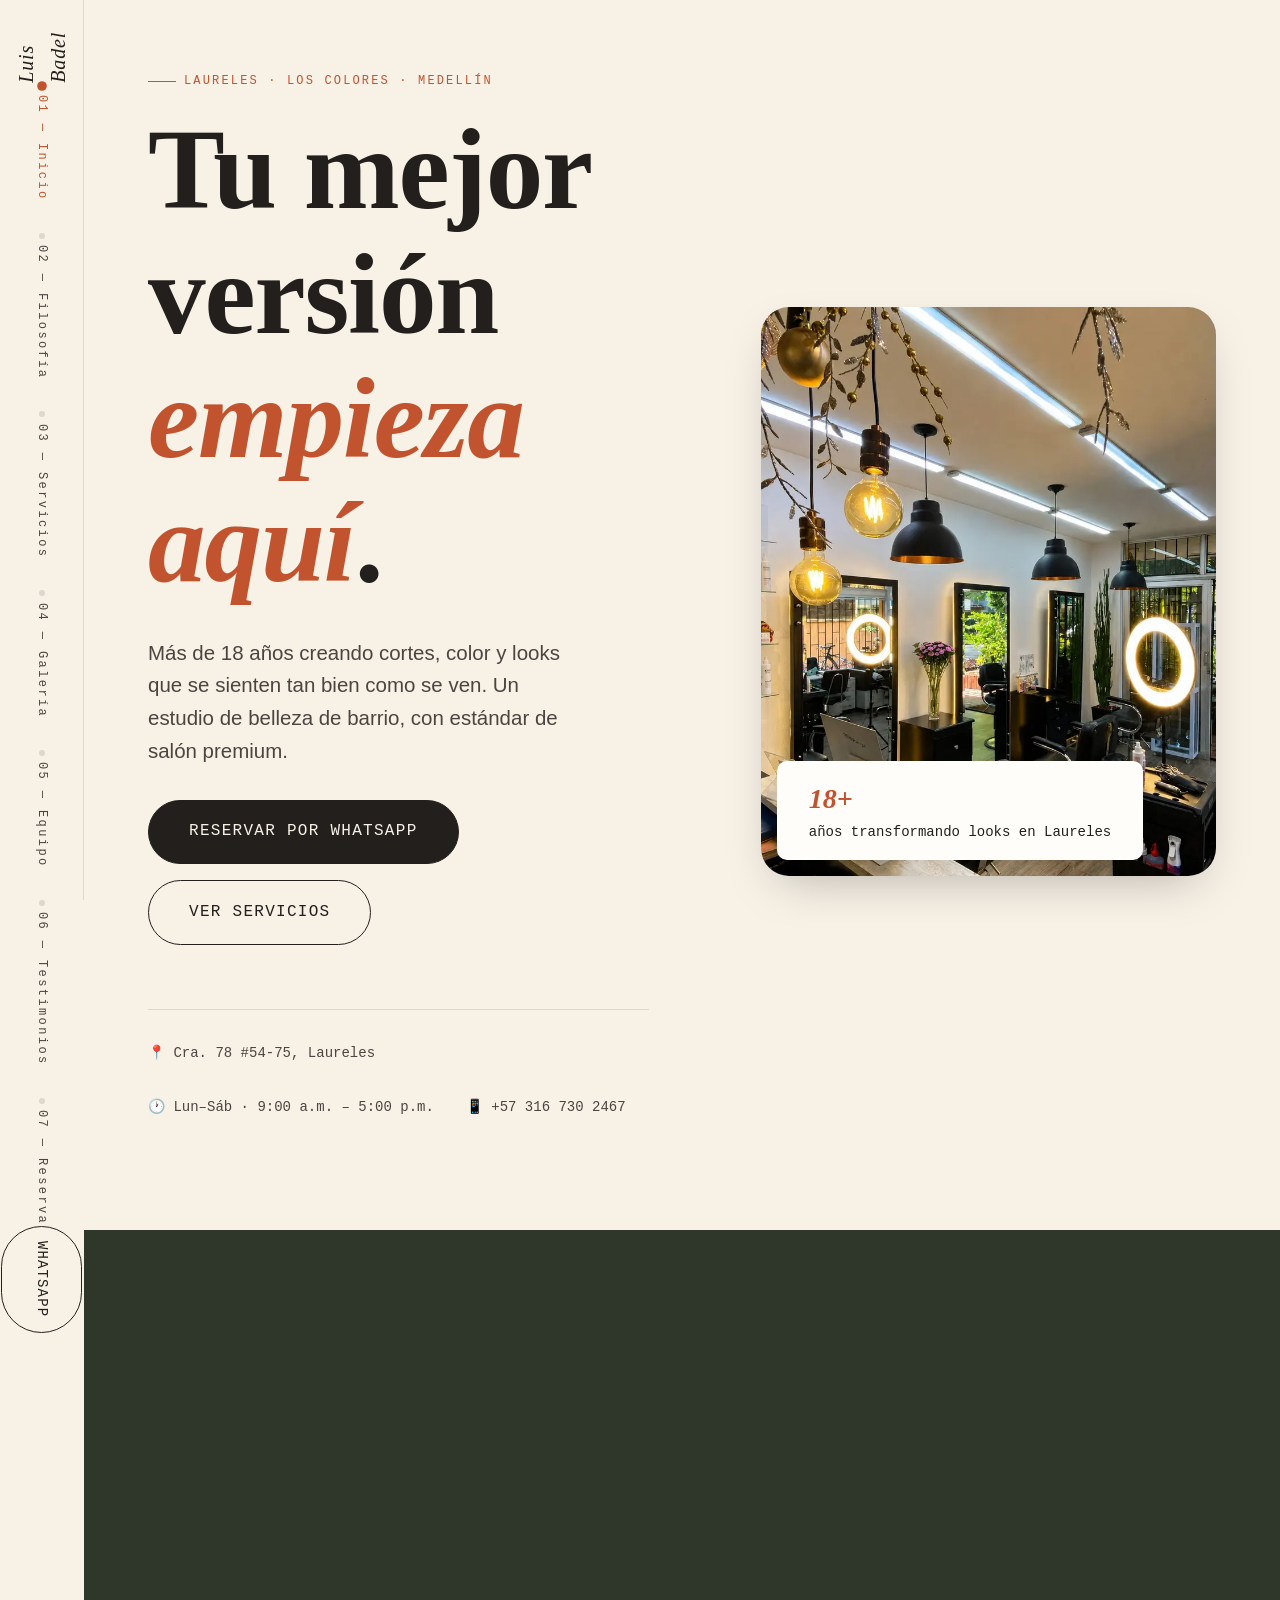
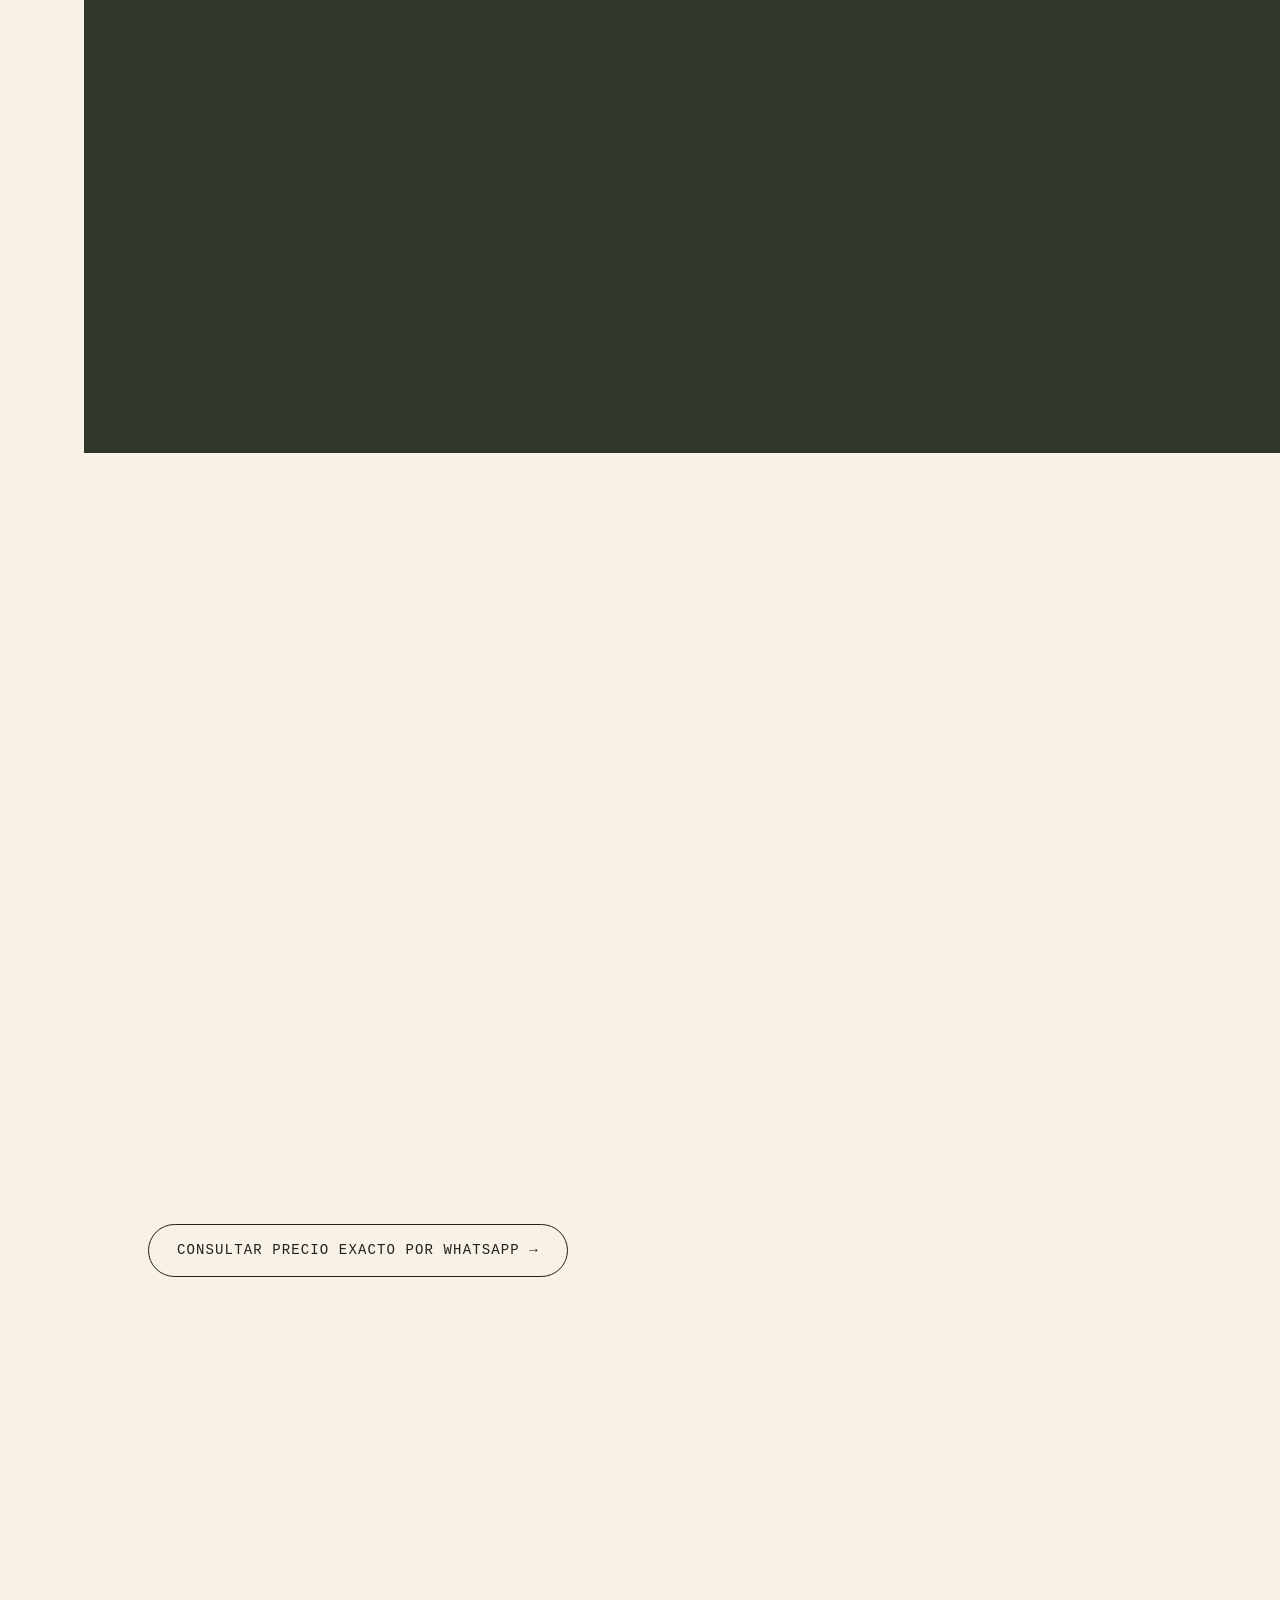
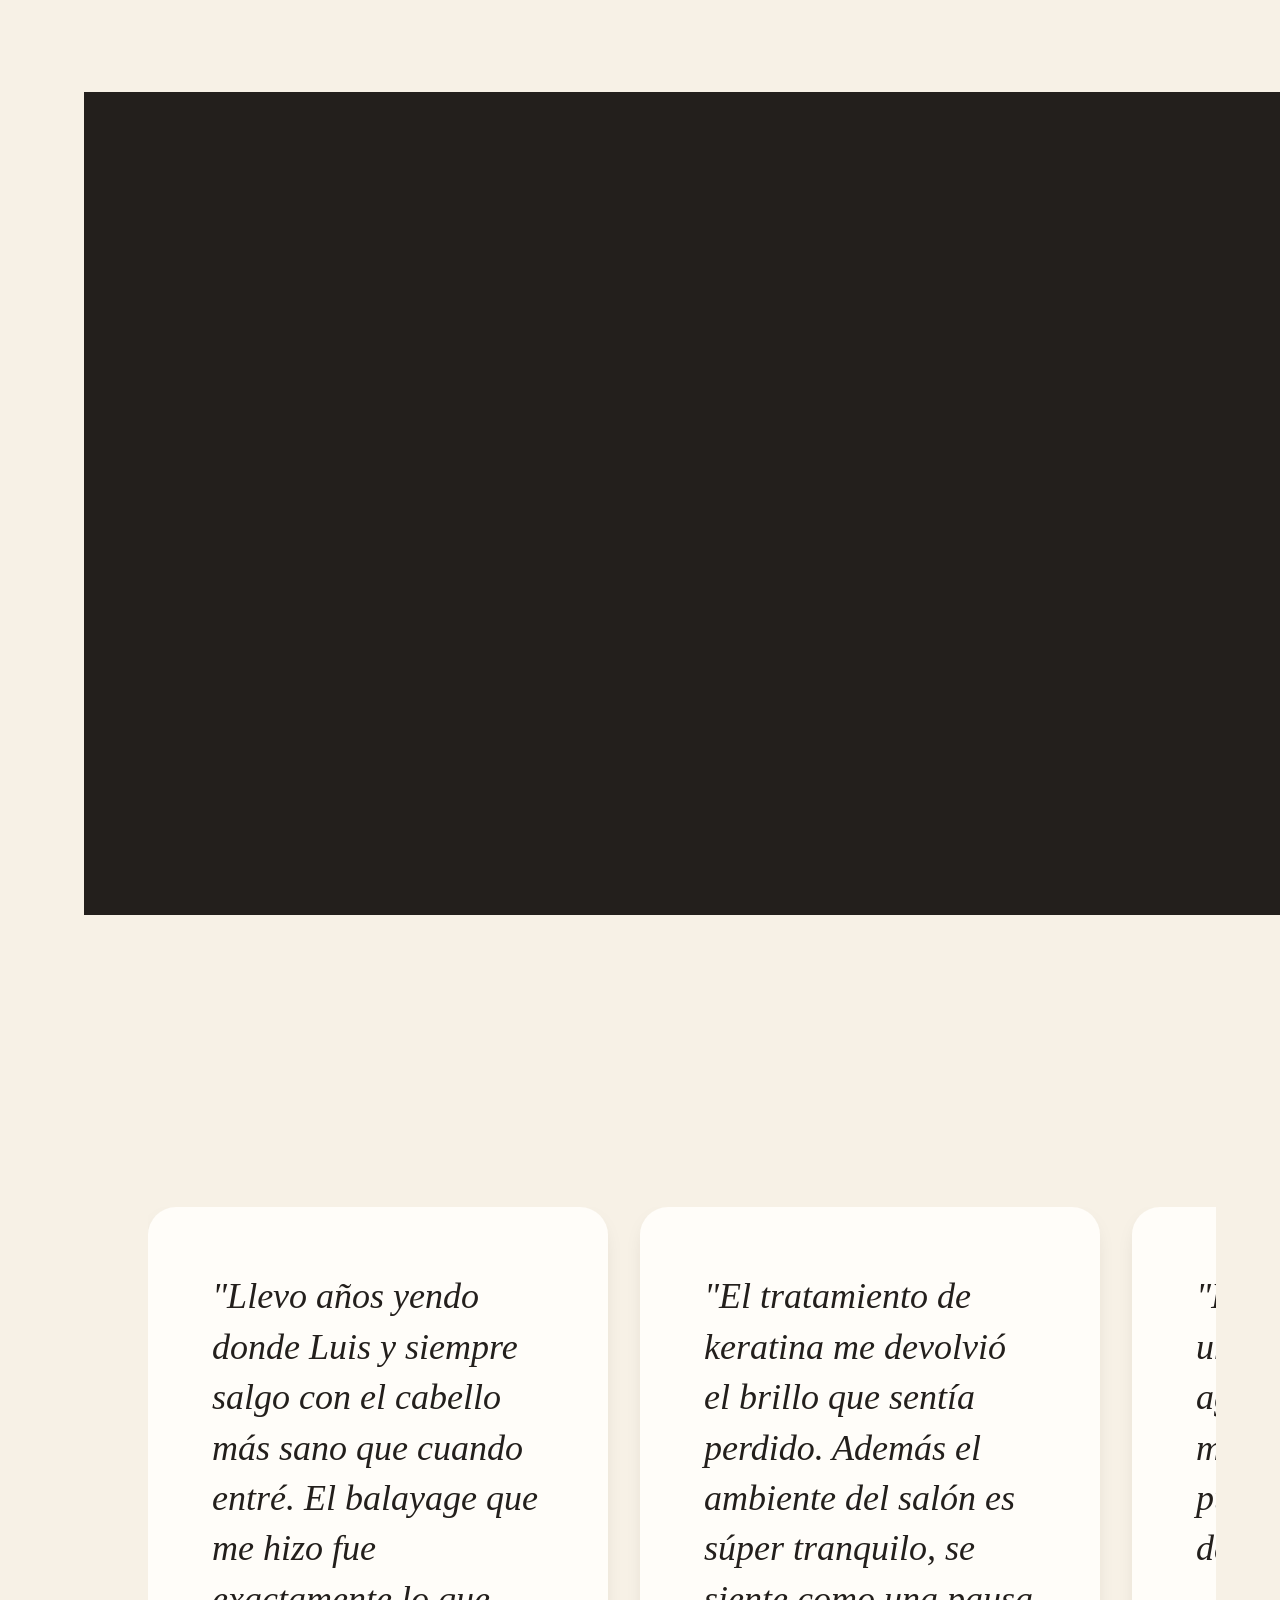
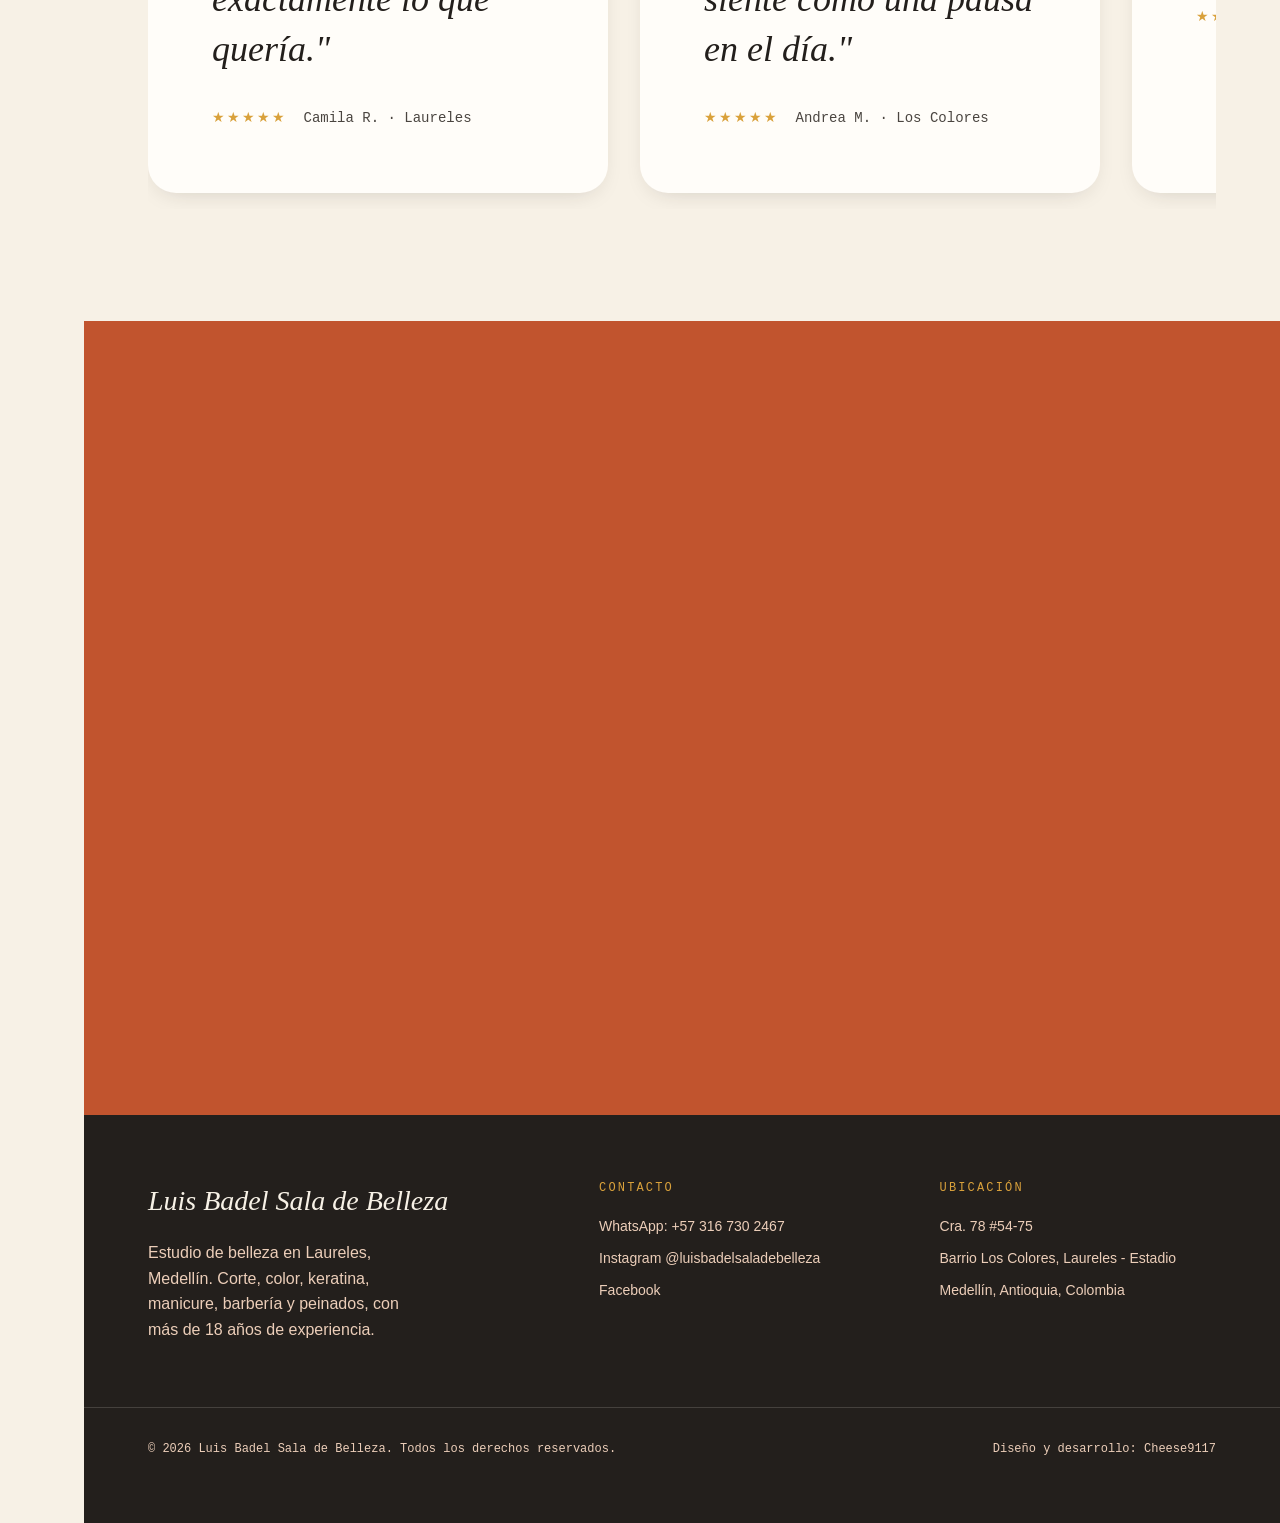
==== index.html @ 3a8e6bbf "feat: launch Luis Badel Edicion Atelier site Editorial-concept landing page for Luis Badel Sala de B" ====
<!DOCTYPE html>
<html lang="es">
<head>
  <meta charset="UTF-8" />
  <meta name="viewport" content="width=device-width, initial-scale=1.0" />

  <!-- ═══ SEO ═══ -->
  <title>Luis Badel Sala de Belleza | Estudio de Belleza en Laureles, Medellín</title>
  <meta name="description" content="Sala de belleza en Laureles - Los Colores, Medellín. +18 años de experiencia en corte, color, balayage, keratina, manicure y barbería. Agenda tu cita por WhatsApp." />
  <meta name="robots" content="index, follow" />
  <meta name="author" content="Luis Badel Sala de Belleza" />
  <link rel="canonical" href="https://cheese9117.github.io/luis-badel-studio/" />

  <!-- ═══ SEGURIDAD ═══ -->
  <meta http-equiv="Content-Security-Policy" content="default-src 'none'; img-src 'self'; style-src 'self' https://fonts.googleapis.com; font-src https://fonts.gstatic.com; script-src 'self'; connect-src 'none'; frame-src 'none'; object-src 'none'; base-uri 'self'; form-action 'none'; frame-ancestors 'none';" />
  <meta http-equiv="X-Content-Type-Options" content="nosniff" />
  <meta name="referrer" content="strict-origin-when-cross-origin" />

  <!-- ═══ OPEN GRAPH ═══ -->
  <meta property="og:type" content="business.business" />
  <meta property="og:title" content="Luis Badel Sala de Belleza | Laureles, Medellín" />
  <meta property="og:description" content="Estudio de belleza con +18 años de experiencia: corte, color, balayage, keratina, manicure y barbería en Laureles, Medellín." />
  <meta property="og:url" content="https://cheese9117.github.io/luis-badel-studio/" />
  <meta property="og:image" content="https://cheese9117.github.io/luis-badel-studio/assets/images/foto-hero.jpg" />
  <meta property="og:image:width" content="1122" />
  <meta property="og:image:height" content="1402" />
  <meta property="og:locale" content="es_CO" />
  <meta property="og:site_name" content="Luis Badel Sala de Belleza" />
  <meta property="business:contact_data:street_address" content="Cra. 78 #54-75" />
  <meta property="business:contact_data:locality" content="Medellín" />
  <meta property="business:contact_data:region" content="Antioquia" />
  <meta property="business:contact_data:country_name" content="Colombia" />

  <meta name="twitter:card" content="summary_large_image" />
  <meta name="twitter:title" content="Luis Badel Sala de Belleza | Laureles, Medellín" />
  <meta name="twitter:description" content="Estudio de belleza con +18 años de experiencia en Laureles, Medellín. Corte, color, balayage, keratina, manicure y barbería." />
  <meta name="twitter:image" content="https://cheese9117.github.io/luis-badel-studio/assets/images/foto-hero.jpg" />

  <!-- ═══ DATOS ESTRUCTURADOS ═══ -->
  <script type="application/ld+json">
  {
    "@context": "https://schema.org",
    "@type": "HairSalon",
    "name": "Luis Badel Sala de Belleza",
    "image": "https://cheese9117.github.io/luis-badel-studio/assets/images/foto-hero.jpg",
    "description": "Sala de belleza en Laureles, Medellín con más de 18 años de experiencia en corte, color, balayage, keratina, manicure y barbería.",
    "url": "https://cheese9117.github.io/luis-badel-studio/",
    "telephone": "+573167302467",
    "priceRange": "$$",
    "address": {
      "@type": "PostalAddress",
      "streetAddress": "Cra. 78 #54-75",
      "addressLocality": "Laureles - Los Colores",
      "addressRegion": "Antioquia",
      "postalCode": "050034",
      "addressCountry": "CO"
    },
    "geo": {
      "@type": "GeoCoordinates",
      "latitude": 6.2453,
      "longitude": -75.5942
    },
    "openingHoursSpecification": [
      {
        "@type": "OpeningHoursSpecification",
        "dayOfWeek": ["Monday", "Tuesday", "Wednesday", "Thursday", "Friday", "Saturday"],
        "opens": "09:00",
        "closes": "17:00"
      }
    ],
    "sameAs": [
      "https://www.instagram.com/luisbadelsaladebelleza/",
      "https://web.facebook.com/people/Luis-badel-sala-de-belleza/100063726393266/"
    ]
  }
  </script>

  <!-- ═══ RENDIMIENTO ═══ -->
  <link rel="preconnect" href="https://fonts.googleapis.com" />
  <link rel="preconnect" href="https://fonts.gstatic.com" crossorigin />
  <link rel="preload" as="image" href="assets/images/foto-hero-800.webp" fetchpriority="high" />
  <link rel="stylesheet" href="https://fonts.googleapis.com/css2?family=Fraunces:ital,opsz,wght@0,9..144,300..700;1,9..144,400..600&family=Sora:wght@400;500;600;700&family=Space+Mono:wght@400;700&display=swap" />

  <link rel="icon" type="image/png" href="assets/images/favicon-logo.png" />

  <!-- ═══ ESTILOS ═══ -->
  <link rel="stylesheet" href="css/variables.css" />
  <link rel="stylesheet" href="css/reset.css" />
  <link rel="stylesheet" href="css/base.css" />
  <link rel="stylesheet" href="css/layout.css" />
  <link rel="stylesheet" href="css/components.css" />
  <link rel="stylesheet" href="css/animations.css" />
  <link rel="stylesheet" href="css/utilities.css" />
  <link rel="stylesheet" href="css/responsive.css" />
</head>
<body>
  <a class="skip-link" href="#contenido">Saltar al contenido</a>

  <!-- ═══ NAV DE ÍNDICE (desktop) ═══ -->
  <nav class="index-nav" aria-label="Índice de secciones">
    <a class="index-nav__brand" href="#inicio">Luis Badel</a>
    <ul class="index-nav__list">
      <li><a class="index-nav__link" href="#inicio" data-section="inicio"><span class="index-nav__dot"></span><span class="index-nav__num">01 — Inicio</span></a></li>
      <li><a class="index-nav__link" href="#filosofia" data-section="filosofia"><span class="index-nav__dot"></span><span class="index-nav__num">02 — Filosofía</span></a></li>
      <li><a class="index-nav__link" href="#servicios" data-section="servicios"><span class="index-nav__dot"></span><span class="index-nav__num">03 — Servicios</span></a></li>
      <li><a class="index-nav__link" href="#galeria" data-section="galeria"><span class="index-nav__dot"></span><span class="index-nav__num">04 — Galería</span></a></li>
      <li><a class="index-nav__link" href="#estilista" data-section="estilista"><span class="index-nav__dot"></span><span class="index-nav__num">05 — Equipo</span></a></li>
      <li><a class="index-nav__link" href="#testimonios" data-section="testimonios"><span class="index-nav__dot"></span><span class="index-nav__num">06 — Testimonios</span></a></li>
      <li><a class="index-nav__link" href="#reserva" data-section="reserva"><span class="index-nav__dot"></span><span class="index-nav__num">07 — Reserva</span></a></li>
    </ul>
    <a class="btn btn--outline index-nav__cta" href="https://wa.me/573167302467?text=Hola%2C%20quiero%20agendar%20una%20cita" target="_blank" rel="noopener noreferrer" aria-label="Reservar por WhatsApp">WhatsApp</a>
  </nav>

  <!-- ═══ HEADER (mobile/tablet) ═══ -->
  <header class="site-header">
    <a class="site-header__brand" href="#inicio">Luis Badel</a>
    <button class="hamburger" id="hamburger" aria-label="Abrir menú" aria-expanded="false" aria-controls="mobile-menu">
      <span></span><span></span><span></span>
    </button>
  </header>

  <!-- ═══ MENÚ MÓVIL ═══ -->
  <div class="mobile-menu" id="mobile-menu">
    <a class="mobile-menu__link" href="#inicio"><span>01</span> Inicio</a>
    <a class="mobile-menu__link" href="#filosofia"><span>02</span> Filosofía</a>
    <a class="mobile-menu__link" href="#servicios"><span>03</span> Servicios</a>
    <a class="mobile-menu__link" href="#galeria"><span>04</span> Galería</a>
    <a class="mobile-menu__link" href="#estilista"><span>05</span> Equipo</a>
    <a class="mobile-menu__link" href="#testimonios"><span>06</span> Testimonios</a>
    <a class="mobile-menu__link" href="#reserva"><span>07</span> Reserva</a>
    <div class="mobile-menu__footer">
      <a href="https://wa.me/573167302467" target="_blank" rel="noopener noreferrer">WhatsApp</a>
      <a href="https://www.instagram.com/luisbadelsaladebelleza/" target="_blank" rel="noopener noreferrer">Instagram</a>
      <a href="https://web.facebook.com/people/Luis-badel-sala-de-belleza/100063726393266/" target="_blank" rel="noopener noreferrer">Facebook</a>
    </div>
  </div>

  <main id="contenido">
    <!-- ═══ HERO ═══ -->
    <section class="hero" id="inicio">
      <div class="container split-grid">
        <div data-reveal>
          <span class="eyebrow">Laureles · Los Colores · Medellín</span>
          <h1 class="hero__title">Tu mejor versión <em>empieza aquí</em>.</h1>
          <p class="lead">Más de 18 años creando cortes, color y looks que se sienten tan bien como se ven. Un estudio de belleza de barrio, con estándar de salón premium.</p>
          <div class="hero__cta-group">
            <a class="btn btn--primary btn--lg" href="https://wa.me/573167302467?text=Hola%2C%20quiero%20agendar%20una%20cita" target="_blank" rel="noopener noreferrer">Reservar por WhatsApp</a>
            <a class="btn btn--outline btn--lg" href="#servicios">Ver servicios</a>
          </div>
          <div class="hero__meta">
            <span>📍 Cra. 78 #54-75, Laureles</span>
            <span>🕐 Lun–Sáb · 9:00 a.m. – 5:00 p.m.</span>
            <span>📱 +57 316 730 2467</span>
          </div>
        </div>
        <div data-reveal>
          <div class="hero__media">
            <picture>
              <source srcset="assets/images/foto-hero-800.webp" type="image/webp" />
              <img src="assets/images/foto-hero-800.jpg" alt="Interior del estudio Luis Badel Sala de Belleza en Laureles, Medellín" width="1122" height="1402" loading="eager" fetchpriority="high" />
            </picture>
            <div class="hero__badge">
              <strong>18+</strong>
              años transformando looks en Laureles
            </div>
          </div>
        </div>
      </div>
    </section>

    <!-- ═══ FILOSOFÍA ═══ -->
    <section class="section section--olive" id="filosofia">
      <div class="container split-grid split-grid--reverse">
        <div data-reveal>
          <div class="stat-grid" data-reveal="stagger">
            <div class="stat-card">
              <p class="stat-card__num">18+</p>
              <p class="stat-card__label">Años de trayectoria</p>
            </div>
            <div class="stat-card">
              <p class="stat-card__num">06</p>
              <p class="stat-card__label">Especialidades</p>
            </div>
            <div class="stat-card">
              <p class="stat-card__num">100%</p>
              <p class="stat-card__label">Productos profesionales</p>
            </div>
            <div class="stat-card">
              <p class="stat-card__num">1:1</p>
              <p class="stat-card__label">Atención personalizada</p>
            </div>
          </div>
        </div>
        <div data-reveal>
          <span class="eyebrow">Nuestra filosofía</span>
          <h2 class="section-title">Belleza con identidad, <em>no con fórmulas</em>.</h2>
          <p class="lead lead--on-dark">En Luis Badel Sala de Belleza no replicamos tendencias: las adaptamos a tu rostro, tu cabello y tu forma de vivir. Cada cita empieza con una conversación, no con un molde — porque el mejor corte es el que se ve bien incluso el día que no te peinas.</p>
        </div>
      </div>
    </section>

    <!-- ═══ SERVICIOS ═══ -->
    <section class="section" id="servicios">
      <div class="container">
        <div data-reveal>
          <span class="eyebrow">Catálogo de servicios</span>
          <h2 class="section-title">Lo que hacemos <em>mejor</em>.</h2>
          <p class="lead">Seis especialidades, un mismo nivel de detalle. Deslizá para ver el catálogo completo.</p>
        </div>

        <div class="service-rail u-mt-lg" data-reveal="stagger">
          <article class="service-card">
            <span class="service-card__num">01 / Cabello</span>
            <h3 class="service-card__title">Corte y Estilizado</h3>
            <p class="service-card__desc">Cortes a la medida de tu rostro, tipo de cabello y rutina diaria, con acabado profesional y secado incluido.</p>
            <div class="service-card__price"><span>Desde</span><span>$45.000 COP</span></div>
          </article>
          <article class="service-card">
            <span class="service-card__num">02 / Color</span>
            <h3 class="service-card__title">Color &amp; Balayage</h3>
            <p class="service-card__desc">Tinturas, mechas, balayage y técnicas de iluminación natural, con asesoría de tono según tu piel.</p>
            <div class="service-card__price"><span>Desde</span><span>$90.000 COP</span></div>
          </article>
          <article class="service-card">
            <span class="service-card__num">03 / Tratamiento</span>
            <h3 class="service-card__title">Keratina y Tratamientos</h3>
            <p class="service-card__desc">Alisados, hidratación profunda y reconstrucción capilar para devolverle brillo y salud a tu cabello.</p>
            <div class="service-card__price"><span>Desde</span><span>$120.000 COP</span></div>
          </article>
          <article class="service-card">
            <span class="service-card__num">04 / Manos y pies</span>
            <h3 class="service-card__title">Manicure y Pedicure</h3>
            <p class="service-card__desc">Cuidado completo de manos y pies, esmaltado tradicional o semipermanente y spa de manos.</p>
            <div class="service-card__price"><span>Desde</span><span>$35.000 COP</span></div>
          </article>
          <article class="service-card">
            <span class="service-card__num">05 / Barbería</span>
            <h3 class="service-card__title">Barbería</h3>
            <p class="service-card__desc">Cortes clásicos y modernos, diseño de barba, afeitado y perfilado con navaja.</p>
            <div class="service-card__price"><span>Desde</span><span>$30.000 COP</span></div>
          </article>
          <article class="service-card">
            <span class="service-card__num">06 / Eventos</span>
            <h3 class="service-card__title">Peinados para Eventos</h3>
            <p class="service-card__desc">Recogidos, ondas y peinados de fiesta para esa ocasión que merece un look impecable.</p>
            <div class="service-card__price"><span>Desde</span><span>$60.000 COP</span></div>
          </article>
        </div>

        <p class="u-mt-md">
          <a class="btn btn--outline" href="https://wa.me/573167302467?text=Hola%2C%20quiero%20conocer%20todos%20los%20servicios%20disponibles" target="_blank" rel="noopener noreferrer">Consultar precio exacto por WhatsApp →</a>
        </p>
      </div>
    </section>

    <!-- ═══ GALERÍA ═══ -->
    <section class="section section--tight" id="galeria">
      <div class="container">
        <div data-reveal>
          <span class="eyebrow">Galería</span>
          <h2 class="section-title">Trabajos <em>recientes</em>.</h2>
        </div>

        <div class="gallery-grid u-mt-lg" data-reveal="stagger">
          <figure class="gallery-item gallery-item--wide gallery-item--tall">
            <picture>
              <source srcset="assets/images/foto-1.webp" type="image/webp" />
              <img src="assets/images/foto-1.jpg" alt="Interior del estudio Luis Badel Sala de Belleza, área de cortes y peinados" width="686" height="829" loading="lazy" />
            </picture>
            <span class="gallery-item__tag">Estudio</span>
          </figure>
          <figure class="gallery-item">
            <picture>
              <source srcset="assets/images/foto-2.webp" type="image/webp" />
              <img src="assets/images/foto-2.jpg" alt="Área de manicure y pedicure de Luis Badel Sala de Belleza" width="680" height="824" loading="lazy" />
            </picture>
            <span class="gallery-item__tag">Manicure</span>
          </figure>
          <figure class="gallery-item">
            <picture>
              <source srcset="assets/images/foto-3.webp" type="image/webp" />
              <img src="assets/images/foto-3.jpg" alt="Balayage y mechas realizadas en el salón" width="608" height="723" loading="lazy" />
            </picture>
            <span class="gallery-item__tag">Balayage</span>
          </figure>
          <figure class="gallery-item">
            <picture>
              <source srcset="assets/images/foto-4.webp" type="image/webp" />
              <img src="assets/images/foto-4.jpg" alt="Estilista de Luis Badel aplicando color a una clienta" width="578" height="766" loading="lazy" />
            </picture>
            <span class="gallery-item__tag">Color</span>
          </figure>
          <figure class="gallery-item gallery-item--wide">
            <picture>
              <source srcset="assets/images/foto-5.webp" type="image/webp" />
              <img src="assets/images/foto-5.jpg" alt="Estación de color y productos profesionales del salón" width="584" height="878" loading="lazy" />
            </picture>
            <span class="gallery-item__tag">Productos</span>
          </figure>
          <figure class="gallery-item">
            <picture>
              <source srcset="assets/images/foto-6.webp" type="image/webp" />
              <img src="assets/images/foto-6.jpg" alt="Aviso del local de Luis Badel Sala de Belleza en Laureles" width="584" height="841" loading="lazy" />
            </picture>
            <span class="gallery-item__tag">Identidad</span>
          </figure>
        </div>
      </div>
    </section>

    <!-- ═══ ESTILISTA ═══ -->
    <section class="section section--dark" id="estilista">
      <div class="container split-grid">
        <div data-reveal>
          <div class="hero__media hero__media--square">
            <picture>
              <source srcset="assets/images/foto-4.webp" type="image/webp" />
              <img src="assets/images/foto-4.jpg" alt="Estilista de Luis Badel Sala de Belleza trabajando en un servicio de color" width="578" height="766" loading="lazy" />
            </picture>
          </div>
        </div>
        <div data-reveal>
          <span class="eyebrow">El equipo</span>
          <h2 class="section-title">Luis Badel <em>y su equipo</em></h2>
          <p class="lead lead--on-dark">Detrás de cada cita hay un equipo de estilistas integrales con más de 18 años de trayectoria en Medellín, especializado en corte, color y técnicas de balayage. Formados en el día a día del salón, creen que la mejor herramienta no es la tijera ni el tinte: es escuchar a quien tiene enfrente.</p>
          <p class="lead lead--on-dark u-mt-sm">Nuestro sello: looks que se mantienen, colores que envejecen bien y un trato cercano que convierte cada visita en una pausa, no en un trámite.</p>
        </div>
      </div>
    </section>

    <!-- ═══ TESTIMONIOS ═══ -->
    <section class="section" id="testimonios">
      <div class="container">
        <div data-reveal>
          <span class="eyebrow">Lo que dicen</span>
          <h2 class="section-title">Clientas y <em>clientes</em>.</h2>
        </div>

        <div class="quote-track u-mt-lg">
          <blockquote class="quote-card">
            <p class="quote-card__text">"Llevo años yendo donde Luis y siempre salgo con el cabello más sano que cuando entré. El balayage que me hizo fue exactamente lo que quería."</p>
            <footer class="quote-card__author">
              <span class="quote-card__stars">★★★★★</span>
              <span>Camila R. · Laureles</span>
            </footer>
          </blockquote>
          <blockquote class="quote-card">
            <p class="quote-card__text">"El tratamiento de keratina me devolvió el brillo que sentía perdido. Además el ambiente del salón es súper tranquilo, se siente como una pausa en el día."</p>
            <footer class="quote-card__author">
              <span class="quote-card__stars">★★★★★</span>
              <span>Andrea M. · Los Colores</span>
            </footer>
          </blockquote>
          <blockquote class="quote-card">
            <p class="quote-card__text">"Fui por un corte para un evento y terminé agendando mi peinado mensual. Atención puntual, profesional y de muy buen trato."</p>
            <footer class="quote-card__author">
              <span class="quote-card__stars">★★★★★</span>
              <span>Daniela P. · Estadio</span>
            </footer>
          </blockquote>
        </div>
      </div>
    </section>

    <!-- ═══ RESERVA ═══ -->
    <section class="section section--clay" id="reserva">
      <div class="container split-grid">
        <div data-reveal>
          <span class="eyebrow eyebrow--on-clay">Reserva tu cita</span>
          <h2 class="section-title section-title--on-clay">Agenda en <em class="section-title__accent--ink">segundos</em> por WhatsApp.</h2>
          <p class="lead lead--on-clay lead--wide">Escribinos contándonos qué servicio buscás y te confirmamos disponibilidad. Sin formularios largos, sin esperas.</p>
          <div class="hero__cta-group">
            <a class="btn btn--primary btn--lg" href="https://wa.me/573167302467?text=Hola%2C%20quiero%20agendar%20una%20cita" target="_blank" rel="noopener noreferrer">Escribir por WhatsApp</a>
            <a class="btn btn--on-dark btn--lg" href="https://www.google.com/maps/search/?api=1&query=Cra.+78+%2354-75+Laureles+Medell%C3%ADn" target="_blank" rel="noopener noreferrer">Cómo llegar</a>
          </div>
        </div>
        <div data-reveal>
          <div class="booking-panel">
            <h3 class="service-card__title u-mb-sm">Horario de atención</h3>
            <table class="hours-table">
              <tbody>
                <tr><td>Lunes – Viernes</td><td>9:00 a.m. – 5:00 p.m.</td></tr>
                <tr><td>Sábado</td><td>9:00 a.m. – 5:00 p.m.</td></tr>
                <tr><td>Domingo</td><td>Cerrado</td></tr>
              </tbody>
            </table>
            <h3 class="service-card__title u-mt-md u-mb-sm">Ubicación</h3>
            <p class="service-card__desc">Cra. 78 #54-75, barrio Los Colores, Laureles - Estadio, Medellín, Antioquia.</p>
          </div>
        </div>
      </div>
    </section>
  </main>

  <!-- ═══ FOOTER ═══ -->
  <footer class="site-footer">
    <div class="container footer-grid">
      <div>
        <p class="footer-brand">Luis Badel <em>Sala de Belleza</em></p>
        <p class="lead--on-dark u-mt-sm footer-lead">Estudio de belleza en Laureles, Medellín. Corte, color, keratina, manicure, barbería y peinados, con más de 18 años de experiencia.</p>
      </div>
      <div>
        <p class="footer-heading">Contacto</p>
        <ul class="footer-list">
          <li><a href="https://wa.me/573167302467" target="_blank" rel="noopener noreferrer">WhatsApp: +57 316 730 2467</a></li>
          <li><a href="https://www.instagram.com/luisbadelsaladebelleza/" target="_blank" rel="noopener noreferrer">Instagram @luisbadelsaladebelleza</a></li>
          <li><a href="https://web.facebook.com/people/Luis-badel-sala-de-belleza/100063726393266/" target="_blank" rel="noopener noreferrer">Facebook</a></li>
        </ul>
      </div>
      <div>
        <p class="footer-heading">Ubicación</p>
        <ul class="footer-list">
          <li>Cra. 78 #54-75</li>
          <li>Barrio Los Colores, Laureles - Estadio</li>
          <li>Medellín, Antioquia, Colombia</li>
        </ul>
      </div>
    </div>
    <div class="container footer-bottom">
      <span>© <span id="year"></span> Luis Badel Sala de Belleza. Todos los derechos reservados.</span>
      <span>Diseño y desarrollo: <a href="https://github.com/Cheese9117" target="_blank" rel="noopener noreferrer">Cheese9117</a></span>
    </div>
  </footer>

  <button class="back-to-top" id="back-to-top" aria-label="Volver arriba">↑</button>

  <script src="js/nav.js" defer></script>
  <script src="js/reveal.js" defer></script>
  <script src="js/app.js" defer></script>
</body>
</html>
---- css/variables.css ----
/* =============================================================
   DESIGN TOKENS — Luis Badel · Edición Atelier
   Sistema editorial: tipografía Fraunces + Sora, paleta terracota
   sobre crema, acentos en oliva y mostaza.
   ============================================================= */

:root {
  /* --- Color --- */
  --clay: #c1542e;
  --clay-deep: #9a3f20;
  --cream: #f7f1e6;
  --paper: #fffdf9;
  --ink: #231f1c;
  --ink-soft: #4a4540;
  --olive: #454f3c;
  --olive-deep: #2f362a;
  --mustard: #d9a13b;
  --blush: #ecceb9;
  --line: rgba(35, 31, 28, 0.12);
  --line-on-dark: rgba(247, 241, 230, 0.16);

  /* --- Tipografía --- */
  --font-display: 'Fraunces', serif;
  --font-body: 'Sora', sans-serif;
  --font-mono: 'Space Mono', monospace;

  /* --- Tamaños fluidos --- */
  --size-hero: clamp(2.75rem, 9vw, 7.5rem);
  --size-h2: clamp(2.25rem, 5.5vw, 4.25rem);
  --size-h3: clamp(1.5rem, 3vw, 2.25rem);
  --size-lead: clamp(1.125rem, 1.6vw, 1.375rem);
  --size-body: 1rem;
  --size-small: 0.875rem;
  --size-label: 0.75rem;

  /* --- Layout --- */
  --container-width: 1320px;
  --container-pad: clamp(1.25rem, 5vw, 4rem);
  --index-nav-width: 84px;
  --radius-sm: 4px;
  --radius-md: 10px;
  --radius-lg: 28px;

  /* --- Espaciado --- */
  --space-xs: 0.5rem;
  --space-sm: 1rem;
  --space-md: 2rem;
  --space-lg: 4rem;
  --space-xl: 7rem;

  /* --- Movimiento --- */
  --duration-fast: 200ms;
  --duration-base: 450ms;
  --duration-slow: 900ms;
  --ease-editorial: cubic-bezier(0.22, 1, 0.36, 1);

  /* --- Sombras --- */
  --shadow-card: 0 18px 50px -20px rgba(35, 31, 28, 0.35);
  --shadow-soft: 0 8px 24px -12px rgba(35, 31, 28, 0.22);

  /* --- Capas --- */
  --z-index-nav: 100;
  --z-header: 90;
  --z-menu: 110;
  --z-cursor: 120;
}
---- css/base.css ----
/* =============================================================
   BASE — Luis Badel · Edición Atelier
   Tipografía y utilidades de texto.
   ============================================================= */

body {
  font-family: var(--font-body);
  font-size: var(--size-body);
  line-height: 1.6;
  color: var(--ink);
  background: var(--cream);
}

h1, h2, h3, h4 {
  font-family: var(--font-display);
  font-weight: 600;
  line-height: 1.08;
  letter-spacing: -0.01em;
  color: var(--ink);
}

.eyebrow {
  display: inline-flex;
  align-items: center;
  gap: var(--space-xs);
  font-family: var(--font-mono);
  font-size: var(--size-label);
  letter-spacing: 0.18em;
  text-transform: uppercase;
  color: var(--clay);
}

.eyebrow::before {
  content: '';
  display: block;
  width: 28px;
  height: 1px;
  background: currentColor;
}

.lead {
  font-size: var(--size-lead);
  color: var(--ink-soft);
  max-width: 38ch;
}

.section-title {
  font-size: var(--size-h2);
  margin-block: var(--space-sm) var(--space-md);
}

.section-title em {
  font-style: italic;
  color: var(--clay);
}

.visually-hidden {
  position: absolute;
  width: 1px;
  height: 1px;
  overflow: hidden;
  clip: rect(0 0 0 0);
  white-space: nowrap;
}

.skip-link {
  position: absolute;
  left: -9999px;
  top: 0;
  z-index: 200;
  padding: var(--space-xs) var(--space-sm);
  background: var(--ink);
  color: var(--cream);
}

.skip-link:focus {
  left: var(--space-sm);
  top: var(--space-sm);
}

a:focus-visible,
button:focus-visible,
input:focus-visible,
textarea:focus-visible,
select:focus-visible {
  outline: 2px solid var(--clay);
  outline-offset: 3px;
}
---- css/layout.css ----
/* =============================================================
   LAYOUT — Luis Badel · Edición Atelier
   Contenedores, grid editorial y nav lateral de índice.
   ============================================================= */

.container {
  width: 100%;
  max-width: var(--container-width);
  margin-inline: auto;
  padding-inline: var(--container-pad);
}

main {
  display: block;
}

@media (min-width: 1024px) {
  body {
    padding-left: var(--index-nav-width);
  }
}

/* ── Nav de índice lateral (desktop) ── */
.index-nav {
  display: none;
}

@media (min-width: 1024px) {
  .index-nav {
    display: flex;
    flex-direction: column;
    justify-content: space-between;
    align-items: center;
    position: fixed;
    inset-block: 0;
    left: 0;
    width: var(--index-nav-width);
    padding-block: var(--space-md);
    border-right: 1px solid var(--line);
    background: var(--cream);
    z-index: var(--z-index-nav);
  }

  .index-nav__list {
    display: flex;
    flex-direction: column;
    gap: var(--space-md);
    align-items: center;
  }

  .index-nav__link {
    display: flex;
    flex-direction: column;
    align-items: center;
    gap: 0.4rem;
    font-family: var(--font-mono);
    font-size: var(--size-label);
    color: var(--ink-soft);
    transition: color var(--duration-fast) var(--ease-editorial);
  }

  .index-nav__num {
    writing-mode: vertical-rl;
    letter-spacing: 0.2em;
  }

  .index-nav__dot {
    width: 6px;
    height: 6px;
    border-radius: 50%;
    background: var(--line);
    transition: background var(--duration-fast) var(--ease-editorial), transform var(--duration-fast) var(--ease-editorial);
  }

  .index-nav__link:hover,
  .index-nav__link.is-active {
    color: var(--clay);
  }

  .index-nav__link.is-active .index-nav__dot {
    background: var(--clay);
    transform: scale(1.6);
  }

  .index-nav__brand {
    writing-mode: vertical-rl;
    transform: rotate(180deg);
    font-family: var(--font-display);
    font-size: 1.25rem;
    font-style: italic;
    letter-spacing: 0.04em;
  }
}

/* ── Header ── */
.site-header {
  position: sticky;
  top: 0;
  z-index: var(--z-header);
  display: flex;
  align-items: center;
  justify-content: space-between;
  padding: var(--space-sm) var(--container-pad);
  background: rgba(247, 241, 230, 0.86);
  backdrop-filter: blur(10px);
  border-bottom: 1px solid var(--line);
}

@media (min-width: 1024px) {
  .site-header {
    display: none;
  }
}

.site-header__brand {
  font-family: var(--font-display);
  font-size: 1.35rem;
  font-style: italic;
}

/* ── Secciones generales ── */
.section {
  padding-block: var(--space-xl);
}

.section--tight {
  padding-block: var(--space-lg);
}

.section--dark {
  background: var(--ink);
  color: var(--cream);
}

.section--olive {
  background: var(--olive-deep);
  color: var(--cream);
}

.section--clay {
  background: var(--clay);
  color: var(--paper);
}

.section--dark h1, .section--dark h2, .section--dark h3, .section--dark h4,
.section--olive h1, .section--olive h2, .section--olive h3, .section--olive h4 {
  color: var(--cream);
}

/* ── Grids ── */
.split-grid {
  display: grid;
  gap: var(--space-lg);
  align-items: center;
}

@media (min-width: 900px) {
  .split-grid {
    grid-template-columns: 1.1fr 1fr;
    gap: var(--space-xl);
  }

  .split-grid--reverse {
    grid-template-columns: 1fr 1.1fr;
  }

  .split-grid--reverse > :first-child {
    order: 2;
  }
}

.stat-grid {
  display: grid;
  grid-template-columns: repeat(2, 1fr);
  gap: var(--space-md);
}

@media (min-width: 700px) {
  .stat-grid {
    grid-template-columns: repeat(4, 1fr);
  }
}
---- css/components.css ----
/* =============================================================
   COMPONENTES — Luis Badel · Edición Atelier
   ============================================================= */

/* ── Botones ── */
.btn {
  display: inline-flex;
  align-items: center;
  gap: var(--space-xs);
  font-family: var(--font-mono);
  font-size: var(--size-small);
  letter-spacing: 0.08em;
  text-transform: uppercase;
  padding: 0.9rem 1.75rem;
  border-radius: 999px;
  border: 1px solid currentColor;
  transition: background var(--duration-fast) var(--ease-editorial),
              color var(--duration-fast) var(--ease-editorial),
              transform var(--duration-fast) var(--ease-editorial);
}

.btn:active {
  transform: scale(0.97);
}

.btn--primary {
  background: var(--ink);
  color: var(--cream);
  border-color: var(--ink);
}

.btn--primary:hover {
  background: var(--clay);
  border-color: var(--clay);
  color: var(--paper);
}

.btn--outline {
  background: transparent;
  color: inherit;
}

.btn--outline:hover {
  background: var(--ink);
  color: var(--cream);
  border-color: var(--ink);
}

.btn--on-dark {
  border-color: var(--line-on-dark);
}

.btn--on-dark:hover {
  background: var(--cream);
  color: var(--ink);
  border-color: var(--cream);
}

.btn--lg {
  padding: 1.15rem 2.5rem;
  font-size: var(--size-body);
}

/* ── Mobile menu / hamburger ── */
.hamburger {
  position: relative;
  width: 32px;
  height: 22px;
}

.hamburger span {
  position: absolute;
  left: 0;
  right: 0;
  height: 2px;
  background: var(--ink);
  transition: transform var(--duration-fast) var(--ease-editorial),
              opacity var(--duration-fast) var(--ease-editorial);
}

.hamburger span:nth-child(1) { top: 0; }
.hamburger span:nth-child(2) { top: 50%; transform: translateY(-50%); }
.hamburger span:nth-child(3) { bottom: 0; }

.hamburger.is-open span:nth-child(1) {
  top: 50%;
  transform: translateY(-50%) rotate(45deg);
}

.hamburger.is-open span:nth-child(2) {
  opacity: 0;
}

.hamburger.is-open span:nth-child(3) {
  bottom: 50%;
  transform: translateY(50%) rotate(-45deg);
}

.mobile-menu {
  position: fixed;
  inset: 0;
  z-index: var(--z-menu);
  display: flex;
  flex-direction: column;
  justify-content: center;
  gap: var(--space-md);
  padding: var(--space-xl) var(--container-pad);
  background: var(--ink);
  color: var(--cream);
  transform: translateY(-100%);
  opacity: 0;
  transition: transform var(--duration-base) var(--ease-editorial),
              opacity var(--duration-base) var(--ease-editorial);
}

.mobile-menu.is-open {
  transform: translateY(0);
  opacity: 1;
}

.mobile-menu__link {
  font-family: var(--font-display);
  font-size: clamp(2rem, 9vw, 3rem);
  font-style: italic;
  display: flex;
  align-items: baseline;
  gap: var(--space-sm);
}

.mobile-menu__link span {
  font-family: var(--font-mono);
  font-size: var(--size-label);
  font-style: normal;
  color: var(--clay);
}

.mobile-menu__footer {
  margin-top: var(--space-lg);
  display: flex;
  flex-wrap: wrap;
  gap: var(--space-sm) var(--space-md);
  font-family: var(--font-mono);
  font-size: var(--size-small);
}

@media (min-width: 1024px) {
  .mobile-menu,
  .site-header {
    display: none;
  }
}

/* ── Hero ── */
.hero {
  padding-top: var(--space-md);
  padding-bottom: var(--space-xl);
}

.hero__media {
  position: relative;
  border-radius: var(--radius-lg);
  overflow: hidden;
  aspect-ratio: 4 / 5;
  box-shadow: var(--shadow-card);
}

.hero__media img {
  width: 100%;
  height: 100%;
  object-fit: cover;
}

.hero__badge {
  position: absolute;
  bottom: var(--space-sm);
  left: var(--space-sm);
  background: var(--paper);
  color: var(--ink);
  border-radius: var(--radius-md);
  padding: var(--space-sm) var(--space-md);
  font-family: var(--font-mono);
  font-size: var(--size-small);
  box-shadow: var(--shadow-soft);
}

.hero__badge strong {
  display: block;
  font-family: var(--font-display);
  font-size: 1.75rem;
  font-style: italic;
  color: var(--clay);
}

.hero__title {
  font-size: var(--size-hero);
  margin-block: var(--space-sm) var(--space-md);
}

.hero__title em {
  font-style: italic;
  color: var(--clay);
}

.hero__cta-group {
  display: flex;
  flex-wrap: wrap;
  gap: var(--space-sm);
  margin-top: var(--space-md);
}

.hero__meta {
  display: flex;
  flex-wrap: wrap;
  gap: var(--space-md);
  margin-top: var(--space-lg);
  padding-top: var(--space-md);
  border-top: 1px solid var(--line);
  font-family: var(--font-mono);
  font-size: var(--size-small);
  color: var(--ink-soft);
}

/* ── Estadísticas ── */
.stat-card {
  padding: var(--space-md) 0;
  border-top: 1px solid var(--line-on-dark);
}

.stat-card__num {
  font-family: var(--font-display);
  font-size: clamp(2.5rem, 5vw, 4rem);
  font-style: italic;
  color: var(--mustard);
}

.stat-card__label {
  margin-top: var(--space-xs);
  font-family: var(--font-mono);
  font-size: var(--size-small);
  letter-spacing: 0.06em;
  opacity: 0.8;
}

/* ── Servicios (riel horizontal) ── */
.service-rail {
  display: flex;
  gap: var(--space-md);
  overflow-x: auto;
  padding-bottom: var(--space-md);
  scroll-snap-type: x mandatory;
  scrollbar-width: none;
}

.service-rail::-webkit-scrollbar {
  display: none;
}

.service-card {
  flex: 0 0 clamp(260px, 75vw, 340px);
  scroll-snap-align: start;
  background: var(--paper);
  border: 1px solid var(--line);
  border-radius: var(--radius-lg);
  padding: var(--space-md);
  display: flex;
  flex-direction: column;
  gap: var(--space-sm);
  transition: transform var(--duration-base) var(--ease-editorial),
              box-shadow var(--duration-base) var(--ease-editorial);
}

.service-card:hover {
  transform: translateY(-6px);
  box-shadow: var(--shadow-card);
}

.service-card__num {
  font-family: var(--font-mono);
  font-size: var(--size-label);
  color: var(--clay);
  letter-spacing: 0.18em;
}

.service-card__title {
  font-family: var(--font-display);
  font-size: var(--size-h3);
  font-style: italic;
}

.service-card__desc {
  color: var(--ink-soft);
  font-size: var(--size-small);
  flex-grow: 1;
}

.service-card__price {
  font-family: var(--font-mono);
  font-size: var(--size-small);
  display: flex;
  align-items: center;
  justify-content: space-between;
  padding-top: var(--space-sm);
  border-top: 1px solid var(--line);
}

/* ── Galería (mosaico) ── */
.gallery-grid {
  display: grid;
  grid-template-columns: repeat(2, 1fr);
  gap: var(--space-sm);
}

@media (min-width: 700px) {
  .gallery-grid {
    grid-template-columns: repeat(4, 1fr);
    grid-template-rows: repeat(2, minmax(180px, 1fr));
  }

  .gallery-item--wide {
    grid-column: span 2;
  }

  .gallery-item--tall {
    grid-row: span 2;
  }
}

.gallery-item {
  position: relative;
  border-radius: var(--radius-md);
  overflow: hidden;
  aspect-ratio: 1;
}

@media (min-width: 700px) {
  .gallery-item {
    aspect-ratio: auto;
    height: 100%;
  }
}

.gallery-item img {
  width: 100%;
  height: 100%;
  object-fit: cover;
  transition: transform var(--duration-slow) var(--ease-editorial);
}

.gallery-item:hover img {
  transform: scale(1.06);
}

.gallery-item__tag {
  position: absolute;
  top: var(--space-xs);
  left: var(--space-xs);
  background: rgba(35, 31, 28, 0.55);
  color: var(--cream);
  backdrop-filter: blur(4px);
  font-family: var(--font-mono);
  font-size: var(--size-label);
  letter-spacing: 0.12em;
  padding: 0.3rem 0.6rem;
  border-radius: var(--radius-sm);
  text-transform: uppercase;
}

/* ── Cita destacada / testimonios ── */
.quote-card {
  background: var(--paper);
  border-radius: var(--radius-lg);
  padding: var(--space-lg);
  box-shadow: var(--shadow-soft);
}

.quote-card__text {
  font-family: var(--font-display);
  font-style: italic;
  font-size: var(--size-h3);
  line-height: 1.4;
}

.quote-card__author {
  margin-top: var(--space-md);
  font-family: var(--font-mono);
  font-size: var(--size-small);
  color: var(--ink-soft);
  display: flex;
  align-items: center;
  gap: var(--space-sm);
}

.quote-card__stars {
  color: var(--mustard);
  letter-spacing: 0.15em;
}

.quote-track {
  display: flex;
  gap: var(--space-md);
  overflow-x: auto;
  scroll-snap-type: x mandatory;
  scrollbar-width: none;
  padding-bottom: var(--space-sm);
}

.quote-track::-webkit-scrollbar {
  display: none;
}

.quote-track .quote-card {
  flex: 0 0 clamp(280px, 80vw, 460px);
  scroll-snap-align: start;
}

/* ── Reserva ── */
.booking-panel {
  background: var(--paper);
  border-radius: var(--radius-lg);
  padding: var(--space-lg);
  box-shadow: var(--shadow-card);
}

.hours-table {
  width: 100%;
  font-family: var(--font-mono);
  font-size: var(--size-small);
  border-collapse: collapse;
}

.hours-table td {
  padding: 0.6rem 0;
  border-bottom: 1px solid var(--line);
}

.hours-table td:last-child {
  text-align: right;
}

.hours-table tr:last-child td {
  border-bottom: none;
}

/* ── Footer ── */
.site-footer {
  background: var(--ink);
  color: var(--cream);
  padding-block: var(--space-lg);
}

.footer-grid {
  display: grid;
  gap: var(--space-lg);
}

@media (min-width: 700px) {
  .footer-grid {
    grid-template-columns: 1.4fr 1fr 1fr;
  }
}

.footer-brand {
  font-family: var(--font-display);
  font-size: 1.75rem;
  font-style: italic;
}

.footer-heading {
  font-family: var(--font-mono);
  font-size: var(--size-label);
  letter-spacing: 0.18em;
  text-transform: uppercase;
  color: var(--mustard);
  margin-bottom: var(--space-sm);
}

.footer-list {
  display: flex;
  flex-direction: column;
  gap: 0.6rem;
  font-size: var(--size-small);
  color: var(--blush);
}

.footer-bottom {
  margin-top: var(--space-lg);
  padding-top: var(--space-md);
  border-top: 1px solid var(--line-on-dark);
  display: flex;
  flex-wrap: wrap;
  justify-content: space-between;
  gap: var(--space-sm);
  font-family: var(--font-mono);
  font-size: var(--size-label);
  color: var(--blush);
}

/* ── Back to top ── */
.back-to-top {
  position: fixed;
  right: var(--space-md);
  bottom: var(--space-md);
  z-index: var(--z-index-nav);
  width: 48px;
  height: 48px;
  border-radius: 50%;
  background: var(--ink);
  color: var(--cream);
  display: flex;
  align-items: center;
  justify-content: center;
  font-size: 1.25rem;
  box-shadow: var(--shadow-soft);
  opacity: 0;
  pointer-events: none;
  transform: translateY(12px);
  transition: opacity var(--duration-base) var(--ease-editorial),
              transform var(--duration-base) var(--ease-editorial);
}

.back-to-top.is-visible {
  opacity: 1;
  pointer-events: auto;
  transform: translateY(0);
}
---- css/animations.css ----
/* =============================================================
   ANIMACIONES — Luis Badel · Edición Atelier
   ============================================================= */

[data-reveal] {
  opacity: 0;
  transform: translateY(28px);
  transition: opacity var(--duration-slow) var(--ease-editorial),
              transform var(--duration-slow) var(--ease-editorial);
}

[data-reveal].is-visible {
  opacity: 1;
  transform: translateY(0);
}

[data-reveal="stagger"] > * {
  opacity: 0;
  transform: translateY(20px);
  transition: opacity var(--duration-base) var(--ease-editorial),
              transform var(--duration-base) var(--ease-editorial);
}

[data-reveal="stagger"].is-visible > * {
  opacity: 1;
  transform: translateY(0);
}

[data-reveal="stagger"].is-visible > *:nth-child(1) { transition-delay: 0ms; }
[data-reveal="stagger"].is-visible > *:nth-child(2) { transition-delay: 80ms; }
[data-reveal="stagger"].is-visible > *:nth-child(3) { transition-delay: 160ms; }
[data-reveal="stagger"].is-visible > *:nth-child(4) { transition-delay: 240ms; }
[data-reveal="stagger"].is-visible > *:nth-child(5) { transition-delay: 320ms; }
[data-reveal="stagger"].is-visible > *:nth-child(6) { transition-delay: 400ms; }

@keyframes floatSlow {
  0%, 100% { transform: translateY(0) rotate(-2deg); }
  50% { transform: translateY(-10px) rotate(1deg); }
}

.hero__badge {
  animation: floatSlow 6s ease-in-out infinite;
}

@media (prefers-reduced-motion: reduce) {
  [data-reveal],
  [data-reveal="stagger"] > * {
    opacity: 1;
    transform: none;
    transition: none;
  }

  .hero__badge {
    animation: none;
  }
}
---- css/utilities.css ----
/* =============================================================
   UTILIDADES — Luis Badel · Edición Atelier
   Helpers puntuales para evitar estilos inline.
   ============================================================= */

.u-mt-sm { margin-top: var(--space-sm); }
.u-mt-md { margin-top: var(--space-md); }
.u-mt-lg { margin-top: var(--space-lg); }
.u-mb-sm { margin-bottom: var(--space-sm); }

.lead--on-dark {
  color: var(--blush);
}

.lead--on-clay {
  color: var(--paper);
}

.lead--wide {
  max-width: 42ch;
}

.eyebrow--on-clay {
  color: var(--ink);
}

.section-title--on-clay {
  color: var(--paper);
}

.section-title__accent--ink {
  color: var(--ink);
}

.hero__media--square {
  aspect-ratio: 1;
}

.index-nav__cta {
  writing-mode: vertical-rl;
}

.footer-lead {
  max-width: 32ch;
}

.no-scroll {
  overflow: hidden;
}
---- css/responsive.css ----
/* =============================================================
   RESPONSIVE — Luis Badel · Edición Atelier
   Ajustes puntuales por punto de quiebre.
   ============================================================= */

/* ── Móvil pequeño ── */
@media (max-width: 480px) {
  .hero__meta {
    flex-direction: column;
    gap: var(--space-xs);
  }

  .quote-card,
  .booking-panel {
    padding: var(--space-md);
  }
}

/* ── Tablet ── */
@media (min-width: 700px) and (max-width: 1023px) {
  .gallery-grid {
    grid-template-columns: repeat(3, 1fr);
  }
}

/* ── Escritorio ── */
@media (min-width: 1024px) {
  .hero {
    padding-top: var(--space-lg);
  }

  .section {
    padding-block: clamp(var(--space-xl), 12vh, 9rem);
  }
}

/* ── Nav lateral en pantallas bajas ── */
@media (min-width: 1024px) and (max-height: 720px) {
  .index-nav {
    padding-block: var(--space-sm);
  }

  .index-nav__list {
    gap: var(--space-sm);
  }

  .index-nav__brand {
    font-size: 1rem;
  }
}
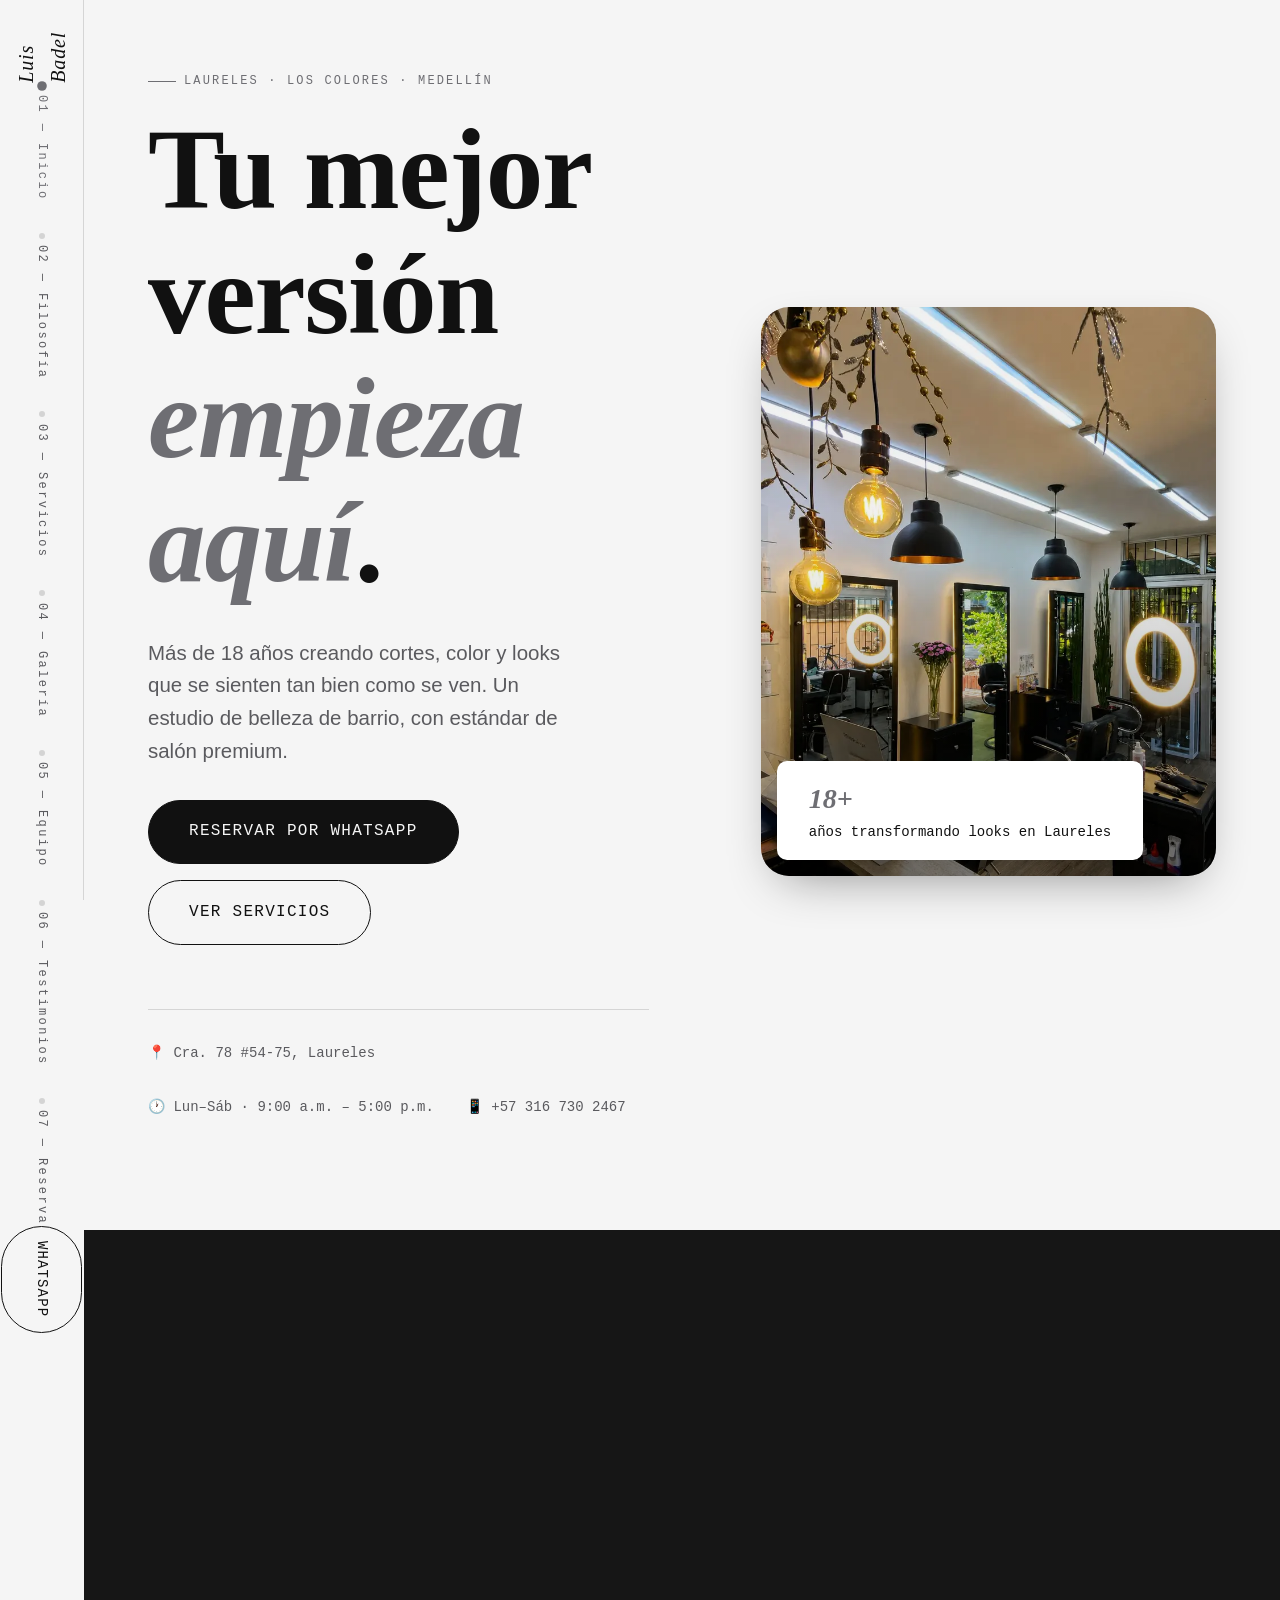
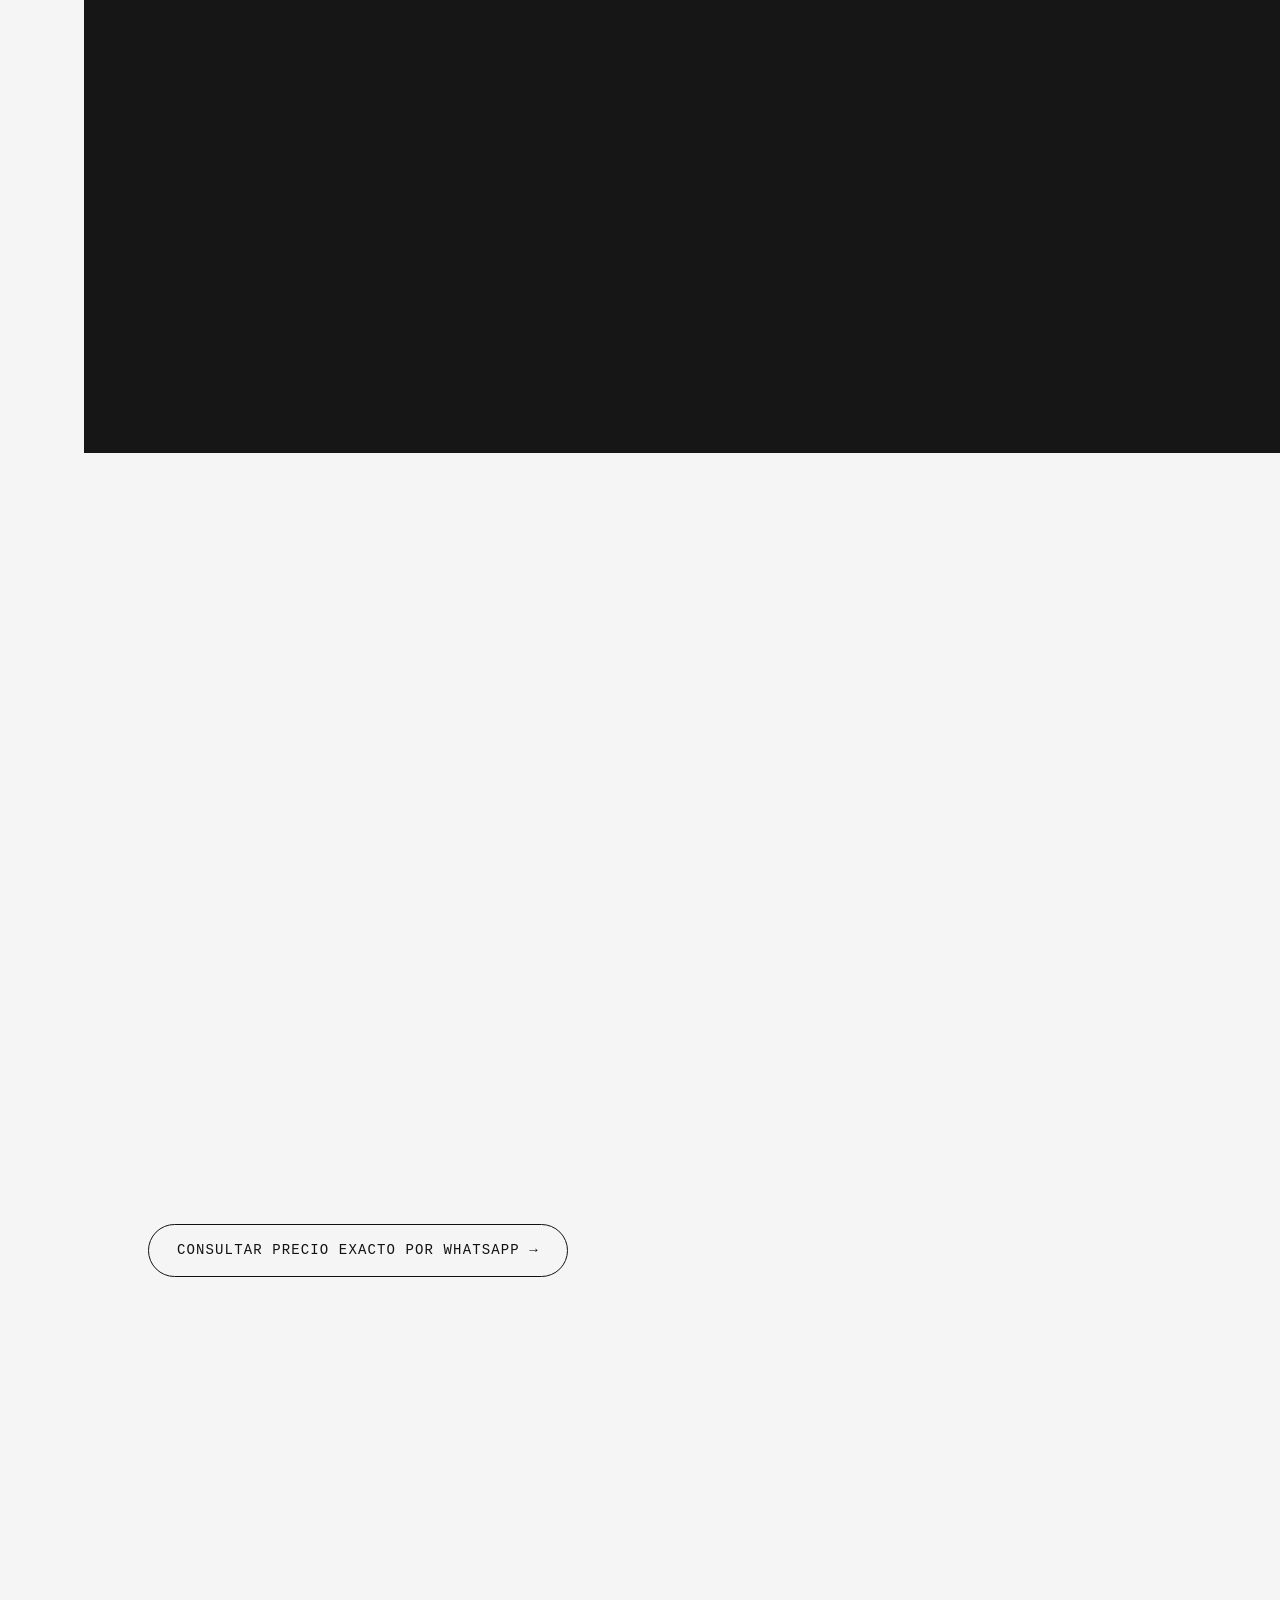
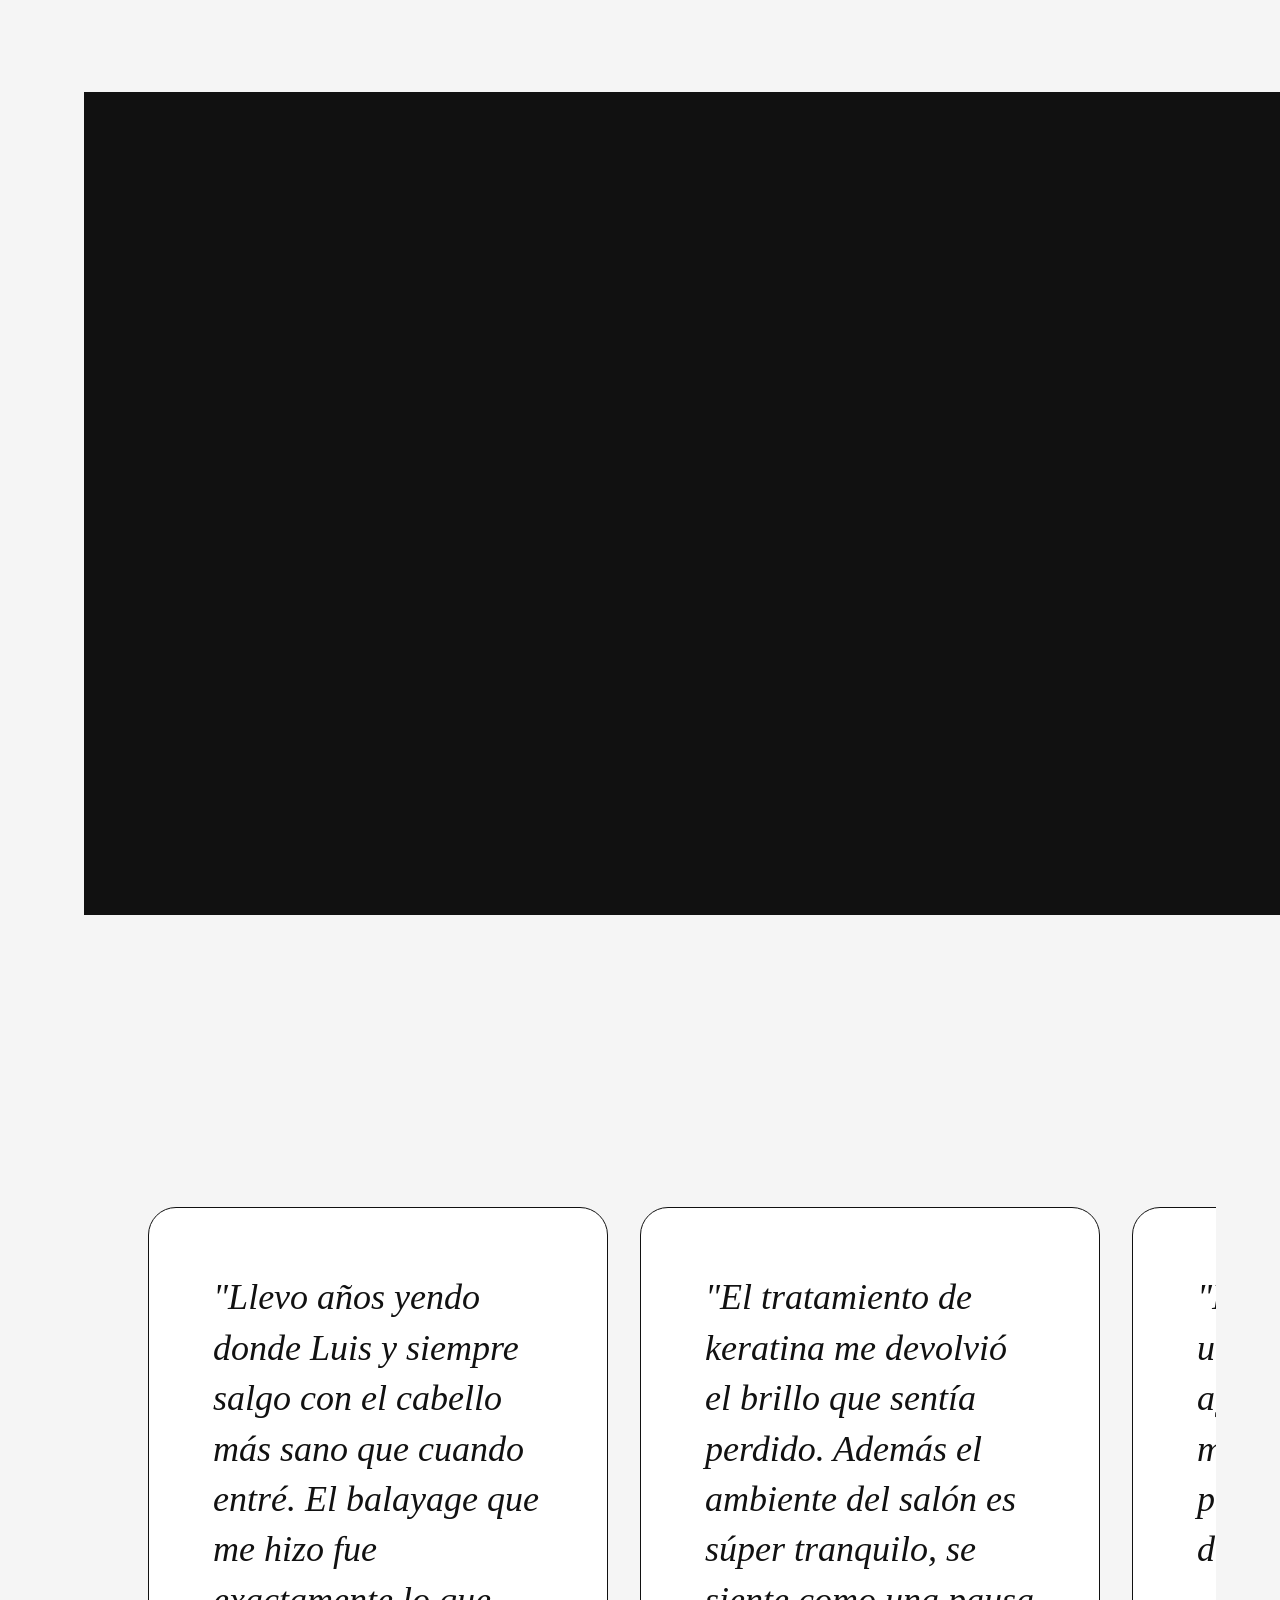
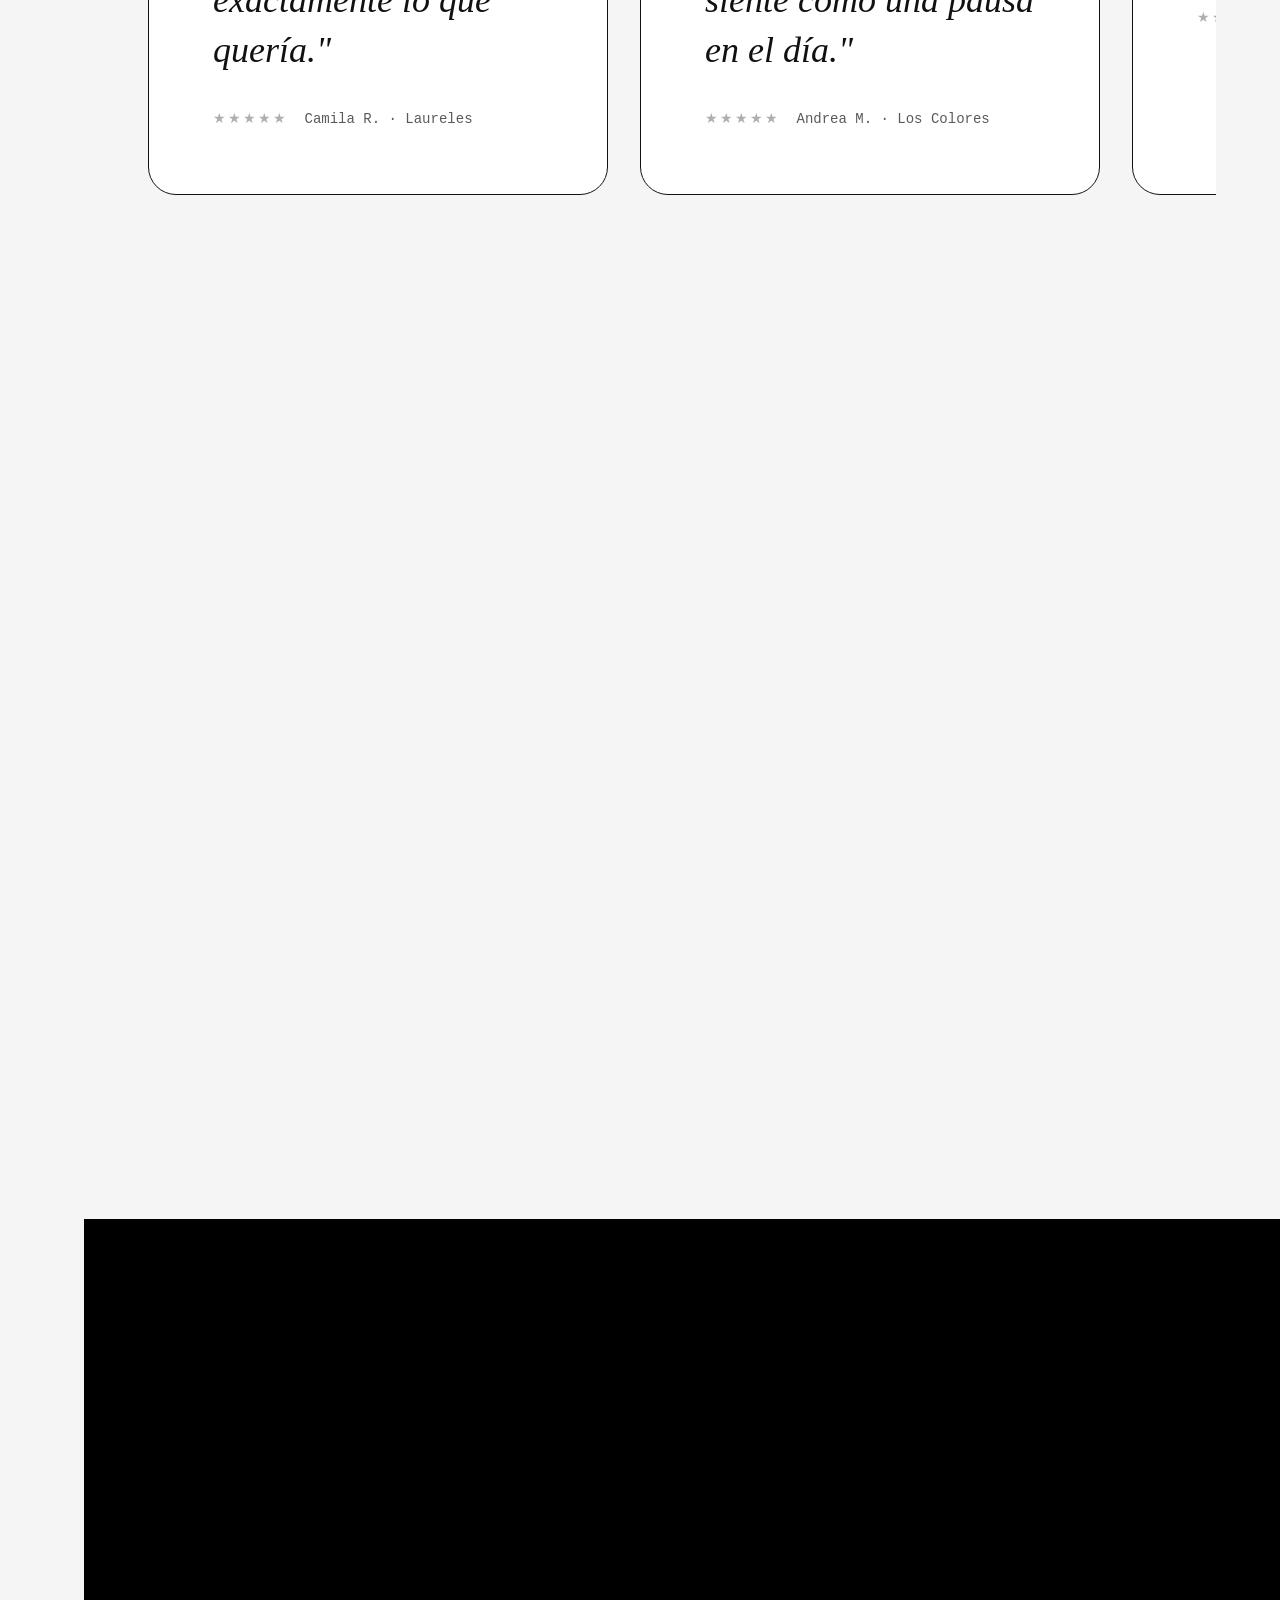
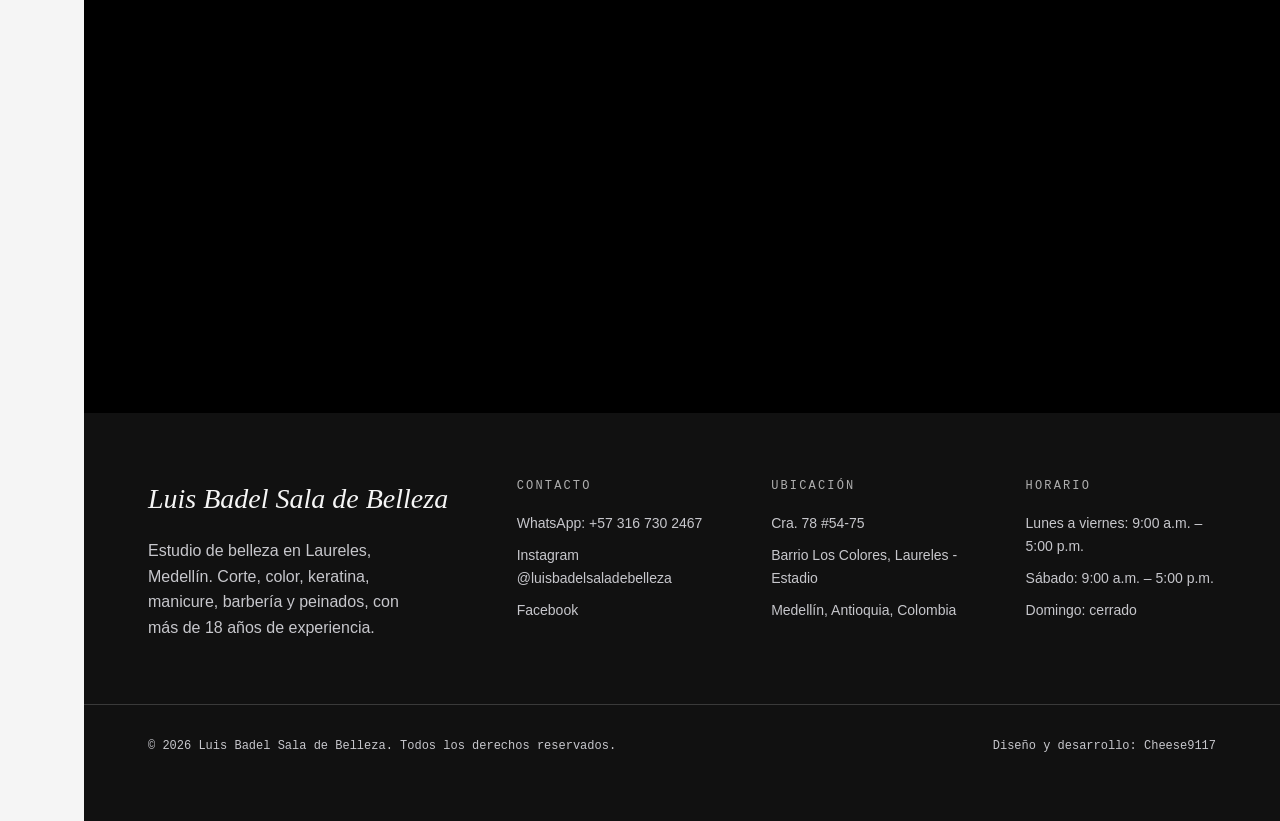
==== commit 140d4150: "feat: rework site into Urbano Premium monochrome system - Reskin design tokens to a black/charcoal +" ====
--- a/index.html
+++ b/index.html
@@ -75,6 +75,47 @@
   }
   </script>
 
+  <script type="application/ld+json">
+  {
+    "@context": "https://schema.org",
+    "@type": "FAQPage",
+    "mainEntity": [
+      {
+        "@type": "Question",
+        "name": "¿Atienden por orden de llegada o necesito cita previa?",
+        "acceptedAnswer": {
+          "@type": "Answer",
+          "text": "Trabajamos preferiblemente con cita previa para garantizarte el horario y el estilista que prefieras. Si tenés disponibilidad de último momento, escribinos por WhatsApp y te confirmamos si podemos atenderte por orden de llegada ese día."
+        }
+      },
+      {
+        "@type": "Question",
+        "name": "¿Tienen parqueo disponible?",
+        "acceptedAnswer": {
+          "@type": "Answer",
+          "text": "Estamos en el barrio Los Colores, Laureles, sobre la Cra. 78, una zona residencial con parqueo en vía y parqueaderos públicos a pocos metros."
+        }
+      },
+      {
+        "@type": "Question",
+        "name": "¿Qué marcas de productos usan en los tratamientos?",
+        "acceptedAnswer": {
+          "@type": "Answer",
+          "text": "Trabajamos exclusivamente con líneas profesionales de colorimetría y tratamiento capilar, seleccionadas según el tipo de cabello y el resultado que buscás."
+        }
+      },
+      {
+        "@type": "Question",
+        "name": "¿Cuánto dura un servicio de color o balayage?",
+        "acceptedAnswer": {
+          "@type": "Answer",
+          "text": "Depende del largo y el estado de tu cabello, pero un color completo o un balayage suele tomar entre 2 y 4 horas. Al agendar te damos un estimado de tiempo."
+        }
+      }
+    ]
+  }
+  </script>
+
   <!-- ═══ RENDIMIENTO ═══ -->
   <link rel="preconnect" href="https://fonts.googleapis.com" />
   <link rel="preconnect" href="https://fonts.gstatic.com" crossorigin />
@@ -362,6 +403,35 @@
       </div>
     </section>
 
+    <!-- ═══ FAQ ═══ -->
+    <section class="section section--tight" id="faq">
+      <div class="container">
+        <div data-reveal>
+          <span class="eyebrow">Preguntas frecuentes</span>
+          <h2 class="section-title">Antes de <em>agendar</em>.</h2>
+        </div>
+
+        <div class="faq-list" data-reveal>
+          <details class="faq-item">
+            <summary class="faq-item__q">¿Atienden por orden de llegada o necesito cita previa?</summary>
+            <p class="faq-item__a">Trabajamos preferiblemente con cita previa para garantizarte el horario y el estilista que prefieras. Si tenés disponibilidad de último momento, escribinos por WhatsApp y te confirmamos si podemos atenderte por orden de llegada ese día.</p>
+          </details>
+          <details class="faq-item">
+            <summary class="faq-item__q">¿Tienen parqueo disponible?</summary>
+            <p class="faq-item__a">Estamos en el barrio Los Colores, Laureles, sobre la Cra. 78, una zona residencial con parqueo en vía y parqueaderos públicos a pocos metros. Si venís en moto o carro, escribinos y te orientamos sobre la mejor opción cercana.</p>
+          </details>
+          <details class="faq-item">
+            <summary class="faq-item__q">¿Qué marcas de productos usan en los tratamientos?</summary>
+            <p class="faq-item__a">Trabajamos exclusivamente con líneas profesionales de colorimetría y tratamiento capilar, seleccionadas según el tipo de cabello y el resultado que buscás. En tu valoración te explicamos qué producto usaremos y por qué, sin sorpresas.</p>
+          </details>
+          <details class="faq-item">
+            <summary class="faq-item__q">¿Cuánto dura un servicio de color o balayage?</summary>
+            <p class="faq-item__a">Depende del largo y el estado de tu cabello, pero un color completo o un balayage suele tomar entre 2 y 4 horas. Al agendar te damos un estimado de tiempo para que organices tu día con tranquilidad.</p>
+          </details>
+        </div>
+      </div>
+    </section>
+
     <!-- ═══ RESERVA ═══ -->
     <section class="section section--clay" id="reserva">
       <div class="container split-grid">
@@ -370,7 +440,7 @@
           <h2 class="section-title section-title--on-clay">Agenda en <em class="section-title__accent--ink">segundos</em> por WhatsApp.</h2>
           <p class="lead lead--on-clay lead--wide">Escribinos contándonos qué servicio buscás y te confirmamos disponibilidad. Sin formularios largos, sin esperas.</p>
           <div class="hero__cta-group">
-            <a class="btn btn--primary btn--lg" href="https://wa.me/573167302467?text=Hola%2C%20quiero%20agendar%20una%20cita" target="_blank" rel="noopener noreferrer">Escribir por WhatsApp</a>
+            <a class="btn btn--light btn--lg" href="https://wa.me/573167302467?text=Hola%2C%20quiero%20agendar%20una%20cita" target="_blank" rel="noopener noreferrer">Escribir por WhatsApp</a>
             <a class="btn btn--on-dark btn--lg" href="https://www.google.com/maps/search/?api=1&query=Cra.+78+%2354-75+Laureles+Medell%C3%ADn" target="_blank" rel="noopener noreferrer">Cómo llegar</a>
           </div>
         </div>
@@ -409,10 +479,18 @@
       </div>
       <div>
         <p class="footer-heading">Ubicación</p>
+        <address class="footer-list footer-address">
+          <span>Cra. 78 #54-75</span>
+          <span>Barrio Los Colores, Laureles - Estadio</span>
+          <span>Medellín, Antioquia, Colombia</span>
+        </address>
+      </div>
+      <div>
+        <p class="footer-heading">Horario</p>
         <ul class="footer-list">
-          <li>Cra. 78 #54-75</li>
-          <li>Barrio Los Colores, Laureles - Estadio</li>
-          <li>Medellín, Antioquia, Colombia</li>
+          <li>Lunes a viernes: 9:00 a.m. – 5:00 p.m.</li>
+          <li>Sábado: 9:00 a.m. – 5:00 p.m.</li>
+          <li>Domingo: cerrado</li>
         </ul>
       </div>
     </div>
--- a/css/variables.css
+++ b/css/variables.css
@@ -1,23 +1,30 @@
 /* =============================================================
-   DESIGN TOKENS — Luis Badel · Edición Atelier
-   Sistema editorial: tipografía Fraunces + Sora, paleta terracota
-   sobre crema, acentos en oliva y mostaza.
+   DESIGN TOKENS — Luis Badel · Urbano Premium
+   Sistema editorial monocromo: tipografía Fraunces + Sora,
+   negro absoluto / carbón dominante, blanco tiza de contraste
+   y acento plata cepillada / gris cemento.
    ============================================================= */
 
 :root {
-  /* --- Color --- */
-  --clay: #c1542e;
-  --clay-deep: #9a3f20;
-  --cream: #f7f1e6;
-  --paper: #fffdf9;
-  --ink: #231f1c;
-  --ink-soft: #4a4540;
-  --olive: #454f3c;
-  --olive-deep: #2f362a;
-  --mustard: #d9a13b;
-  --blush: #ecceb9;
-  --line: rgba(35, 31, 28, 0.12);
-  --line-on-dark: rgba(247, 241, 230, 0.16);
+  /* --- Neutrales base --- */
+  --black: #000000;
+  --charcoal: #111111;
+  --ink: #111111;
+  --ink-soft: #5a5a5e;
+  --silver: #8e8e93;
+  --silver-light: #afafaf;
+  --cream: #f5f5f5;
+  --paper: #ffffff;
+
+  /* --- Roles de color (compatibilidad con el sistema modular) --- */
+  --clay: #6e6e73;          /* acento metálico legible sobre claro (estados, eyebrow, em) */
+  --clay-deep: #000000;
+  --olive: #1c1c1c;
+  --olive-deep: #161616;    /* fondo de sección oscura alterna (carbón) */
+  --mustard: #afafaf;       /* numerales y acentos sobre fondos oscuros */
+  --blush: #c7c7cc;         /* texto tenue sobre oscuro */
+  --line: rgba(17, 17, 17, 0.14);
+  --line-on-dark: rgba(245, 245, 245, 0.18);
 
   /* --- Tipografía --- */
   --font-display: 'Fraunces', serif;
@@ -55,8 +62,8 @@
   --ease-editorial: cubic-bezier(0.22, 1, 0.36, 1);
 
   /* --- Sombras --- */
-  --shadow-card: 0 18px 50px -20px rgba(35, 31, 28, 0.35);
-  --shadow-soft: 0 8px 24px -12px rgba(35, 31, 28, 0.22);
+  --shadow-card: 0 18px 50px -20px rgba(0, 0, 0, 0.45);
+  --shadow-soft: 0 8px 24px -12px rgba(0, 0, 0, 0.28);
 
   /* --- Capas --- */
   --z-index-nav: 100;
--- a/css/layout.css
+++ b/css/layout.css
@@ -138,13 +138,20 @@
 }
 
 .section--clay {
-  background: var(--clay);
-  color: var(--paper);
+  background: var(--black);
+  color: var(--cream);
 }
 
 .section--dark h1, .section--dark h2, .section--dark h3, .section--dark h4,
-.section--olive h1, .section--olive h2, .section--olive h3, .section--olive h4 {
+.section--olive h1, .section--olive h2, .section--olive h3, .section--olive h4,
+.section--clay h1, .section--clay h2, .section--clay h3, .section--clay h4 {
   color: var(--cream);
+}
+
+/* Acentos legibles sobre fondos oscuros */
+.section--dark .eyebrow, .section--olive .eyebrow, .section--clay .eyebrow,
+.section--dark .section-title em, .section--olive .section-title em, .section--clay .section-title em {
+  color: var(--silver-light);
 }
 
 /* ── Grids ── */
--- a/css/components.css
+++ b/css/components.css
@@ -30,9 +30,21 @@
 }
 
 .btn--primary:hover {
-  background: var(--clay);
-  border-color: var(--clay);
+  background: var(--black);
+  border-color: var(--black);
   color: var(--paper);
+}
+
+.btn--light {
+  background: var(--paper);
+  color: var(--ink);
+  border-color: var(--paper);
+}
+
+.btn--light:hover {
+  background: transparent;
+  color: var(--cream);
+  border-color: var(--cream);
 }
 
 .btn--outline {
@@ -131,7 +143,7 @@
   font-family: var(--font-mono);
   font-size: var(--size-label);
   font-style: normal;
-  color: var(--clay);
+  color: var(--silver-light);
 }
 
 .mobile-menu__footer {
@@ -164,6 +176,14 @@
   box-shadow: var(--shadow-card);
 }
 
+.hero__media::after {
+  content: '';
+  position: absolute;
+  inset: 0;
+  background: linear-gradient(to top, rgba(0, 0, 0, 0.5), rgba(0, 0, 0, 0.05) 55%);
+  pointer-events: none;
+}
+
 .hero__media img {
   width: 100%;
   height: 100%;
@@ -172,6 +192,7 @@
 
 .hero__badge {
   position: absolute;
+  z-index: 2;
   bottom: var(--space-sm);
   left: var(--space-sm);
   background: var(--paper);
@@ -354,7 +375,7 @@
   position: absolute;
   top: var(--space-xs);
   left: var(--space-xs);
-  background: rgba(35, 31, 28, 0.55);
+  background: rgba(0, 0, 0, 0.6);
   color: var(--cream);
   backdrop-filter: blur(4px);
   font-family: var(--font-mono);
@@ -368,9 +389,9 @@
 /* ── Cita destacada / testimonios ── */
 .quote-card {
   background: var(--paper);
+  border: 1px solid var(--ink);
   border-radius: var(--radius-lg);
   padding: var(--space-lg);
-  box-shadow: var(--shadow-soft);
 }
 
 .quote-card__text {
@@ -455,8 +476,12 @@
 
 @media (min-width: 700px) {
   .footer-grid {
-    grid-template-columns: 1.4fr 1fr 1fr;
+    grid-template-columns: 1.6fr 1fr 1fr 1fr;
   }
+}
+
+.footer-address {
+  font-style: normal;
 }
 
 .footer-brand {
@@ -493,6 +518,53 @@
   font-family: var(--font-mono);
   font-size: var(--size-label);
   color: var(--blush);
+}
+
+/* ── FAQ (acordeón) ── */
+.faq-list {
+  margin-top: var(--space-lg);
+  border-top: 1px solid var(--line);
+}
+
+.faq-item {
+  border-bottom: 1px solid var(--line);
+}
+
+.faq-item__q {
+  display: flex;
+  align-items: center;
+  justify-content: space-between;
+  gap: var(--space-md);
+  padding: var(--space-md) 0;
+  font-family: var(--font-display);
+  font-size: var(--size-h3);
+  font-style: italic;
+  cursor: pointer;
+  list-style: none;
+}
+
+.faq-item__q::-webkit-details-marker {
+  display: none;
+}
+
+.faq-item__q::after {
+  content: '+';
+  flex-shrink: 0;
+  font-family: var(--font-mono);
+  font-style: normal;
+  font-size: 1.5rem;
+  color: var(--clay);
+  transition: transform var(--duration-fast) var(--ease-editorial);
+}
+
+.faq-item[open] .faq-item__q::after {
+  content: '–';
+}
+
+.faq-item__a {
+  padding-bottom: var(--space-md);
+  max-width: 60ch;
+  color: var(--ink-soft);
 }
 
 /* ── Back to top ── */
--- a/css/utilities.css
+++ b/css/utilities.css
@@ -13,7 +13,7 @@
 }
 
 .lead--on-clay {
-  color: var(--paper);
+  color: var(--cream);
 }
 
 .lead--wide {
@@ -21,15 +21,15 @@
 }
 
 .eyebrow--on-clay {
-  color: var(--ink);
+  color: var(--silver-light);
 }
 
 .section-title--on-clay {
-  color: var(--paper);
+  color: var(--cream);
 }
 
 .section-title__accent--ink {
-  color: var(--ink);
+  color: var(--silver-light);
 }
 
 .hero__media--square {
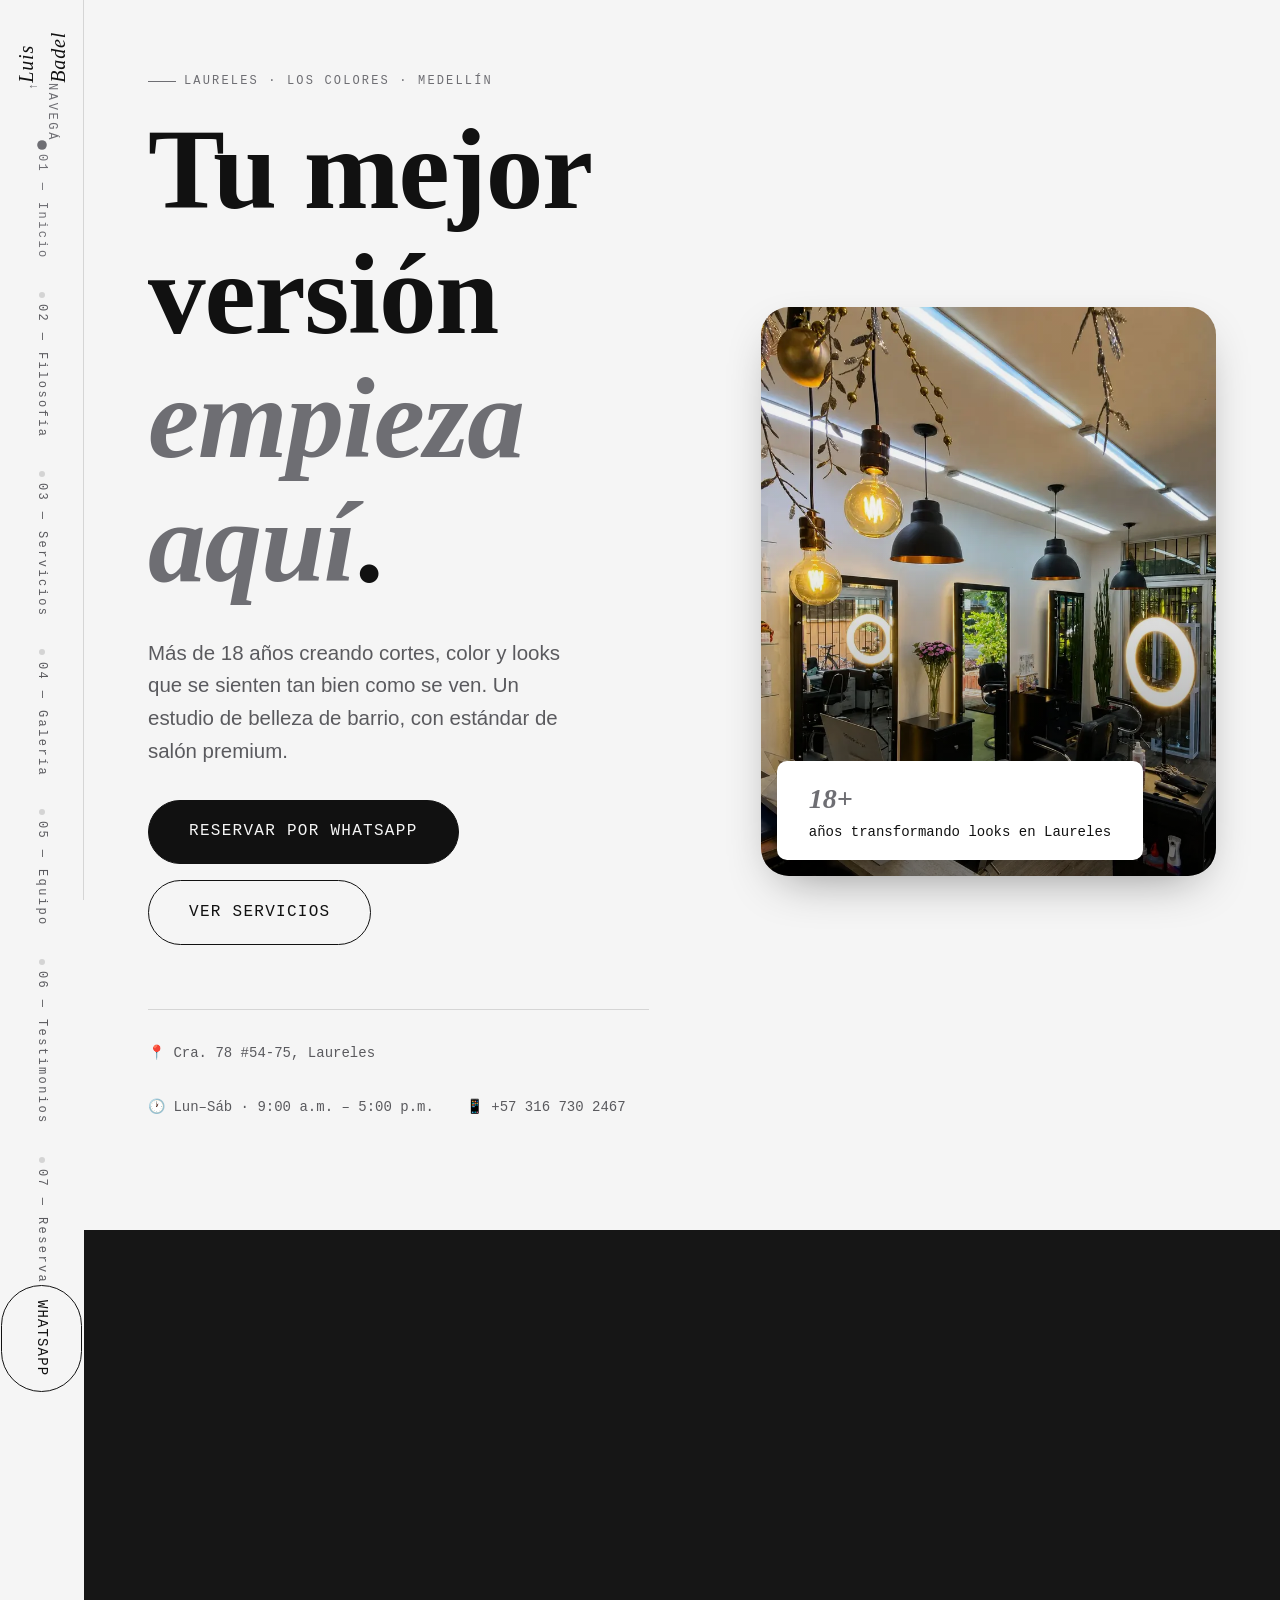
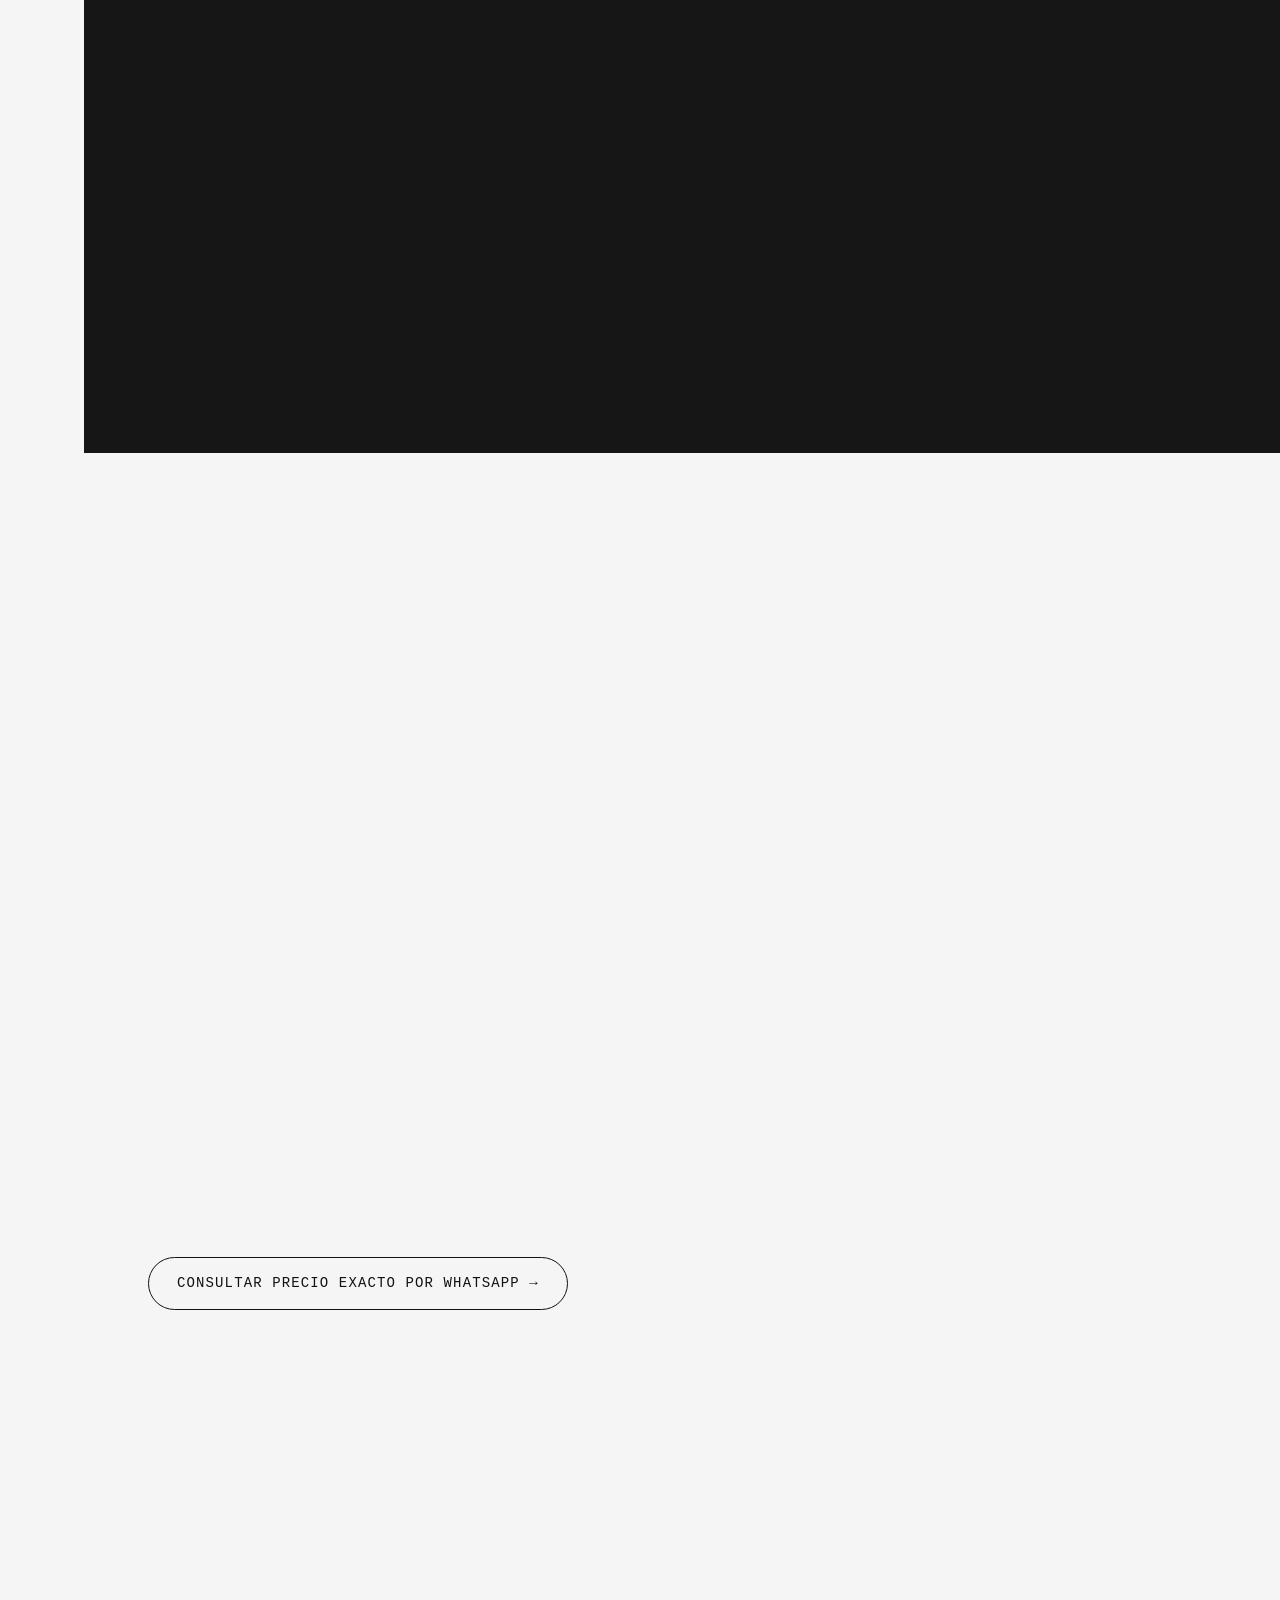
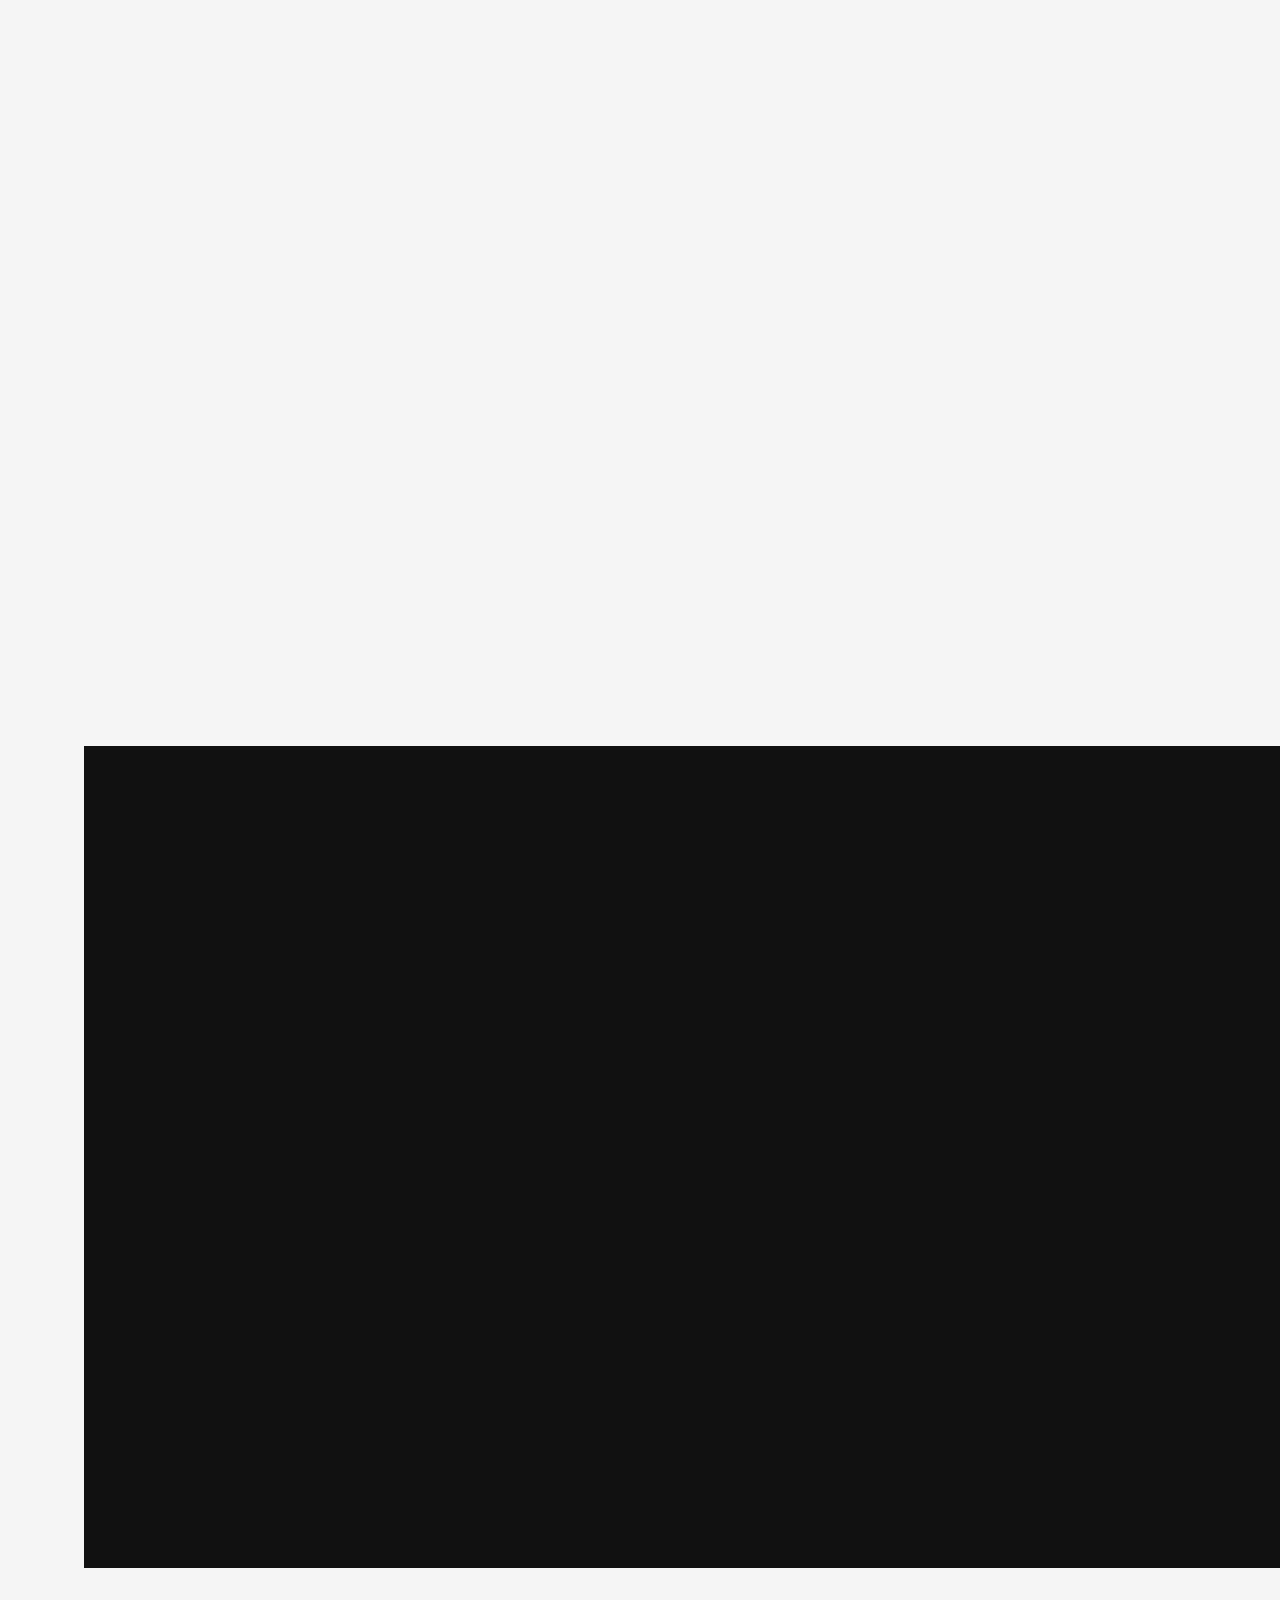
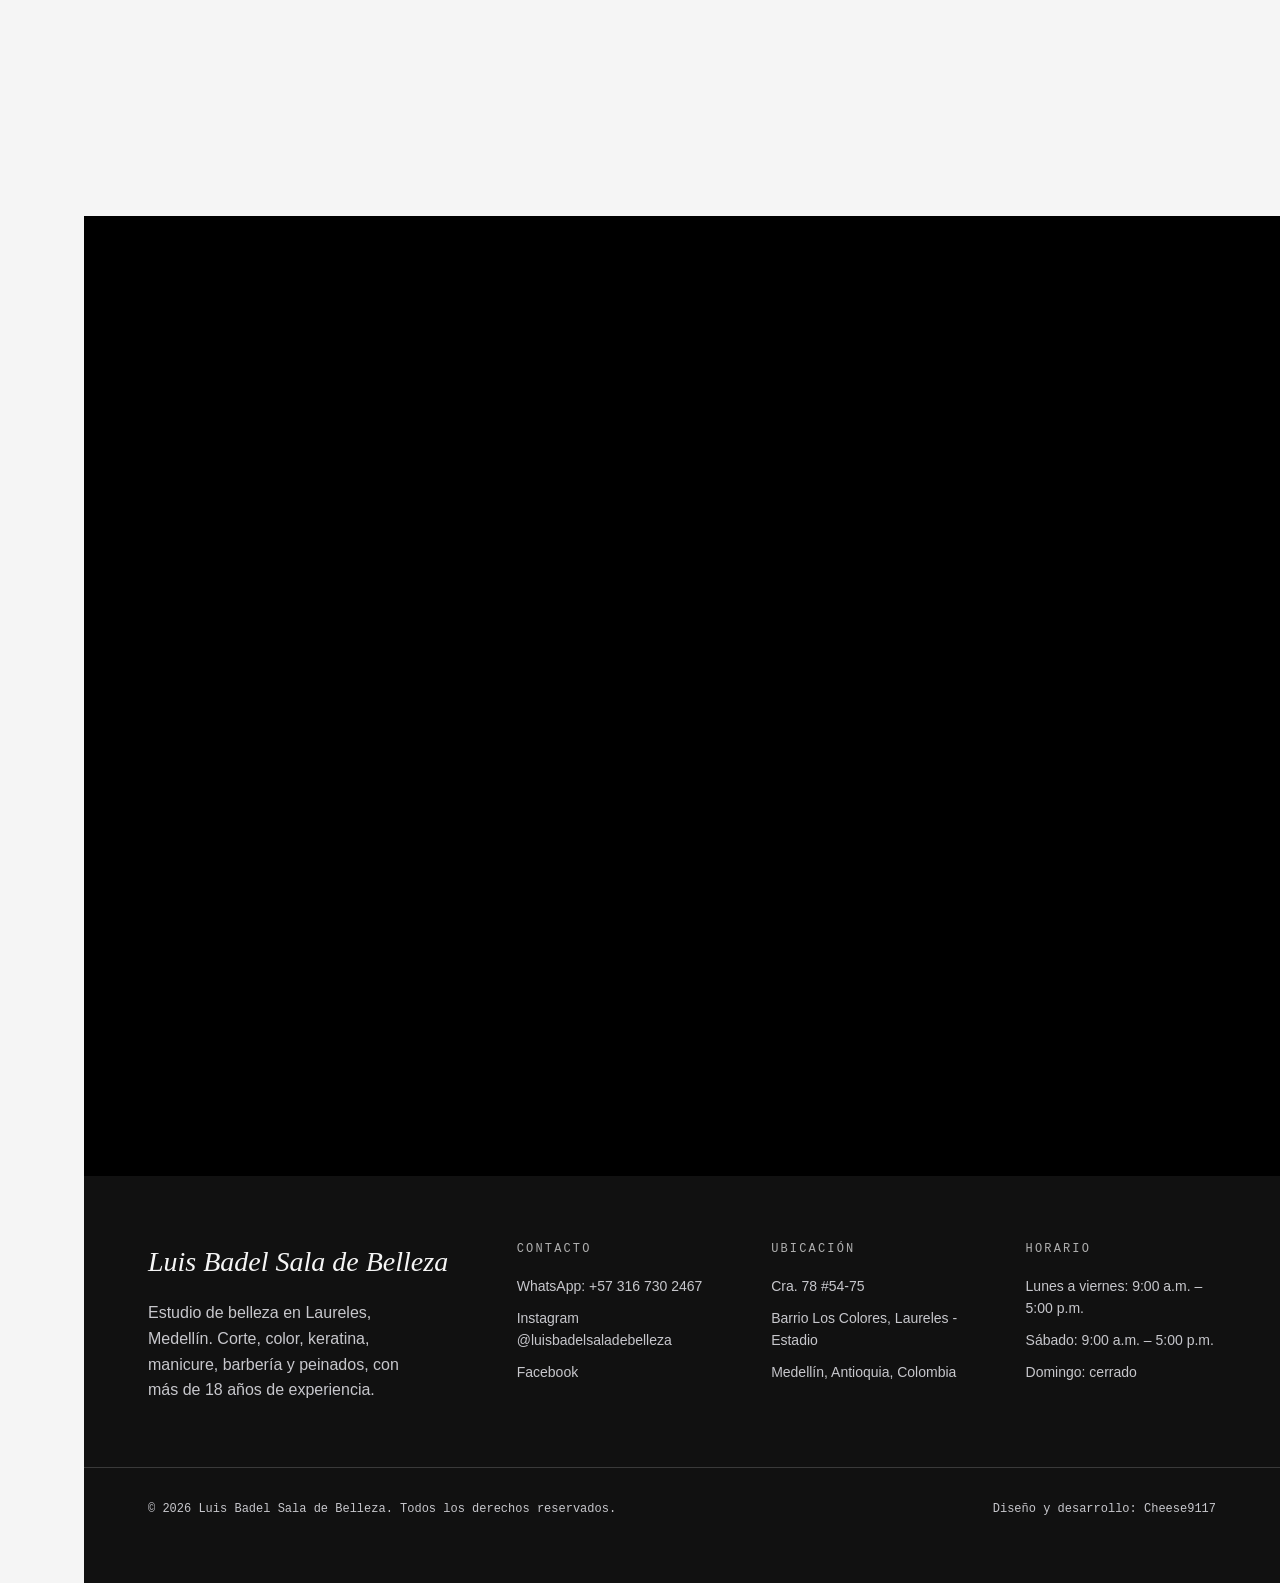
==== commit 5618b4e2: "feat: add rail controls, embedded map and perf/SEO refinements - Add prev/next arrow controls to the" ====
--- a/index.html
+++ b/index.html
@@ -12,7 +12,7 @@
   <link rel="canonical" href="https://cheese9117.github.io/luis-badel-studio/" />
 
   <!-- ═══ SEGURIDAD ═══ -->
-  <meta http-equiv="Content-Security-Policy" content="default-src 'none'; img-src 'self'; style-src 'self' https://fonts.googleapis.com; font-src https://fonts.gstatic.com; script-src 'self'; connect-src 'none'; frame-src 'none'; object-src 'none'; base-uri 'self'; form-action 'none'; frame-ancestors 'none';" />
+  <meta http-equiv="Content-Security-Policy" content="default-src 'none'; img-src 'self'; style-src 'self' https://fonts.googleapis.com; font-src https://fonts.gstatic.com; script-src 'self'; connect-src 'none'; frame-src https://www.google.com https://maps.google.com; object-src 'none'; base-uri 'self'; form-action 'none'; frame-ancestors 'none';" />
   <meta http-equiv="X-Content-Type-Options" content="nosniff" />
   <meta name="referrer" content="strict-origin-when-cross-origin" />
 
@@ -140,6 +140,7 @@
   <!-- ═══ NAV DE ÍNDICE (desktop) ═══ -->
   <nav class="index-nav" aria-label="Índice de secciones">
     <a class="index-nav__brand" href="#inicio">Luis Badel</a>
+    <p class="index-nav__caption">Navegá ↓</p>
     <ul class="index-nav__list">
       <li><a class="index-nav__link" href="#inicio" data-section="inicio"><span class="index-nav__dot"></span><span class="index-nav__num">01 — Inicio</span></a></li>
       <li><a class="index-nav__link" href="#filosofia" data-section="filosofia"><span class="index-nav__dot"></span><span class="index-nav__num">02 — Filosofía</span></a></li>
@@ -243,13 +244,20 @@
     <!-- ═══ SERVICIOS ═══ -->
     <section class="section" id="servicios">
       <div class="container">
-        <div data-reveal>
-          <span class="eyebrow">Catálogo de servicios</span>
-          <h2 class="section-title">Lo que hacemos <em>mejor</em>.</h2>
-          <p class="lead">Seis especialidades, un mismo nivel de detalle. Deslizá para ver el catálogo completo.</p>
-        </div>
-
-        <div class="service-rail u-mt-lg" data-reveal="stagger">
+        <div class="rail" data-rail>
+          <div class="rail-head" data-reveal>
+            <div class="rail-head__intro">
+              <span class="eyebrow">Catálogo de servicios</span>
+              <h2 class="section-title">Lo que hacemos <em>mejor</em>.</h2>
+              <p class="lead">Seis especialidades, un mismo nivel de detalle. Deslizá o usá las flechas para ver el catálogo completo.</p>
+            </div>
+            <div class="rail-controls">
+              <button class="rail-arrow" type="button" data-rail-prev aria-label="Ver servicios anteriores">&#8592;</button>
+              <button class="rail-arrow" type="button" data-rail-next aria-label="Ver más servicios">&#8594;</button>
+            </div>
+          </div>
+
+        <div class="service-rail u-mt-lg" data-rail-track data-reveal="stagger">
           <article class="service-card">
             <span class="service-card__num">01 / Cabello</span>
             <h3 class="service-card__title">Corte y Estilizado</h3>
@@ -287,6 +295,7 @@
             <div class="service-card__price"><span>Desde</span><span>$60.000 COP</span></div>
           </article>
         </div>
+        </div>
 
         <p class="u-mt-md">
           <a class="btn btn--outline" href="https://wa.me/573167302467?text=Hola%2C%20quiero%20conocer%20todos%20los%20servicios%20disponibles" target="_blank" rel="noopener noreferrer">Consultar precio exacto por WhatsApp →</a>
@@ -295,7 +304,7 @@
     </section>
 
     <!-- ═══ GALERÍA ═══ -->
-    <section class="section section--tight" id="galeria">
+    <section class="section section--tight section--lazy" id="galeria">
       <div class="container">
         <div data-reveal>
           <span class="eyebrow">Galería</span>
@@ -370,14 +379,21 @@
     </section>
 
     <!-- ═══ TESTIMONIOS ═══ -->
-    <section class="section" id="testimonios">
+    <section class="section section--lazy" id="testimonios">
       <div class="container">
-        <div data-reveal>
-          <span class="eyebrow">Lo que dicen</span>
-          <h2 class="section-title">Clientas y <em>clientes</em>.</h2>
-        </div>
-
-        <div class="quote-track u-mt-lg">
+        <div class="rail" data-rail>
+          <div class="rail-head" data-reveal>
+            <div class="rail-head__intro">
+              <span class="eyebrow">Lo que dicen</span>
+              <h2 class="section-title">Clientas y <em>clientes</em>.</h2>
+            </div>
+            <div class="rail-controls">
+              <button class="rail-arrow" type="button" data-rail-prev aria-label="Ver testimonios anteriores">&#8592;</button>
+              <button class="rail-arrow" type="button" data-rail-next aria-label="Ver más testimonios">&#8594;</button>
+            </div>
+          </div>
+
+        <div class="quote-track u-mt-lg" data-rail-track>
           <blockquote class="quote-card">
             <p class="quote-card__text">"Llevo años yendo donde Luis y siempre salgo con el cabello más sano que cuando entré. El balayage que me hizo fue exactamente lo que quería."</p>
             <footer class="quote-card__author">
@@ -400,11 +416,12 @@
             </footer>
           </blockquote>
         </div>
+        </div>
       </div>
     </section>
 
     <!-- ═══ FAQ ═══ -->
-    <section class="section section--tight" id="faq">
+    <section class="section section--tight section--lazy" id="faq">
       <div class="container">
         <div data-reveal>
           <span class="eyebrow">Preguntas frecuentes</span>
@@ -441,7 +458,7 @@
           <p class="lead lead--on-clay lead--wide">Escribinos contándonos qué servicio buscás y te confirmamos disponibilidad. Sin formularios largos, sin esperas.</p>
           <div class="hero__cta-group">
             <a class="btn btn--light btn--lg" href="https://wa.me/573167302467?text=Hola%2C%20quiero%20agendar%20una%20cita" target="_blank" rel="noopener noreferrer">Escribir por WhatsApp</a>
-            <a class="btn btn--on-dark btn--lg" href="https://www.google.com/maps/search/?api=1&query=Cra.+78+%2354-75+Laureles+Medell%C3%ADn" target="_blank" rel="noopener noreferrer">Cómo llegar</a>
+            <a class="btn btn--on-dark btn--lg" href="https://www.google.com/maps/search/?api=1&query=Luis+badel+sala+de+belleza+Carrera+78+54-75+Los+Colores+Medell%C3%ADn" target="_blank" rel="noopener noreferrer">Ver en el mapa</a>
           </div>
         </div>
         <div data-reveal>
@@ -456,6 +473,9 @@
             </table>
             <h3 class="service-card__title u-mt-md u-mb-sm">Ubicación</h3>
             <p class="service-card__desc">Cra. 78 #54-75, barrio Los Colores, Laureles - Estadio, Medellín, Antioquia.</p>
+            <div class="booking-map">
+              <iframe class="booking-map__frame" title="Ubicación de Luis Badel Sala de Belleza en Google Maps" src="https://maps.google.com/maps?q=Luis%20badel%20sala%20de%20belleza%20Carrera%2078%2054-75%20Los%20Colores%20Medellin&output=embed" width="600" height="320" loading="lazy" referrerpolicy="no-referrer-when-downgrade"></iframe>
+            </div>
           </div>
         </div>
       </div>
--- a/css/layout.css
+++ b/css/layout.css
@@ -41,11 +41,24 @@
     z-index: var(--z-index-nav);
   }
 
+  .index-nav__caption {
+    writing-mode: vertical-rl;
+    font-family: var(--font-mono);
+    font-size: var(--size-label);
+    letter-spacing: 0.22em;
+    text-transform: uppercase;
+    color: var(--clay);
+  }
+
   .index-nav__list {
     display: flex;
     flex-direction: column;
     gap: var(--space-md);
     align-items: center;
+  }
+
+  .index-nav__link {
+    cursor: pointer;
   }
 
   .index-nav__link {
@@ -127,6 +140,12 @@
   padding-block: var(--space-lg);
 }
 
+/* Difiere el render de secciones por debajo del pliegue */
+.section--lazy {
+  content-visibility: auto;
+  contain-intrinsic-size: auto 700px;
+}
+
 .section--dark {
   background: var(--ink);
   color: var(--cream);
--- a/css/components.css
+++ b/css/components.css
@@ -262,6 +262,54 @@
   opacity: 0.8;
 }
 
+/* ── Riel horizontal (servicios / testimonios) ── */
+.rail-head {
+  display: flex;
+  align-items: flex-end;
+  justify-content: space-between;
+  gap: var(--space-md);
+  flex-wrap: wrap;
+}
+
+.rail-head__intro {
+  flex: 1 1 280px;
+}
+
+.rail-controls {
+  display: flex;
+  gap: var(--space-sm);
+  flex-shrink: 0;
+}
+
+.rail-arrow {
+  width: 48px;
+  height: 48px;
+  border-radius: 50%;
+  border: 1px solid var(--ink);
+  color: var(--ink);
+  font-size: 1.25rem;
+  display: flex;
+  align-items: center;
+  justify-content: center;
+  transition: background var(--duration-fast) var(--ease-editorial),
+              color var(--duration-fast) var(--ease-editorial),
+              opacity var(--duration-fast) var(--ease-editorial);
+}
+
+.rail-arrow:hover:not(:disabled) {
+  background: var(--ink);
+  color: var(--cream);
+}
+
+.rail-arrow:disabled {
+  opacity: 0.3;
+  cursor: not-allowed;
+}
+
+.rail--static .rail-controls {
+  display: none;
+}
+
 /* ── Servicios (riel horizontal) ── */
 .service-rail {
   display: flex;
@@ -460,6 +508,21 @@
 
 .hours-table tr:last-child td {
   border-bottom: none;
+}
+
+.booking-map {
+  margin-top: var(--space-md);
+  border-radius: var(--radius-md);
+  overflow: hidden;
+  border: 1px solid var(--line);
+}
+
+.booking-map__frame {
+  display: block;
+  width: 100%;
+  height: 260px;
+  border: 0;
+  filter: grayscale(1) contrast(1.05);
 }
 
 /* ── Footer ── */
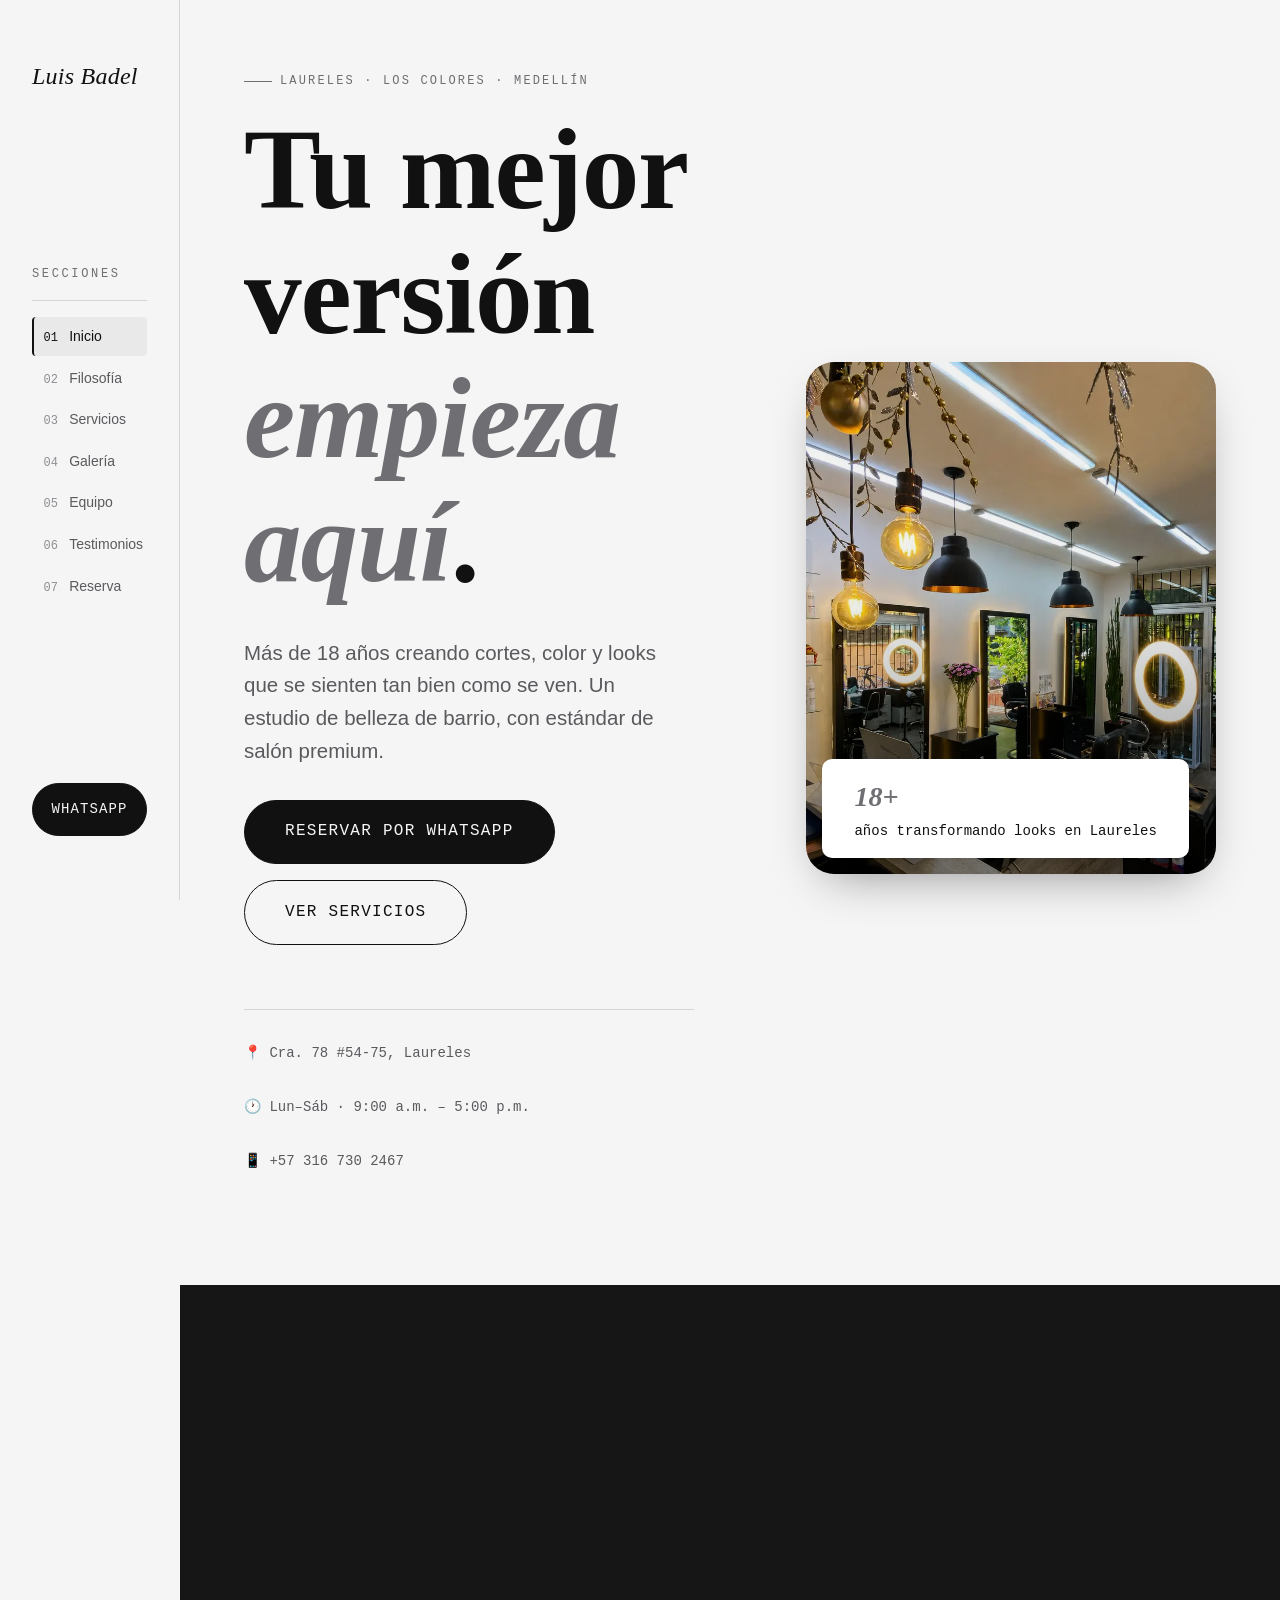
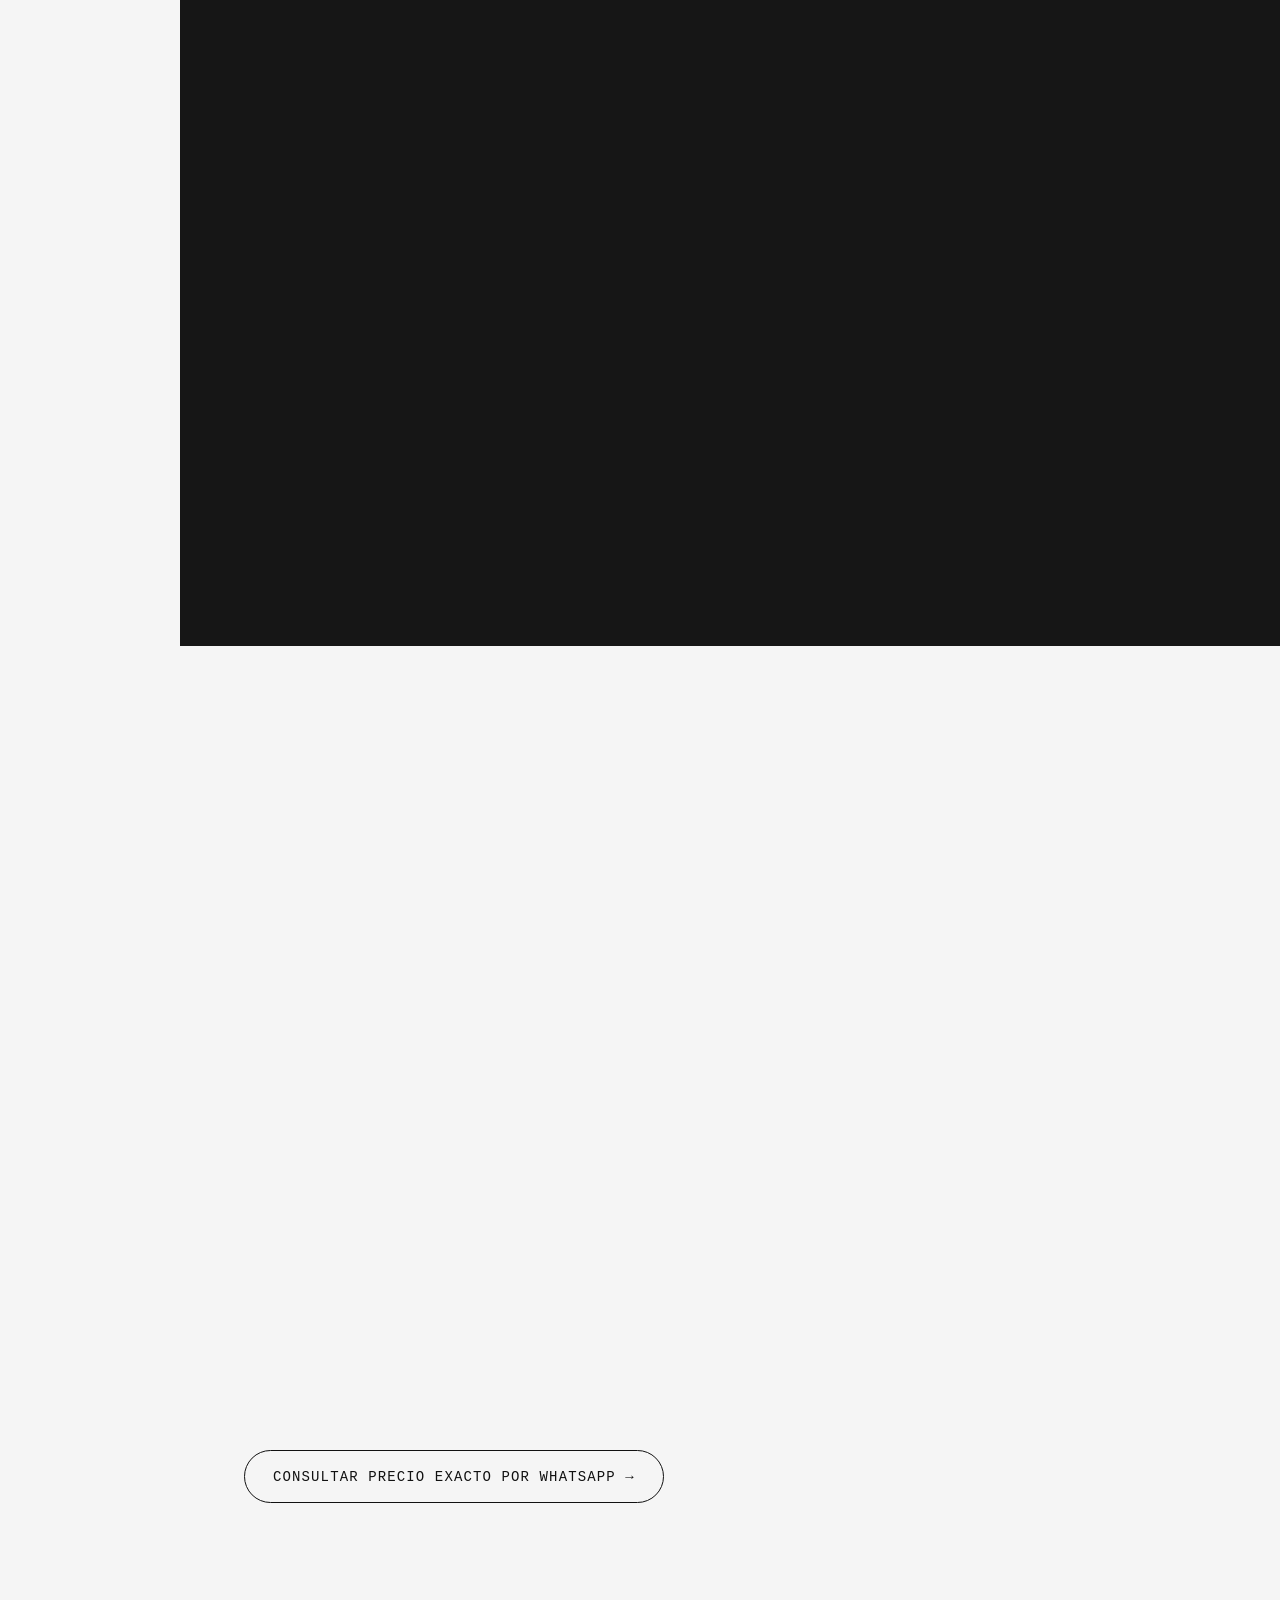
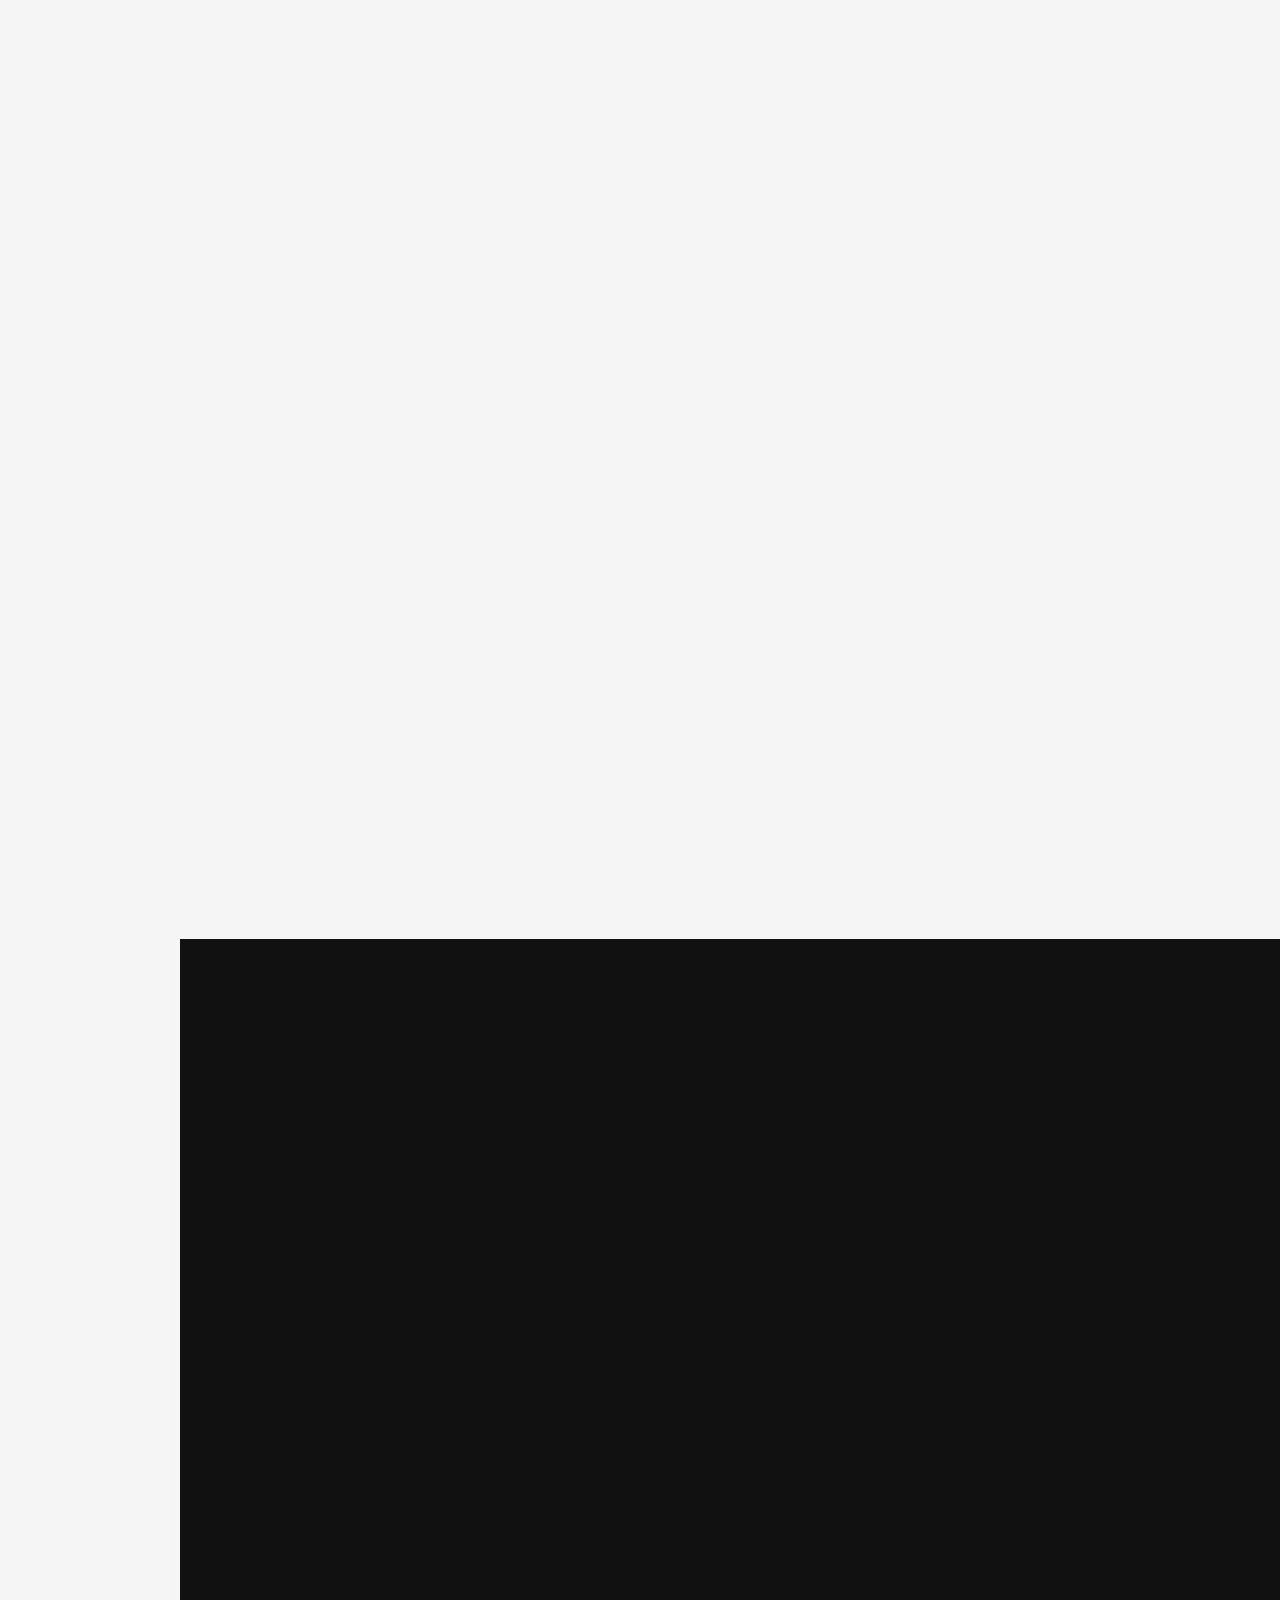
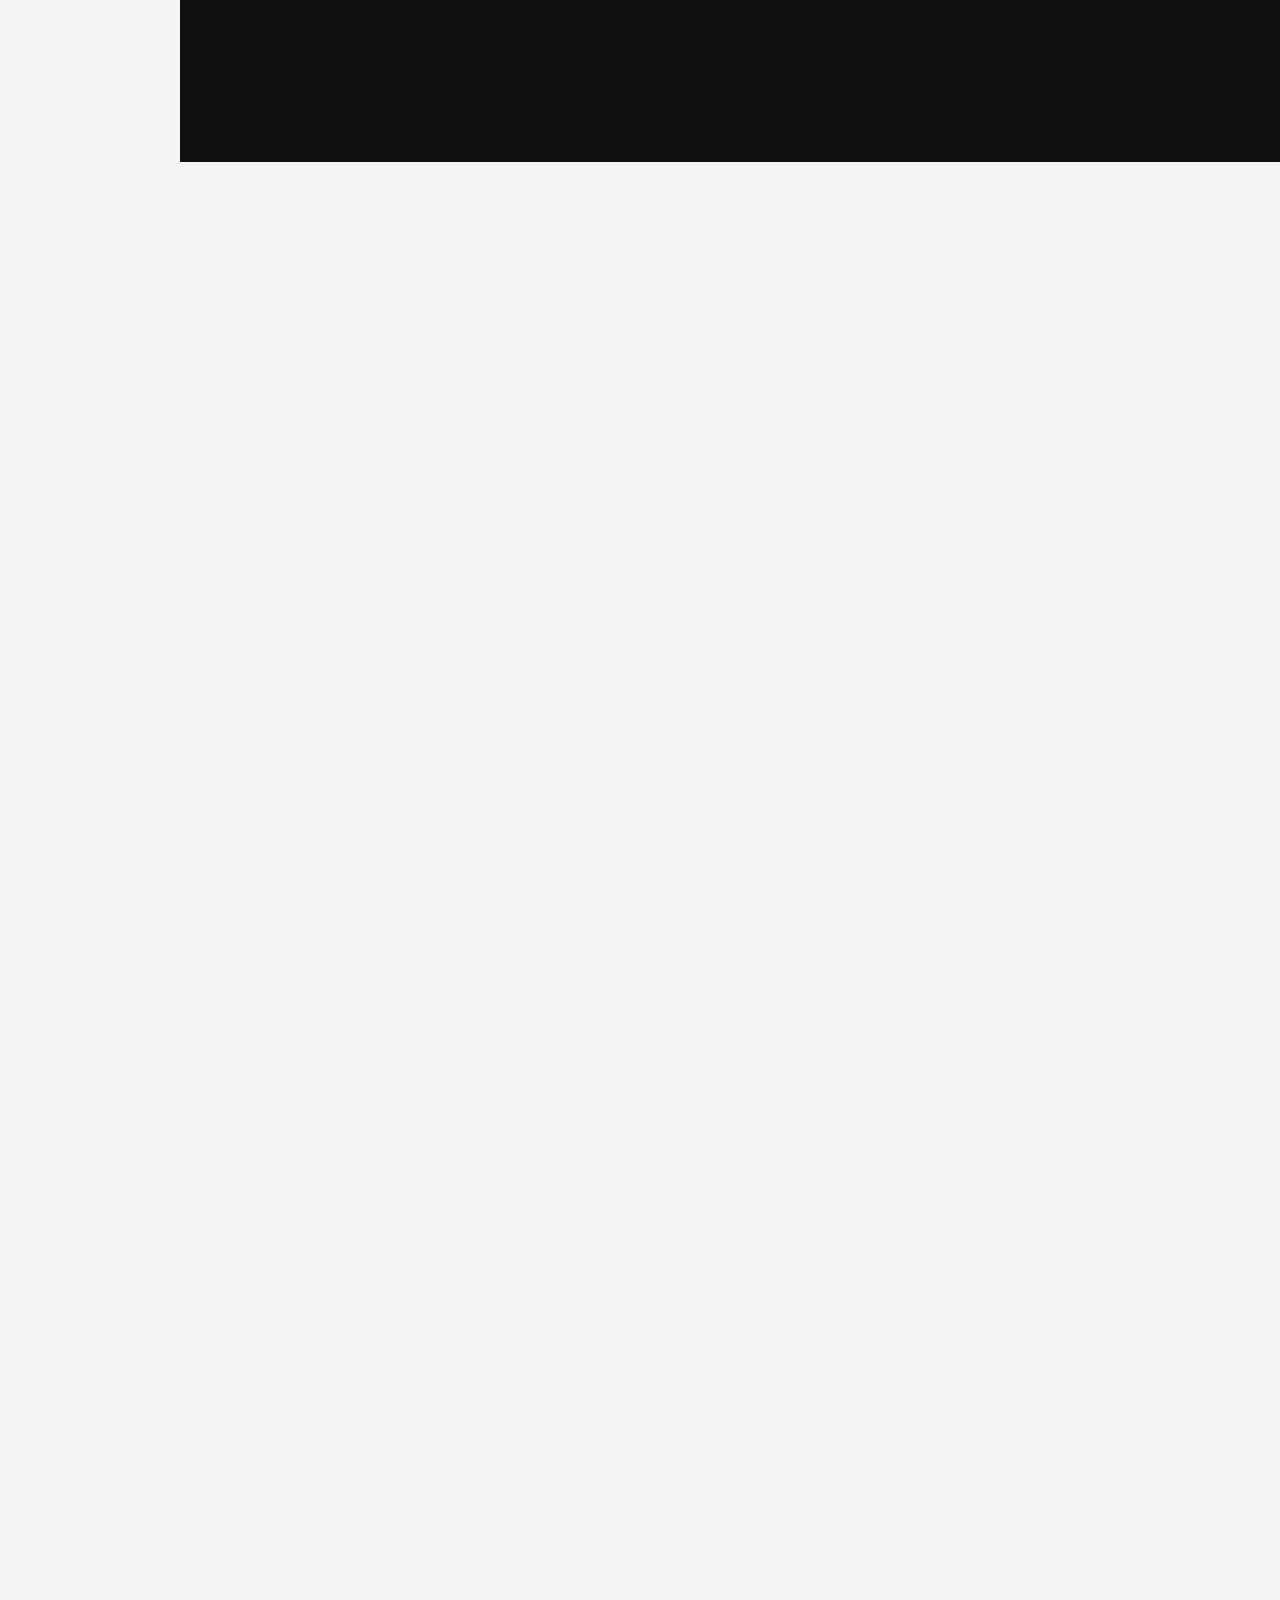
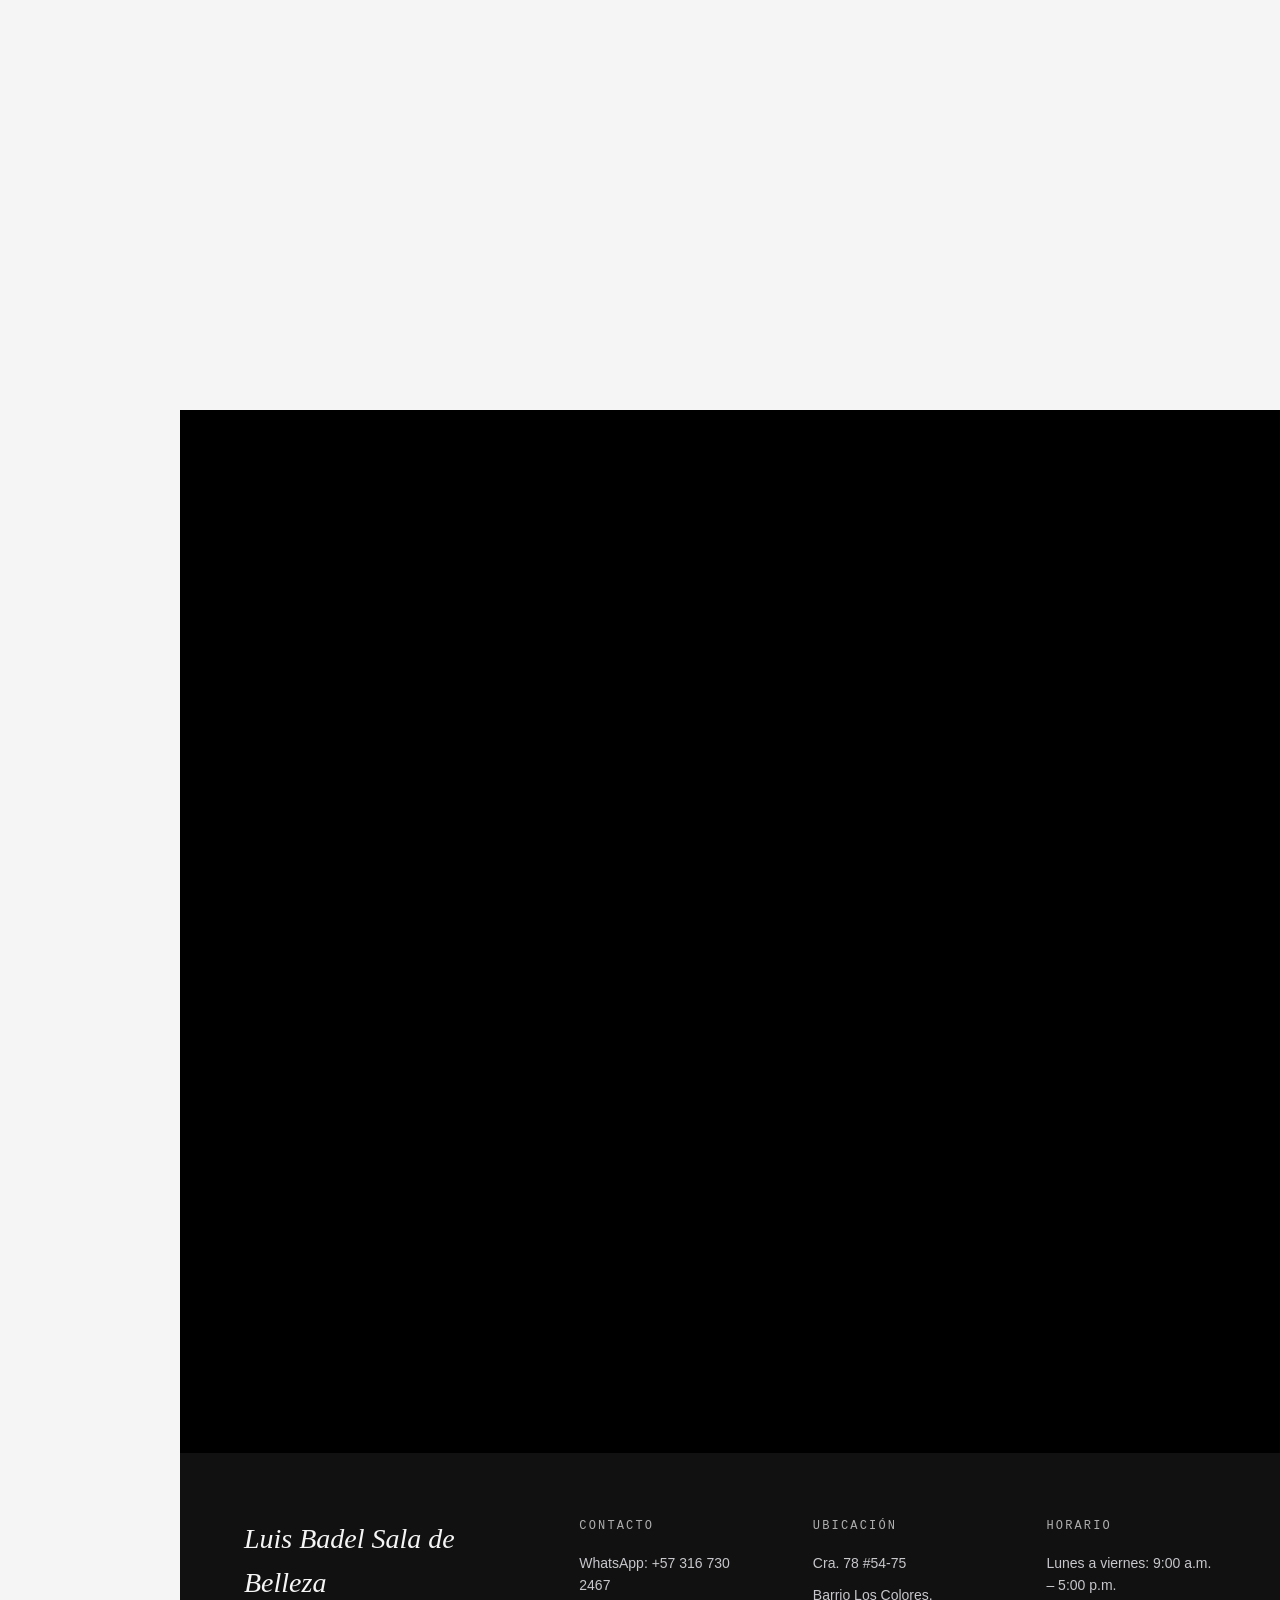
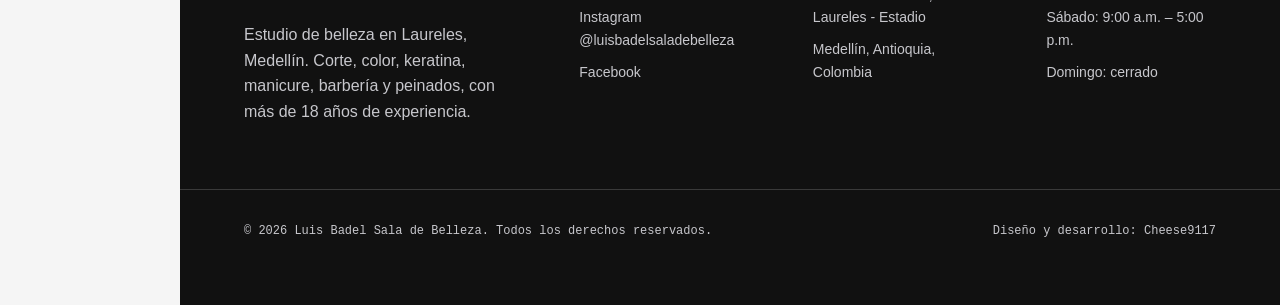
==== commit f935e675: "fix: legible booking panel, clearer side nav and uniform gallery - Fix invisible booking-panel headi" ====
--- a/index.html
+++ b/index.html
@@ -140,17 +140,19 @@
   <!-- ═══ NAV DE ÍNDICE (desktop) ═══ -->
   <nav class="index-nav" aria-label="Índice de secciones">
     <a class="index-nav__brand" href="#inicio">Luis Badel</a>
-    <p class="index-nav__caption">Navegá ↓</p>
-    <ul class="index-nav__list">
-      <li><a class="index-nav__link" href="#inicio" data-section="inicio"><span class="index-nav__dot"></span><span class="index-nav__num">01 — Inicio</span></a></li>
-      <li><a class="index-nav__link" href="#filosofia" data-section="filosofia"><span class="index-nav__dot"></span><span class="index-nav__num">02 — Filosofía</span></a></li>
-      <li><a class="index-nav__link" href="#servicios" data-section="servicios"><span class="index-nav__dot"></span><span class="index-nav__num">03 — Servicios</span></a></li>
-      <li><a class="index-nav__link" href="#galeria" data-section="galeria"><span class="index-nav__dot"></span><span class="index-nav__num">04 — Galería</span></a></li>
-      <li><a class="index-nav__link" href="#estilista" data-section="estilista"><span class="index-nav__dot"></span><span class="index-nav__num">05 — Equipo</span></a></li>
-      <li><a class="index-nav__link" href="#testimonios" data-section="testimonios"><span class="index-nav__dot"></span><span class="index-nav__num">06 — Testimonios</span></a></li>
-      <li><a class="index-nav__link" href="#reserva" data-section="reserva"><span class="index-nav__dot"></span><span class="index-nav__num">07 — Reserva</span></a></li>
-    </ul>
-    <a class="btn btn--outline index-nav__cta" href="https://wa.me/573167302467?text=Hola%2C%20quiero%20agendar%20una%20cita" target="_blank" rel="noopener noreferrer" aria-label="Reservar por WhatsApp">WhatsApp</a>
+    <div class="index-nav__body">
+      <p class="index-nav__header">Secciones</p>
+      <ul class="index-nav__list">
+        <li><a class="index-nav__link" href="#inicio" data-section="inicio"><span class="index-nav__num">01</span><span class="index-nav__name">Inicio</span></a></li>
+        <li><a class="index-nav__link" href="#filosofia" data-section="filosofia"><span class="index-nav__num">02</span><span class="index-nav__name">Filosofía</span></a></li>
+        <li><a class="index-nav__link" href="#servicios" data-section="servicios"><span class="index-nav__num">03</span><span class="index-nav__name">Servicios</span></a></li>
+        <li><a class="index-nav__link" href="#galeria" data-section="galeria"><span class="index-nav__num">04</span><span class="index-nav__name">Galería</span></a></li>
+        <li><a class="index-nav__link" href="#estilista" data-section="estilista"><span class="index-nav__num">05</span><span class="index-nav__name">Equipo</span></a></li>
+        <li><a class="index-nav__link" href="#testimonios" data-section="testimonios"><span class="index-nav__num">06</span><span class="index-nav__name">Testimonios</span></a></li>
+        <li><a class="index-nav__link" href="#reserva" data-section="reserva"><span class="index-nav__num">07</span><span class="index-nav__name">Reserva</span></a></li>
+      </ul>
+    </div>
+    <a class="btn btn--primary index-nav__cta" href="https://wa.me/573167302467?text=Hola%2C%20quiero%20agendar%20una%20cita" target="_blank" rel="noopener noreferrer" aria-label="Reservar por WhatsApp">WhatsApp</a>
   </nav>
 
   <!-- ═══ HEADER (mobile/tablet) ═══ -->
@@ -312,7 +314,7 @@
         </div>
 
         <div class="gallery-grid u-mt-lg" data-reveal="stagger">
-          <figure class="gallery-item gallery-item--wide gallery-item--tall">
+          <figure class="gallery-item">
             <picture>
               <source srcset="assets/images/foto-1.webp" type="image/webp" />
               <img src="assets/images/foto-1.jpg" alt="Interior del estudio Luis Badel Sala de Belleza, área de cortes y peinados" width="686" height="829" loading="lazy" />
@@ -340,7 +342,7 @@
             </picture>
             <span class="gallery-item__tag">Color</span>
           </figure>
-          <figure class="gallery-item gallery-item--wide">
+          <figure class="gallery-item">
             <picture>
               <source srcset="assets/images/foto-5.webp" type="image/webp" />
               <img src="assets/images/foto-5.jpg" alt="Estación de color y productos profesionales del salón" width="584" height="878" loading="lazy" />
--- a/css/variables.css
+++ b/css/variables.css
@@ -43,7 +43,7 @@
   /* --- Layout --- */
   --container-width: 1320px;
   --container-pad: clamp(1.25rem, 5vw, 4rem);
-  --index-nav-width: 84px;
+  --index-nav-width: 180px;
   --radius-sm: 4px;
   --radius-md: 10px;
   --radius-lg: 28px;
--- a/css/layout.css
+++ b/css/layout.css
@@ -30,78 +30,86 @@
     display: flex;
     flex-direction: column;
     justify-content: space-between;
-    align-items: center;
+    align-items: stretch;
     position: fixed;
     inset-block: 0;
     left: 0;
     width: var(--index-nav-width);
-    padding-block: var(--space-md);
+    padding: var(--space-lg) var(--space-md);
     border-right: 1px solid var(--line);
     background: var(--cream);
     z-index: var(--z-index-nav);
   }
 
-  .index-nav__caption {
-    writing-mode: vertical-rl;
+  .index-nav__brand {
+    font-family: var(--font-display);
+    font-size: 1.5rem;
+    font-style: italic;
+    line-height: 1;
+    letter-spacing: 0.01em;
+  }
+
+  .index-nav__header {
     font-family: var(--font-mono);
     font-size: var(--size-label);
     letter-spacing: 0.22em;
     text-transform: uppercase;
     color: var(--clay);
+    padding-bottom: var(--space-sm);
+    border-bottom: 1px solid var(--line);
+    margin-bottom: var(--space-sm);
   }
 
   .index-nav__list {
     display: flex;
     flex-direction: column;
-    gap: var(--space-md);
-    align-items: center;
-  }
-
-  .index-nav__link {
-    cursor: pointer;
+    gap: 0.15rem;
   }
 
   .index-nav__link {
     display: flex;
-    flex-direction: column;
-    align-items: center;
-    gap: 0.4rem;
+    align-items: baseline;
+    gap: 0.7rem;
+    padding: 0.5rem 0.6rem;
+    border-radius: var(--radius-sm);
+    border-left: 2px solid transparent;
+    cursor: pointer;
+    color: var(--ink-soft);
+    transition: color var(--duration-fast) var(--ease-editorial),
+                background var(--duration-fast) var(--ease-editorial),
+                border-color var(--duration-fast) var(--ease-editorial);
+  }
+
+  .index-nav__num {
     font-family: var(--font-mono);
     font-size: var(--size-label);
-    color: var(--ink-soft);
+    color: var(--silver);
     transition: color var(--duration-fast) var(--ease-editorial);
   }
 
-  .index-nav__num {
-    writing-mode: vertical-rl;
-    letter-spacing: 0.2em;
-  }
-
-  .index-nav__dot {
-    width: 6px;
-    height: 6px;
-    border-radius: 50%;
-    background: var(--line);
-    transition: background var(--duration-fast) var(--ease-editorial), transform var(--duration-fast) var(--ease-editorial);
-  }
-
-  .index-nav__link:hover,
+  .index-nav__name {
+    font-family: var(--font-body);
+    font-size: var(--size-small);
+    font-weight: 500;
+  }
+
+  .index-nav__link:hover {
+    background: rgba(17, 17, 17, 0.04);
+    color: var(--ink);
+  }
+
   .index-nav__link.is-active {
-    color: var(--clay);
-  }
-
-  .index-nav__link.is-active .index-nav__dot {
-    background: var(--clay);
-    transform: scale(1.6);
-  }
-
-  .index-nav__brand {
-    writing-mode: vertical-rl;
-    transform: rotate(180deg);
-    font-family: var(--font-display);
-    font-size: 1.25rem;
-    font-style: italic;
-    letter-spacing: 0.04em;
+    color: var(--ink);
+    border-left-color: var(--ink);
+    background: rgba(17, 17, 17, 0.05);
+  }
+
+  .index-nav__link.is-active .index-nav__num {
+    color: var(--ink);
+  }
+
+  .index-nav__cta {
+    justify-content: center;
   }
 }
 
--- a/css/components.css
+++ b/css/components.css
@@ -372,7 +372,7 @@
   border-top: 1px solid var(--line);
 }
 
-/* ── Galería (mosaico) ── */
+/* ── Galería (grilla uniforme) ── */
 .gallery-grid {
   display: grid;
   grid-template-columns: repeat(2, 1fr);
@@ -381,16 +381,8 @@
 
 @media (min-width: 700px) {
   .gallery-grid {
-    grid-template-columns: repeat(4, 1fr);
-    grid-template-rows: repeat(2, minmax(180px, 1fr));
-  }
-
-  .gallery-item--wide {
-    grid-column: span 2;
-  }
-
-  .gallery-item--tall {
-    grid-row: span 2;
+    grid-template-columns: repeat(3, 1fr);
+    gap: var(--space-md);
   }
 }
 
@@ -398,14 +390,7 @@
   position: relative;
   border-radius: var(--radius-md);
   overflow: hidden;
-  aspect-ratio: 1;
-}
-
-@media (min-width: 700px) {
-  .gallery-item {
-    aspect-ratio: auto;
-    height: 100%;
-  }
+  aspect-ratio: 4 / 5;
 }
 
 .gallery-item img {
@@ -485,9 +470,14 @@
 /* ── Reserva ── */
 .booking-panel {
   background: var(--paper);
+  color: var(--ink);
   border-radius: var(--radius-lg);
   padding: var(--space-lg);
   box-shadow: var(--shadow-card);
+}
+
+.booking-panel .service-card__title {
+  color: var(--ink);
 }
 
 .hours-table {
--- a/css/utilities.css
+++ b/css/utilities.css
@@ -36,10 +36,6 @@
   aspect-ratio: 1;
 }
 
-.index-nav__cta {
-  writing-mode: vertical-rl;
-}
-
 .footer-lead {
   max-width: 32ch;
 }
--- a/css/responsive.css
+++ b/css/responsive.css
@@ -13,13 +13,6 @@
   .quote-card,
   .booking-panel {
     padding: var(--space-md);
-  }
-}
-
-/* ── Tablet ── */
-@media (min-width: 700px) and (max-width: 1023px) {
-  .gallery-grid {
-    grid-template-columns: repeat(3, 1fr);
   }
 }
 
@@ -40,11 +33,11 @@
     padding-block: var(--space-sm);
   }
 
-  .index-nav__list {
-    gap: var(--space-sm);
+  .index-nav__link {
+    padding-block: 0.35rem;
   }
 
   .index-nav__brand {
-    font-size: 1rem;
+    font-size: 1.2rem;
   }
 }
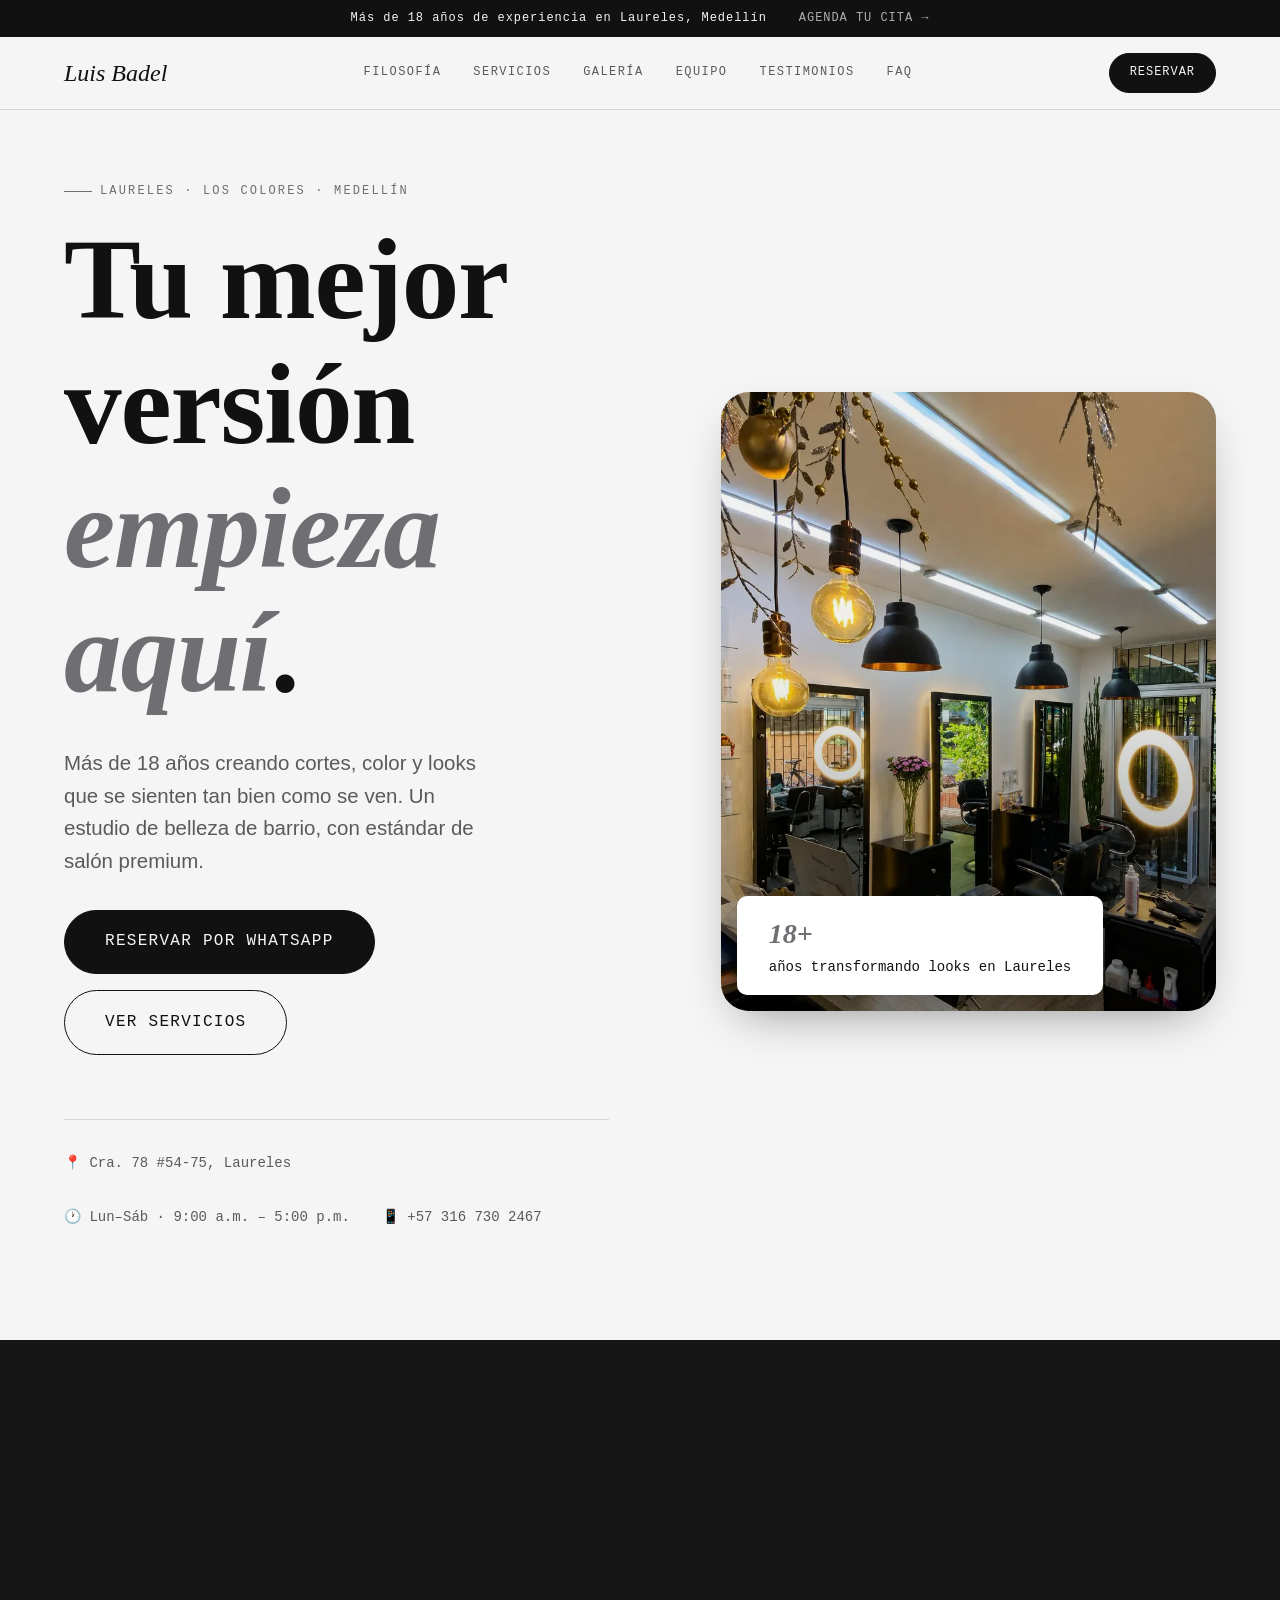
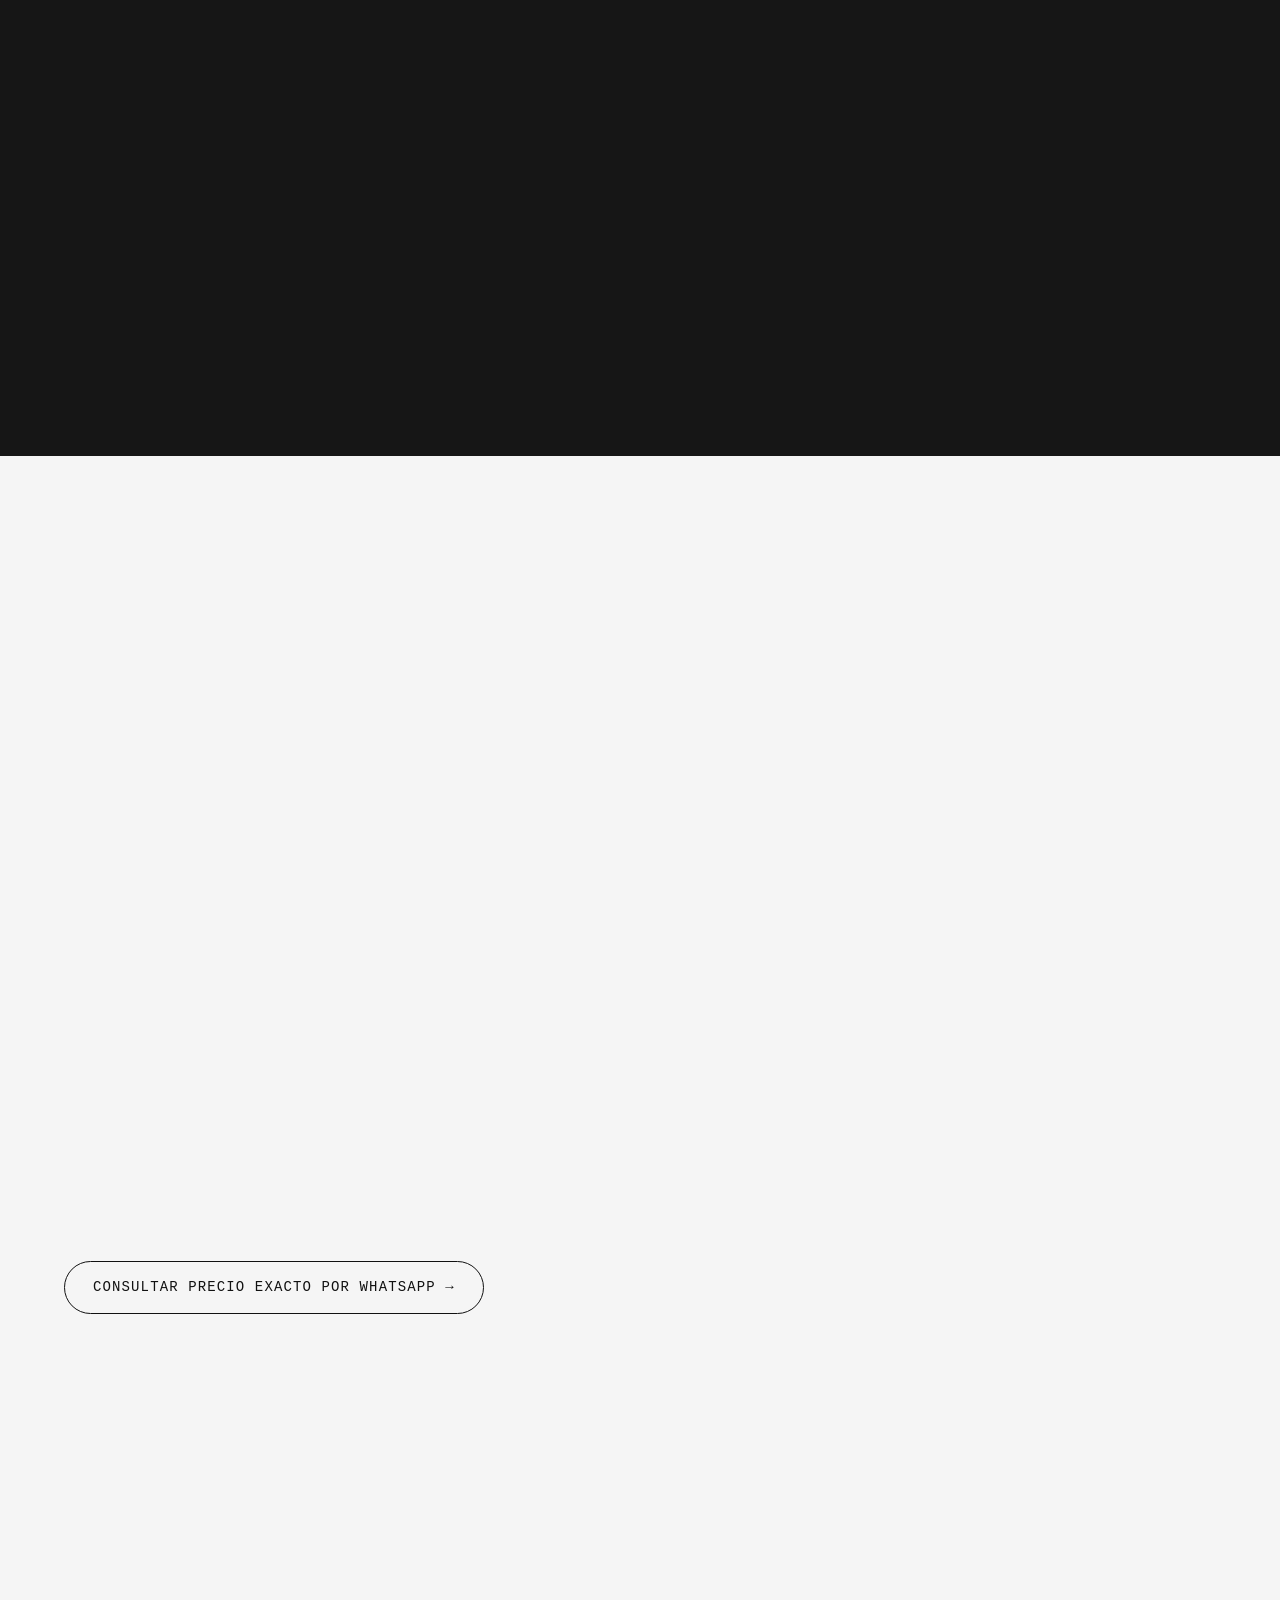
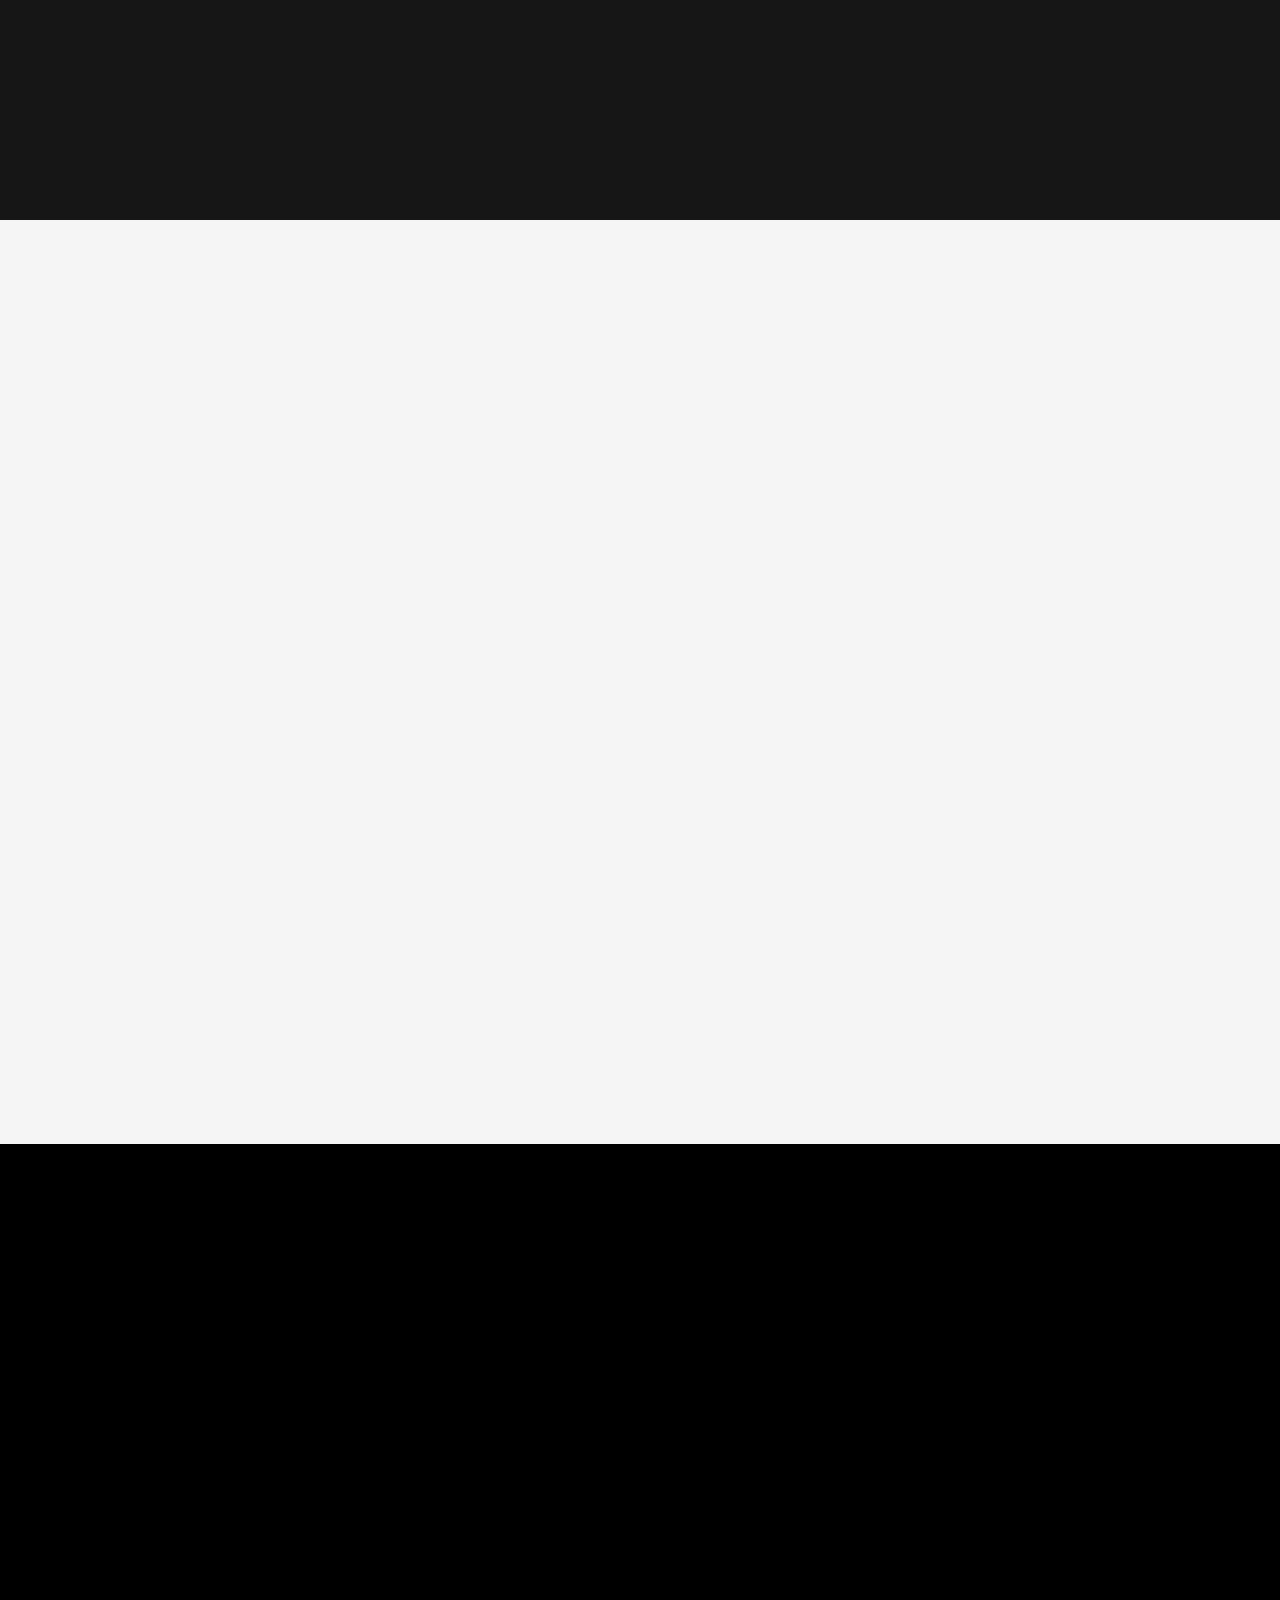
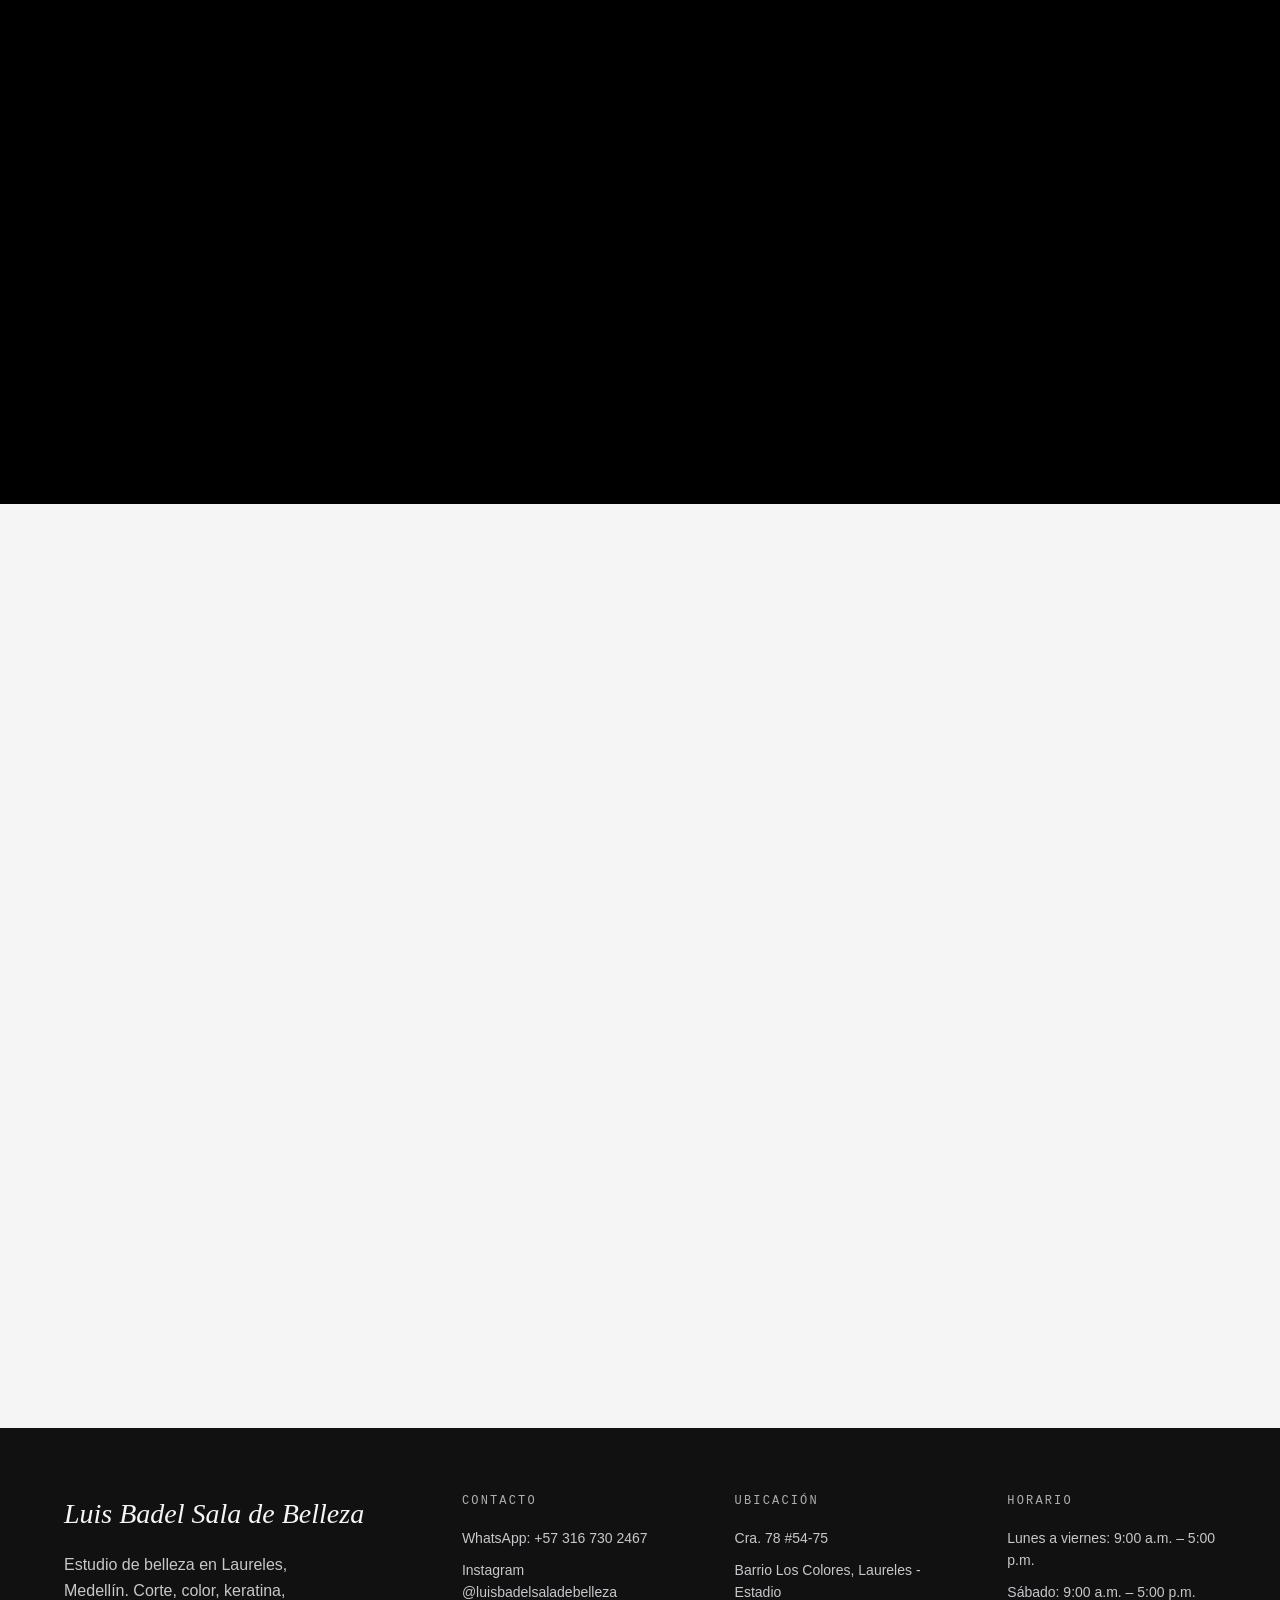
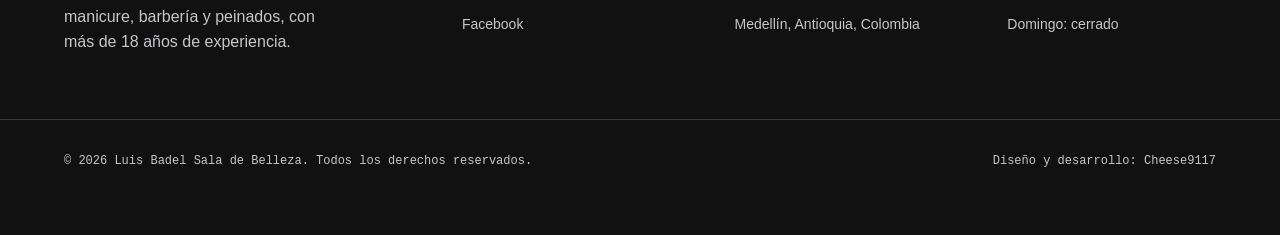
==== commit f79c828c: "feat: top navbar, announcement bar and gift-card/community sections Take cues from a professional sa" ====
--- a/index.html
+++ b/index.html
@@ -137,30 +137,29 @@
 <body>
   <a class="skip-link" href="#contenido">Saltar al contenido</a>
 
-  <!-- ═══ NAV DE ÍNDICE (desktop) ═══ -->
-  <nav class="index-nav" aria-label="Índice de secciones">
-    <a class="index-nav__brand" href="#inicio">Luis Badel</a>
-    <div class="index-nav__body">
-      <p class="index-nav__header">Secciones</p>
-      <ul class="index-nav__list">
-        <li><a class="index-nav__link" href="#inicio" data-section="inicio"><span class="index-nav__num">01</span><span class="index-nav__name">Inicio</span></a></li>
-        <li><a class="index-nav__link" href="#filosofia" data-section="filosofia"><span class="index-nav__num">02</span><span class="index-nav__name">Filosofía</span></a></li>
-        <li><a class="index-nav__link" href="#servicios" data-section="servicios"><span class="index-nav__num">03</span><span class="index-nav__name">Servicios</span></a></li>
-        <li><a class="index-nav__link" href="#galeria" data-section="galeria"><span class="index-nav__num">04</span><span class="index-nav__name">Galería</span></a></li>
-        <li><a class="index-nav__link" href="#estilista" data-section="estilista"><span class="index-nav__num">05</span><span class="index-nav__name">Equipo</span></a></li>
-        <li><a class="index-nav__link" href="#testimonios" data-section="testimonios"><span class="index-nav__num">06</span><span class="index-nav__name">Testimonios</span></a></li>
-        <li><a class="index-nav__link" href="#reserva" data-section="reserva"><span class="index-nav__num">07</span><span class="index-nav__name">Reserva</span></a></li>
-      </ul>
+  <!-- ═══ BARRA DE ANUNCIO ═══ -->
+  <div class="announce-bar">
+    <p class="announce-bar__text">Más de 18 años de experiencia en Laureles, Medellín</p>
+    <a class="announce-bar__link" href="https://wa.me/573167302467?text=Hola%2C%20quiero%20agendar%20una%20cita" target="_blank" rel="noopener noreferrer">Agenda tu cita →</a>
+  </div>
+
+  <!-- ═══ HEADER ═══ -->
+  <header class="site-header" id="site-header">
+    <a class="site-header__brand" href="#inicio">Luis Badel</a>
+    <nav class="site-nav" aria-label="Navegación principal">
+      <a class="site-nav__link" href="#filosofia" data-section="filosofia">Filosofía</a>
+      <a class="site-nav__link" href="#servicios" data-section="servicios">Servicios</a>
+      <a class="site-nav__link" href="#galeria" data-section="galeria">Galería</a>
+      <a class="site-nav__link" href="#estilista" data-section="estilista">Equipo</a>
+      <a class="site-nav__link" href="#testimonios" data-section="testimonios">Testimonios</a>
+      <a class="site-nav__link" href="#faq" data-section="faq">FAQ</a>
+    </nav>
+    <div class="site-header__actions">
+      <a class="btn btn--primary btn--sm site-header__cta" href="https://wa.me/573167302467?text=Hola%2C%20quiero%20agendar%20una%20cita" target="_blank" rel="noopener noreferrer">Reservar</a>
+      <button class="hamburger" id="hamburger" aria-label="Abrir menú" aria-expanded="false" aria-controls="mobile-menu">
+        <span></span><span></span><span></span>
+      </button>
     </div>
-    <a class="btn btn--primary index-nav__cta" href="https://wa.me/573167302467?text=Hola%2C%20quiero%20agendar%20una%20cita" target="_blank" rel="noopener noreferrer" aria-label="Reservar por WhatsApp">WhatsApp</a>
-  </nav>
-
-  <!-- ═══ HEADER (mobile/tablet) ═══ -->
-  <header class="site-header">
-    <a class="site-header__brand" href="#inicio">Luis Badel</a>
-    <button class="hamburger" id="hamburger" aria-label="Abrir menú" aria-expanded="false" aria-controls="mobile-menu">
-      <span></span><span></span><span></span>
-    </button>
   </header>
 
   <!-- ═══ MENÚ MÓVIL ═══ -->
@@ -171,7 +170,8 @@
     <a class="mobile-menu__link" href="#galeria"><span>04</span> Galería</a>
     <a class="mobile-menu__link" href="#estilista"><span>05</span> Equipo</a>
     <a class="mobile-menu__link" href="#testimonios"><span>06</span> Testimonios</a>
-    <a class="mobile-menu__link" href="#reserva"><span>07</span> Reserva</a>
+    <a class="mobile-menu__link" href="#faq"><span>07</span> FAQ</a>
+    <a class="mobile-menu__link" href="#reserva"><span>08</span> Reserva</a>
     <div class="mobile-menu__footer">
       <a href="https://wa.me/573167302467" target="_blank" rel="noopener noreferrer">WhatsApp</a>
       <a href="https://www.instagram.com/luisbadelsaladebelleza/" target="_blank" rel="noopener noreferrer">Instagram</a>
@@ -422,6 +422,16 @@
       </div>
     </section>
 
+    <!-- ═══ BONO DE REGALO ═══ -->
+    <section class="section section--olive section--lazy" id="bono">
+      <div class="container giftcard" data-reveal>
+        <span class="eyebrow">Bono de regalo</span>
+        <h2 class="section-title">Regala una <em>experiencia</em>, no un objeto.</h2>
+        <p class="lead lead--on-dark lead--wide">Un bono de Luis Badel es un corte, un color o un cambio de look para esa persona que querés consentir. Lo personalizamos por el monto o el servicio que prefieras y lo entregamos digital o impreso.</p>
+        <a class="btn btn--light btn--lg" href="https://wa.me/573167302467?text=Hola%2C%20quiero%20regalar%20un%20bono%20de%20Luis%20Badel" target="_blank" rel="noopener noreferrer">Pedir un bono por WhatsApp</a>
+      </div>
+    </section>
+
     <!-- ═══ FAQ ═══ -->
     <section class="section section--tight section--lazy" id="faq">
       <div class="container">
@@ -482,6 +492,15 @@
         </div>
       </div>
     </section>
+    <!-- ═══ COMUNIDAD ═══ -->
+    <section class="section section--tight section--lazy" id="comunidad">
+      <div class="container community" data-reveal>
+        <span class="eyebrow">Comunidad</span>
+        <h2 class="section-title">Seguí nuestro trabajo en <em>Instagram</em>.</h2>
+        <p class="lead">Cada semana publicamos cambios de look, color y el detrás de cámaras del salón. Seguinos en @luisbadelsaladebelleza y mirá resultados reales antes de tu cita.</p>
+        <a class="btn btn--outline btn--lg" href="https://www.instagram.com/luisbadelsaladebelleza/" target="_blank" rel="noopener noreferrer">Seguir en Instagram</a>
+      </div>
+    </section>
   </main>
 
   <!-- ═══ FOOTER ═══ -->
--- a/css/variables.css
+++ b/css/variables.css
@@ -43,7 +43,6 @@
   /* --- Layout --- */
   --container-width: 1320px;
   --container-pad: clamp(1.25rem, 5vw, 4rem);
-  --index-nav-width: 180px;
   --radius-sm: 4px;
   --radius-md: 10px;
   --radius-lg: 28px;
--- a/css/layout.css
+++ b/css/layout.css
@@ -14,106 +14,33 @@
   display: block;
 }
 
-@media (min-width: 1024px) {
-  body {
-    padding-left: var(--index-nav-width);
-  }
-}
-
-/* ── Nav de índice lateral (desktop) ── */
-.index-nav {
-  display: none;
-}
-
-@media (min-width: 1024px) {
-  .index-nav {
-    display: flex;
-    flex-direction: column;
-    justify-content: space-between;
-    align-items: stretch;
-    position: fixed;
-    inset-block: 0;
-    left: 0;
-    width: var(--index-nav-width);
-    padding: var(--space-lg) var(--space-md);
-    border-right: 1px solid var(--line);
-    background: var(--cream);
-    z-index: var(--z-index-nav);
-  }
-
-  .index-nav__brand {
-    font-family: var(--font-display);
-    font-size: 1.5rem;
-    font-style: italic;
-    line-height: 1;
-    letter-spacing: 0.01em;
-  }
-
-  .index-nav__header {
-    font-family: var(--font-mono);
-    font-size: var(--size-label);
-    letter-spacing: 0.22em;
-    text-transform: uppercase;
-    color: var(--clay);
-    padding-bottom: var(--space-sm);
-    border-bottom: 1px solid var(--line);
-    margin-bottom: var(--space-sm);
-  }
-
-  .index-nav__list {
-    display: flex;
-    flex-direction: column;
-    gap: 0.15rem;
-  }
-
-  .index-nav__link {
-    display: flex;
-    align-items: baseline;
-    gap: 0.7rem;
-    padding: 0.5rem 0.6rem;
-    border-radius: var(--radius-sm);
-    border-left: 2px solid transparent;
-    cursor: pointer;
-    color: var(--ink-soft);
-    transition: color var(--duration-fast) var(--ease-editorial),
-                background var(--duration-fast) var(--ease-editorial),
-                border-color var(--duration-fast) var(--ease-editorial);
-  }
-
-  .index-nav__num {
-    font-family: var(--font-mono);
-    font-size: var(--size-label);
-    color: var(--silver);
-    transition: color var(--duration-fast) var(--ease-editorial);
-  }
-
-  .index-nav__name {
-    font-family: var(--font-body);
-    font-size: var(--size-small);
-    font-weight: 500;
-  }
-
-  .index-nav__link:hover {
-    background: rgba(17, 17, 17, 0.04);
-    color: var(--ink);
-  }
-
-  .index-nav__link.is-active {
-    color: var(--ink);
-    border-left-color: var(--ink);
-    background: rgba(17, 17, 17, 0.05);
-  }
-
-  .index-nav__link.is-active .index-nav__num {
-    color: var(--ink);
-  }
-
-  .index-nav__cta {
-    justify-content: center;
-  }
-}
-
-/* ── Header ── */
+/* ── Barra de anuncio ── */
+.announce-bar {
+  display: flex;
+  align-items: center;
+  justify-content: center;
+  flex-wrap: wrap;
+  gap: var(--space-xs) var(--space-md);
+  padding: 0.55rem var(--container-pad);
+  background: var(--ink);
+  color: var(--cream);
+  font-family: var(--font-mono);
+  font-size: var(--size-label);
+  letter-spacing: 0.08em;
+  text-align: center;
+}
+
+.announce-bar__link {
+  color: var(--silver-light);
+  text-transform: uppercase;
+  transition: color var(--duration-fast) var(--ease-editorial);
+}
+
+.announce-bar__link:hover {
+  color: var(--paper);
+}
+
+/* ── Header (navbar superior) ── */
 .site-header {
   position: sticky;
   top: 0;
@@ -121,22 +48,81 @@
   display: flex;
   align-items: center;
   justify-content: space-between;
+  gap: var(--space-md);
   padding: var(--space-sm) var(--container-pad);
-  background: rgba(247, 241, 230, 0.86);
-  backdrop-filter: blur(10px);
+  background: rgba(245, 245, 245, 0.88);
+  backdrop-filter: blur(12px);
   border-bottom: 1px solid var(--line);
-}
-
-@media (min-width: 1024px) {
-  .site-header {
-    display: none;
-  }
 }
 
 .site-header__brand {
   font-family: var(--font-display);
-  font-size: 1.35rem;
+  font-size: 1.5rem;
   font-style: italic;
+  flex-shrink: 0;
+}
+
+.site-nav {
+  display: none;
+}
+
+@media (min-width: 1024px) {
+  .site-nav {
+    display: flex;
+    gap: clamp(1.25rem, 2.5vw, 2.5rem);
+    margin-inline: auto;
+  }
+
+  .site-nav__link {
+    position: relative;
+    font-family: var(--font-mono);
+    font-size: var(--size-label);
+    letter-spacing: 0.12em;
+    text-transform: uppercase;
+    color: var(--ink-soft);
+    padding-block: 0.25rem;
+    transition: color var(--duration-fast) var(--ease-editorial);
+  }
+
+  .site-nav__link::after {
+    content: '';
+    position: absolute;
+    left: 0;
+    bottom: -2px;
+    width: 100%;
+    height: 1px;
+    background: var(--ink);
+    transform: scaleX(0);
+    transform-origin: left;
+    transition: transform var(--duration-fast) var(--ease-editorial);
+  }
+
+  .site-nav__link:hover,
+  .site-nav__link.is-active {
+    color: var(--ink);
+  }
+
+  .site-nav__link:hover::after,
+  .site-nav__link.is-active::after {
+    transform: scaleX(1);
+  }
+}
+
+.site-header__actions {
+  display: flex;
+  align-items: center;
+  gap: var(--space-sm);
+  flex-shrink: 0;
+}
+
+.site-header__cta {
+  display: none;
+}
+
+@media (min-width: 1024px) {
+  .site-header__cta {
+    display: inline-flex;
+  }
 }
 
 /* ── Secciones generales ── */
--- a/css/components.css
+++ b/css/components.css
@@ -73,6 +73,11 @@
   font-size: var(--size-body);
 }
 
+.btn--sm {
+  padding: 0.6rem 1.25rem;
+  font-size: var(--size-label);
+}
+
 /* ── Mobile menu / hamburger ── */
 .hamburger {
   position: relative;
@@ -157,7 +162,7 @@
 
 @media (min-width: 1024px) {
   .mobile-menu,
-  .site-header {
+  .hamburger {
     display: none;
   }
 }
@@ -571,6 +576,27 @@
   font-family: var(--font-mono);
   font-size: var(--size-label);
   color: var(--blush);
+}
+
+/* ── Bandas centradas (bono / comunidad) ── */
+.giftcard,
+.community {
+  display: flex;
+  flex-direction: column;
+  align-items: center;
+  text-align: center;
+  max-width: 60ch;
+  margin-inline: auto;
+}
+
+.giftcard .lead,
+.community .lead {
+  max-width: 52ch;
+}
+
+.giftcard .btn,
+.community .btn {
+  margin-top: var(--space-md);
 }
 
 /* ── FAQ (acordeón) ── */
--- a/css/responsive.css
+++ b/css/responsive.css
@@ -26,18 +26,3 @@
     padding-block: clamp(var(--space-xl), 12vh, 9rem);
   }
 }
-
-/* ── Nav lateral en pantallas bajas ── */
-@media (min-width: 1024px) and (max-height: 720px) {
-  .index-nav {
-    padding-block: var(--space-sm);
-  }
-
-  .index-nav__link {
-    padding-block: 0.35rem;
-  }
-
-  .index-nav__brand {
-    font-size: 1.2rem;
-  }
-}
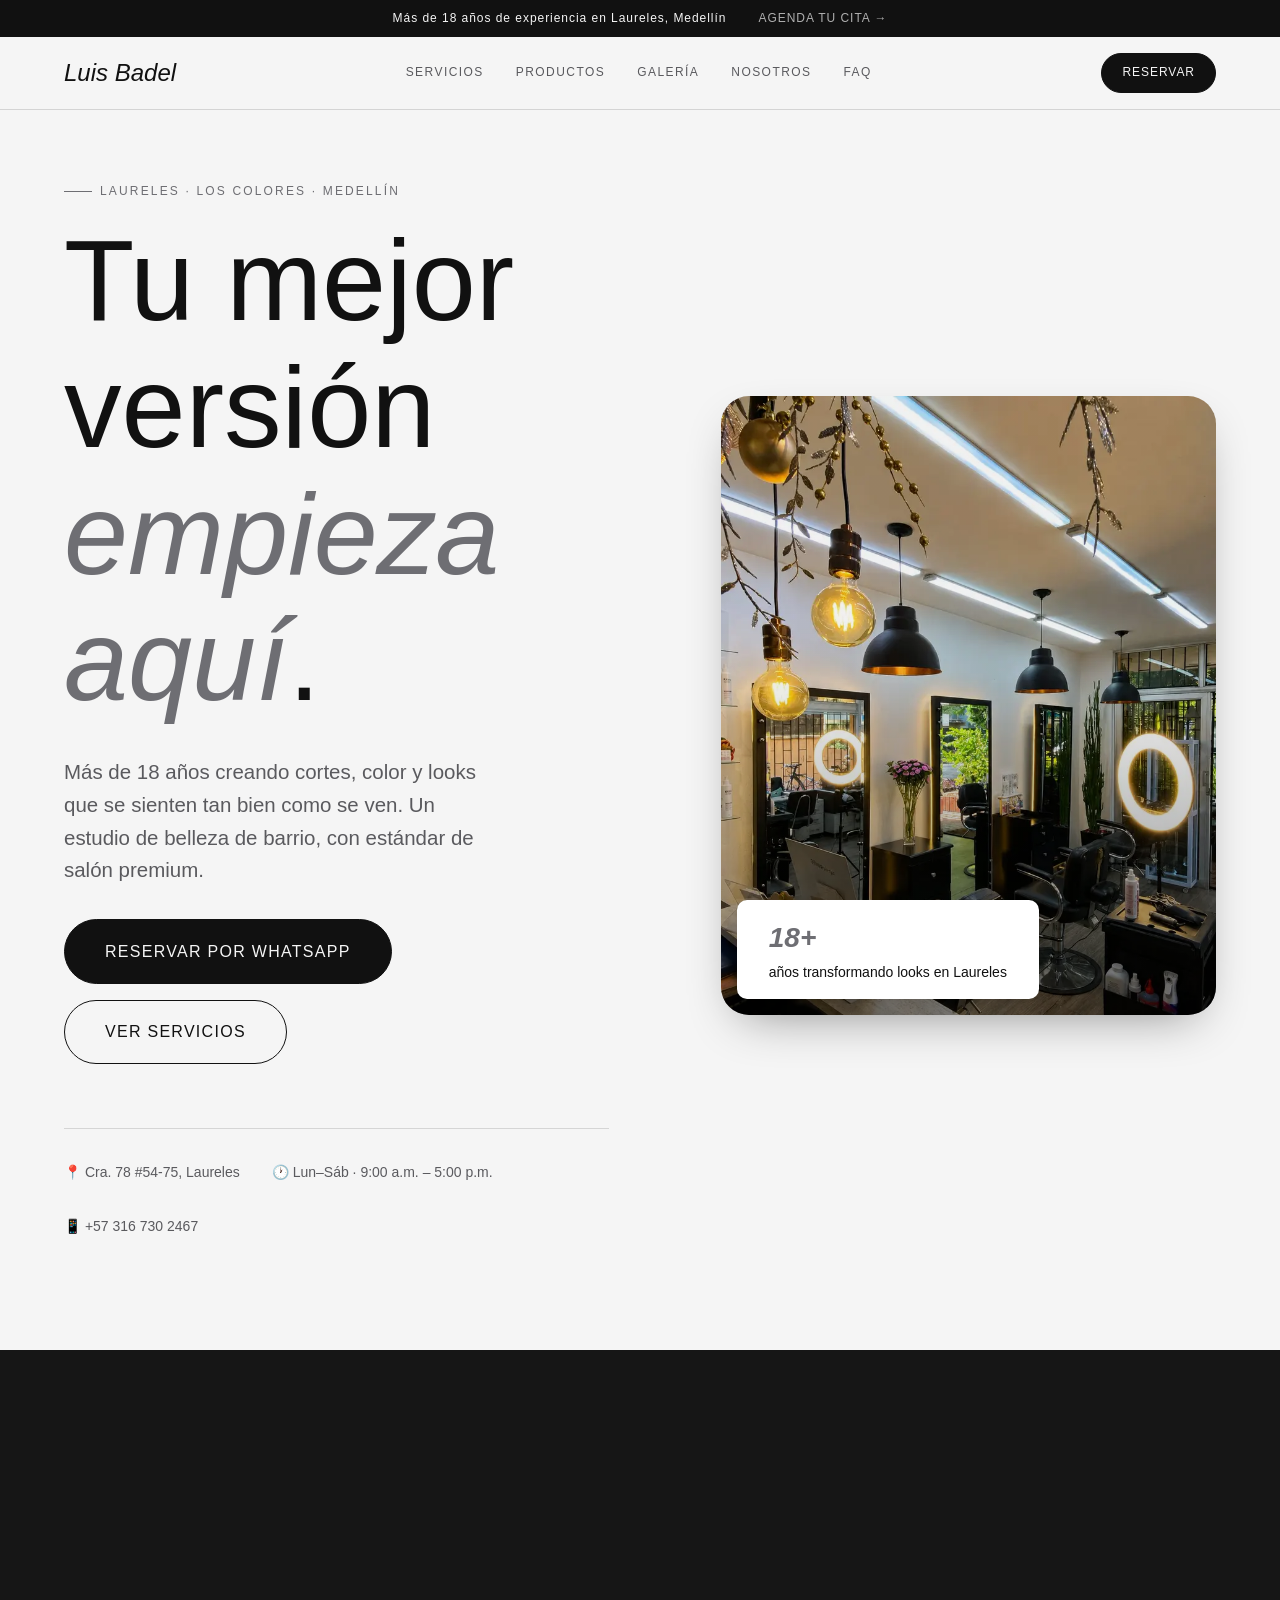
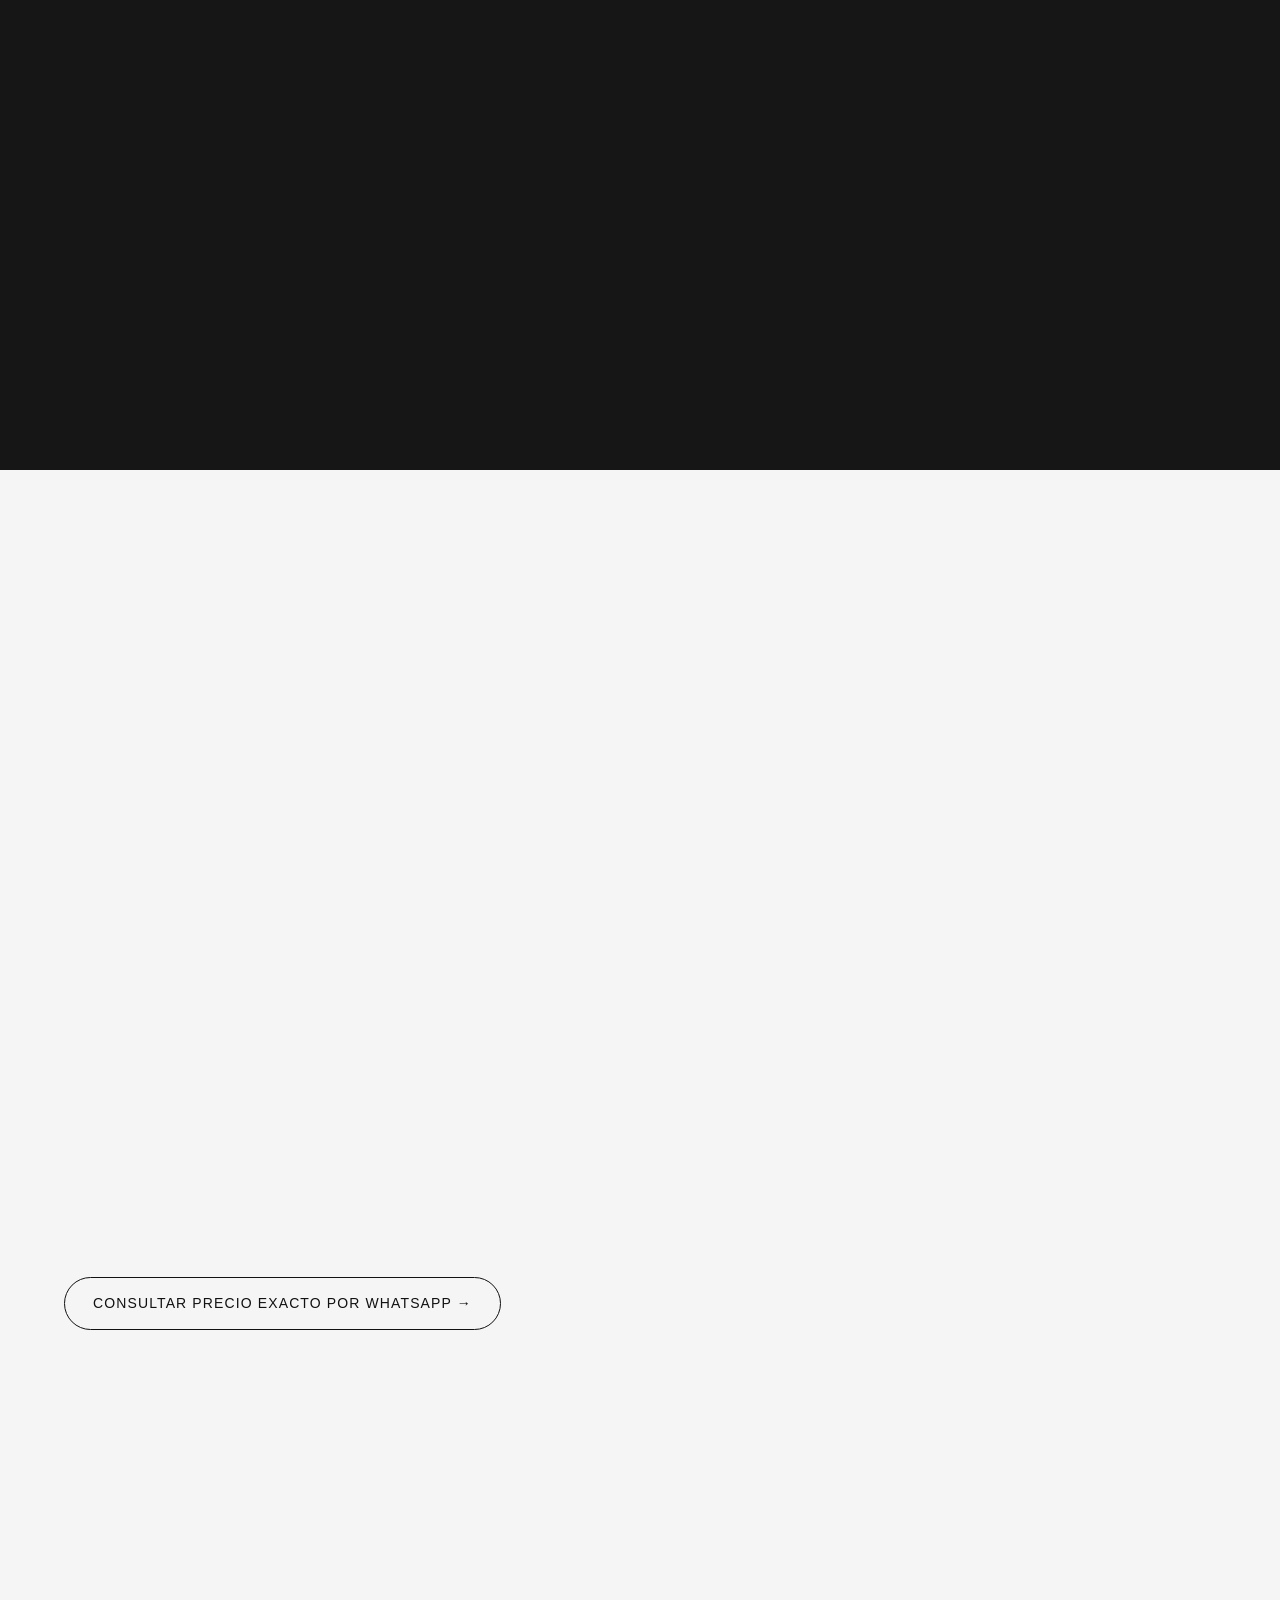
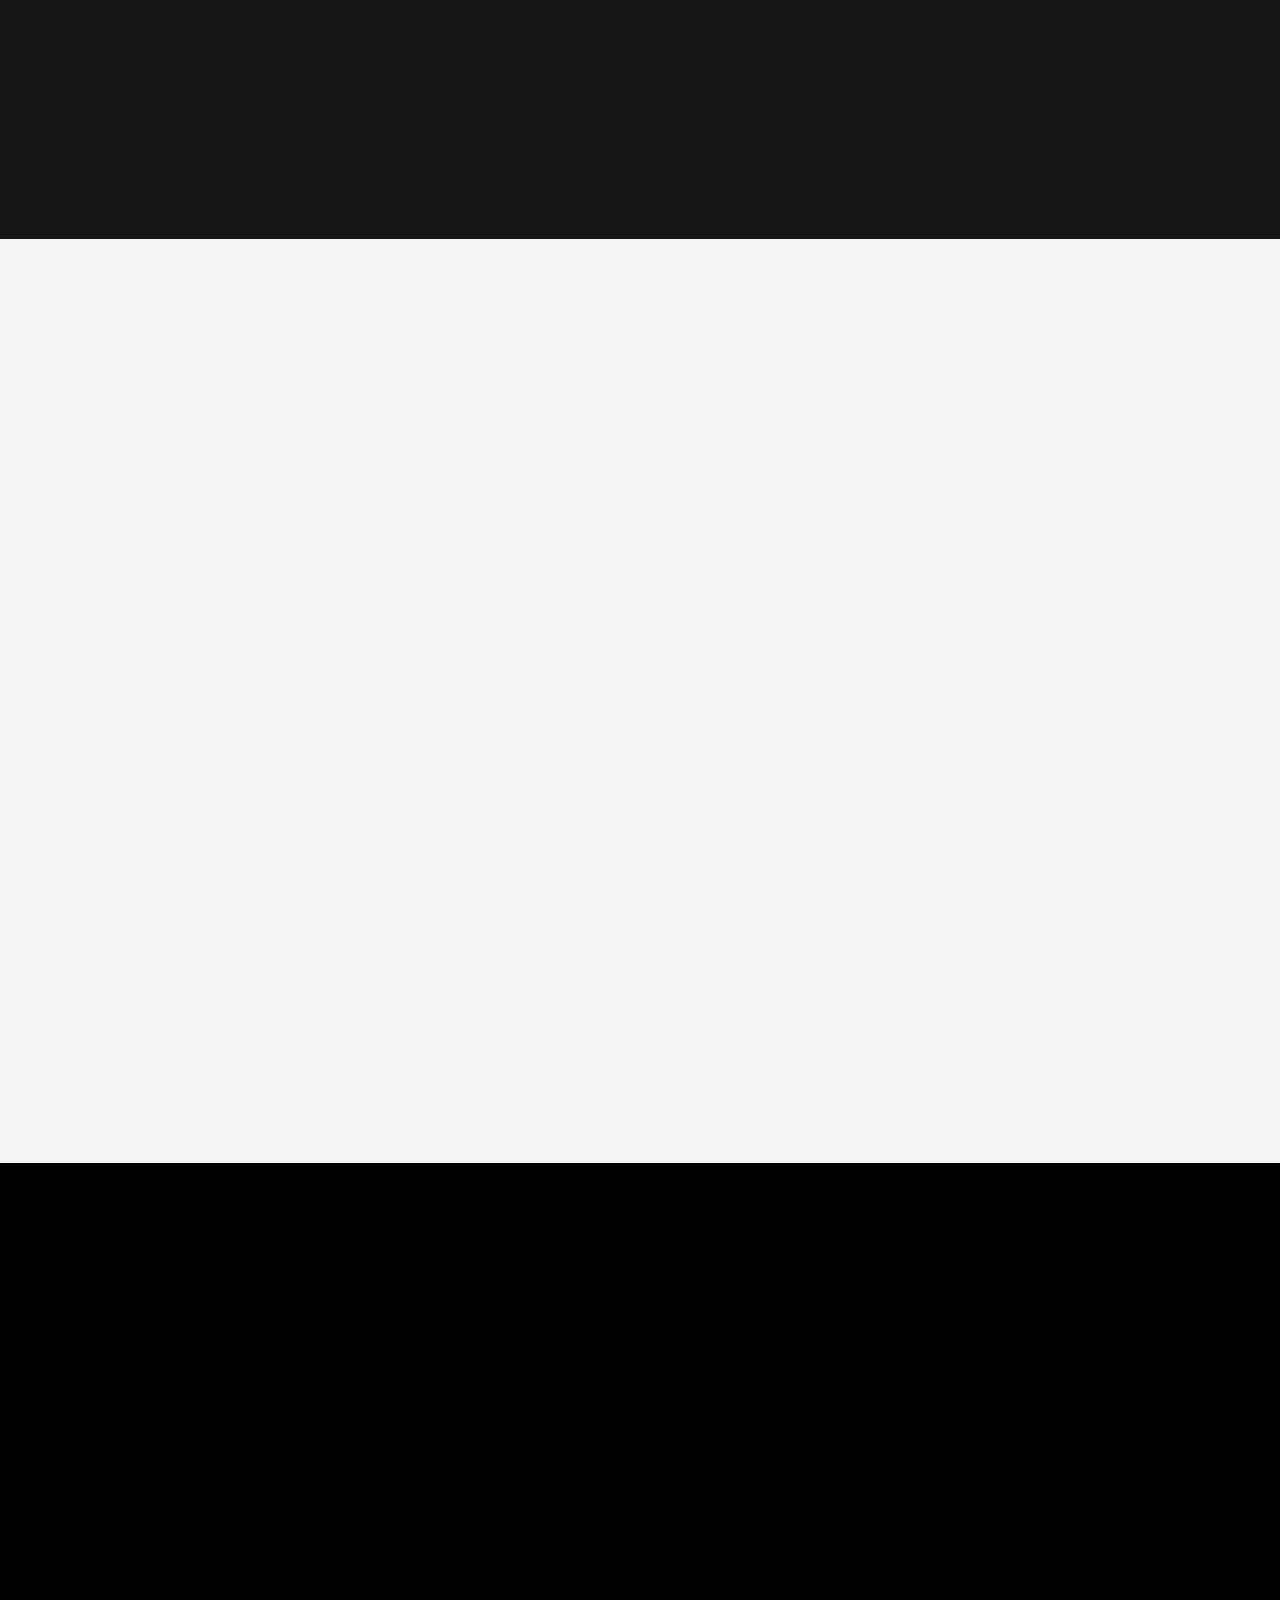
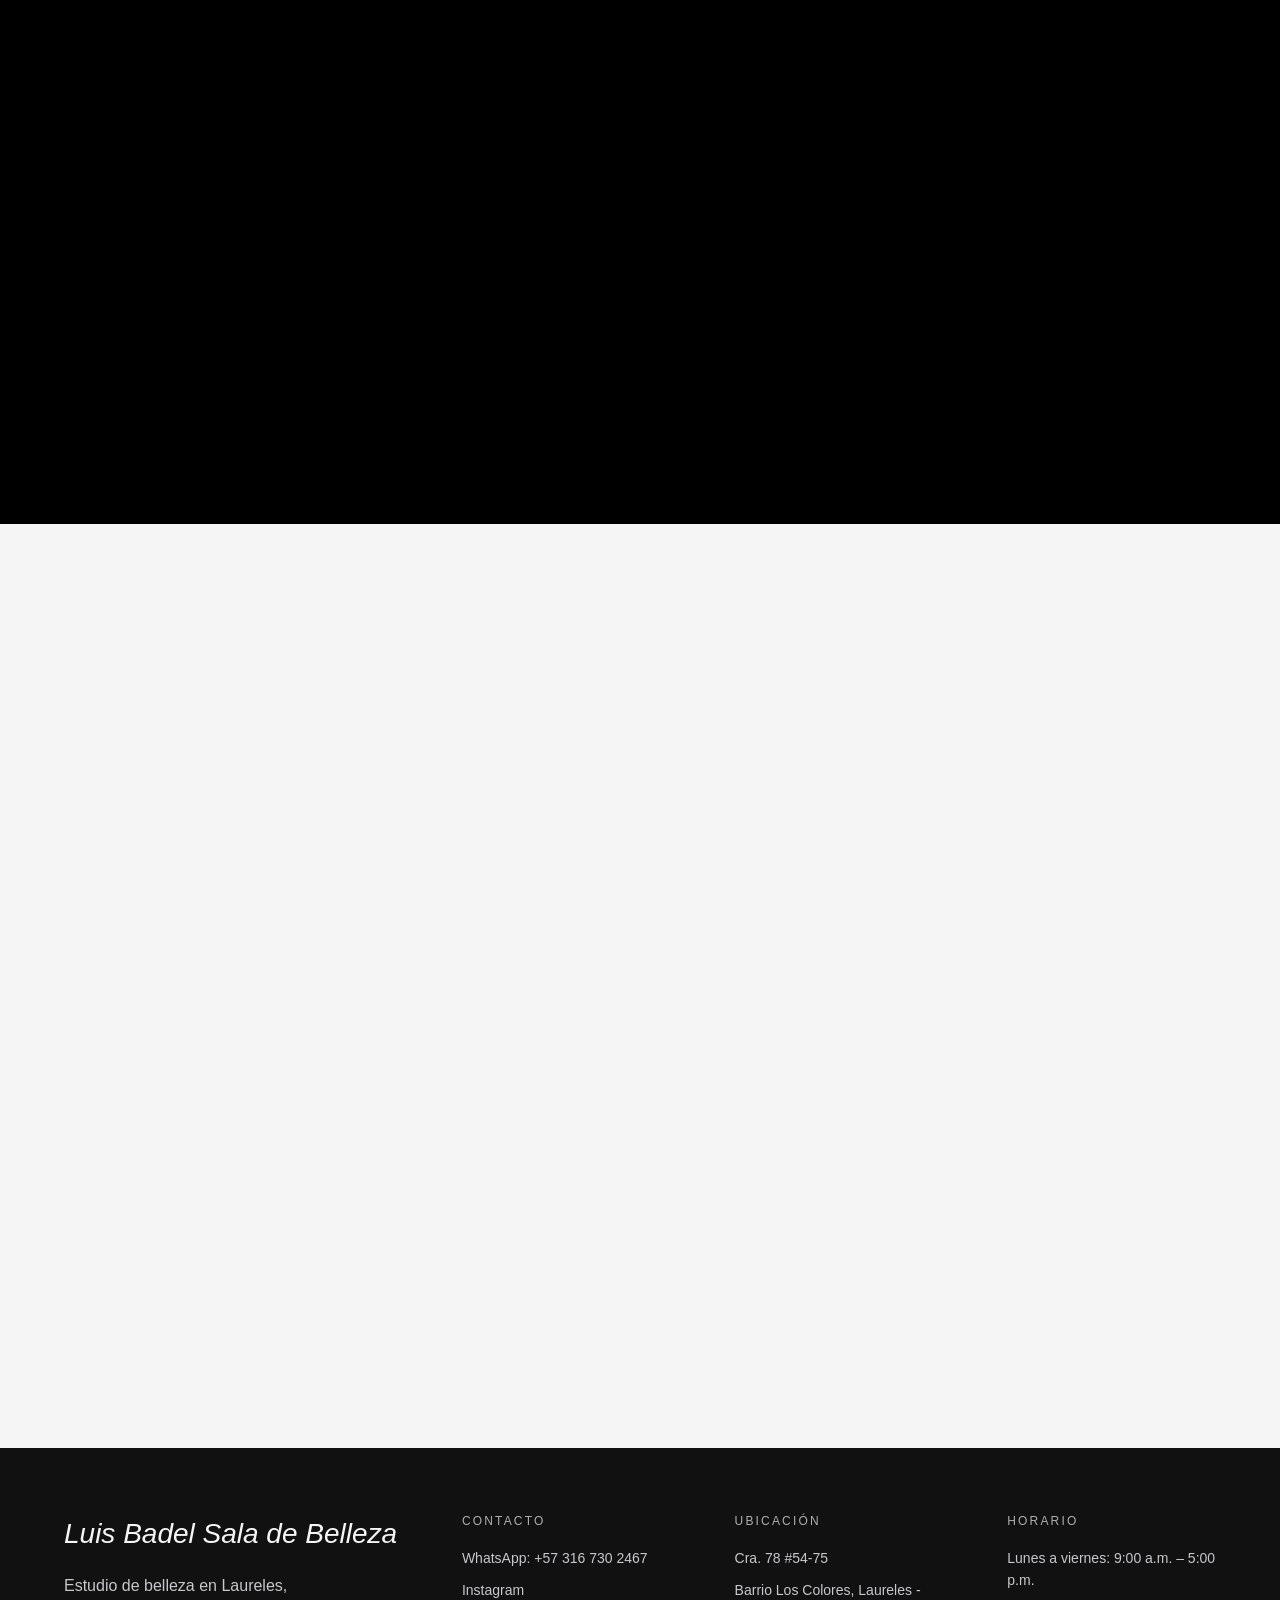
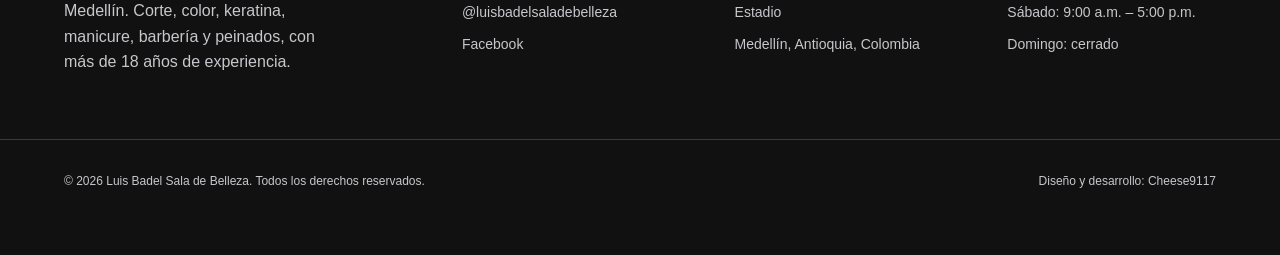
==== commit e9b8b89b: "feat: mega-menu dropdowns, service/product detail pages, new type Take cues from a professional salo" ====
--- a/index.html
+++ b/index.html
@@ -120,7 +120,7 @@
   <link rel="preconnect" href="https://fonts.googleapis.com" />
   <link rel="preconnect" href="https://fonts.gstatic.com" crossorigin />
   <link rel="preload" as="image" href="assets/images/foto-hero-800.webp" fetchpriority="high" />
-  <link rel="stylesheet" href="https://fonts.googleapis.com/css2?family=Fraunces:ital,opsz,wght@0,9..144,300..700;1,9..144,400..600&family=Sora:wght@400;500;600;700&family=Space+Mono:wght@400;700&display=swap" />
+  <link rel="stylesheet" href="https://fonts.googleapis.com/css2?family=Jost:ital,wght@0,300;0,400;0,500;0,600;1,400;1,500&family=Manrope:wght@400;500;600;700&display=swap" />
 
   <link rel="icon" type="image/png" href="assets/images/favicon-logo.png" />
 
@@ -147,11 +147,51 @@
   <header class="site-header" id="site-header">
     <a class="site-header__brand" href="#inicio">Luis Badel</a>
     <nav class="site-nav" aria-label="Navegación principal">
-      <a class="site-nav__link" href="#filosofia" data-section="filosofia">Filosofía</a>
-      <a class="site-nav__link" href="#servicios" data-section="servicios">Servicios</a>
+      <div class="nav-item nav-item--has-menu">
+        <button class="site-nav__link nav-item__trigger" type="button" aria-expanded="false" aria-haspopup="true">Servicios</button>
+        <div class="mega-menu">
+          <div class="mega-menu__col">
+            <p class="mega-menu__title">Nuestros centros</p>
+            <a class="mega-menu__link" href="servicios/color-imagen.html">Color e Imagen Capilar</a>
+            <a class="mega-menu__link" href="servicios/tratamientos.html">Tratamientos &amp; Keratina</a>
+            <a class="mega-menu__link" href="servicios/barberia.html">Barbería</a>
+            <a class="mega-menu__link" href="servicios/manicure.html">Manicure &amp; Pedicure</a>
+            <a class="mega-menu__link" href="servicios/eventos.html">Novias &amp; Eventos</a>
+            <a class="mega-menu__link mega-menu__link--all" href="#servicios">Ver todos los servicios →</a>
+          </div>
+          <a class="mega-menu__feature" href="servicios/color-imagen.html">
+            <picture>
+              <source srcset="assets/images/foto-3-480.webp" type="image/webp" />
+              <img src="assets/images/foto-3-480.jpg" alt="Trabajo de balayage realizado en Luis Badel Sala de Belleza" width="304" height="380" loading="lazy" />
+            </picture>
+            <span class="mega-menu__feature-label">Destacado</span>
+            <span class="mega-menu__feature-title">Color &amp; Balayage de autor</span>
+          </a>
+        </div>
+      </div>
+      <div class="nav-item nav-item--has-menu">
+        <button class="site-nav__link nav-item__trigger" type="button" aria-expanded="false" aria-haspopup="true">Productos</button>
+        <div class="mega-menu">
+          <div class="mega-menu__col">
+            <p class="mega-menu__title">Por necesidad</p>
+            <a class="mega-menu__link" href="productos.html#color">Cuidado del color</a>
+            <a class="mega-menu__link" href="productos.html#hidratacion">Hidratación capilar</a>
+            <a class="mega-menu__link" href="productos.html#reconstruccion">Reconstrucción</a>
+            <a class="mega-menu__link" href="productos.html#styling">Styling y terminación</a>
+            <a class="mega-menu__link mega-menu__link--all" href="productos.html">Ver todo el cuidado en casa →</a>
+          </div>
+          <a class="mega-menu__feature" href="productos.html">
+            <picture>
+              <source srcset="assets/images/foto-5-480.webp" type="image/webp" />
+              <img src="assets/images/foto-5-480.jpg" alt="Productos profesionales usados en Luis Badel Sala de Belleza" width="304" height="380" loading="lazy" />
+            </picture>
+            <span class="mega-menu__feature-label">Recomendado</span>
+            <span class="mega-menu__feature-title">Las líneas que usamos</span>
+          </a>
+        </div>
+      </div>
       <a class="site-nav__link" href="#galeria" data-section="galeria">Galería</a>
-      <a class="site-nav__link" href="#estilista" data-section="estilista">Equipo</a>
-      <a class="site-nav__link" href="#testimonios" data-section="testimonios">Testimonios</a>
+      <a class="site-nav__link" href="#estilista" data-section="estilista">Nosotros</a>
       <a class="site-nav__link" href="#faq" data-section="faq">FAQ</a>
     </nav>
     <div class="site-header__actions">
@@ -172,6 +212,15 @@
     <a class="mobile-menu__link" href="#testimonios"><span>06</span> Testimonios</a>
     <a class="mobile-menu__link" href="#faq"><span>07</span> FAQ</a>
     <a class="mobile-menu__link" href="#reserva"><span>08</span> Reserva</a>
+    <details class="mobile-sub">
+      <summary class="mobile-sub__summary">Páginas de servicios</summary>
+      <a class="mobile-sub__link" href="servicios/color-imagen.html">Color e Imagen Capilar</a>
+      <a class="mobile-sub__link" href="servicios/tratamientos.html">Tratamientos &amp; Keratina</a>
+      <a class="mobile-sub__link" href="servicios/barberia.html">Barbería</a>
+      <a class="mobile-sub__link" href="servicios/manicure.html">Manicure &amp; Pedicure</a>
+      <a class="mobile-sub__link" href="servicios/eventos.html">Novias &amp; Eventos</a>
+      <a class="mobile-sub__link" href="productos.html">Productos para casa</a>
+    </details>
     <div class="mobile-menu__footer">
       <a href="https://wa.me/573167302467" target="_blank" rel="noopener noreferrer">WhatsApp</a>
       <a href="https://www.instagram.com/luisbadelsaladebelleza/" target="_blank" rel="noopener noreferrer">Instagram</a>
--- a/css/variables.css
+++ b/css/variables.css
@@ -1,6 +1,6 @@
 /* =============================================================
    DESIGN TOKENS — Luis Badel · Urbano Premium
-   Sistema editorial monocromo: tipografía Fraunces + Sora,
+   Sistema editorial monocromo: tipografía Jost + Manrope,
    negro absoluto / carbón dominante, blanco tiza de contraste
    y acento plata cepillada / gris cemento.
    ============================================================= */
@@ -27,9 +27,9 @@
   --line-on-dark: rgba(245, 245, 245, 0.18);
 
   /* --- Tipografía --- */
-  --font-display: 'Fraunces', serif;
-  --font-body: 'Sora', sans-serif;
-  --font-mono: 'Space Mono', monospace;
+  --font-display: 'Jost', sans-serif;
+  --font-body: 'Manrope', sans-serif;
+  --font-label: 'Jost', sans-serif;
 
   /* --- Tamaños fluidos --- */
   --size-hero: clamp(2.75rem, 9vw, 7.5rem);
--- a/css/base.css
+++ b/css/base.css
@@ -13,9 +13,9 @@
 
 h1, h2, h3, h4 {
   font-family: var(--font-display);
-  font-weight: 600;
-  line-height: 1.08;
-  letter-spacing: -0.01em;
+  font-weight: 500;
+  line-height: 1.1;
+  letter-spacing: 0;
   color: var(--ink);
 }
 
@@ -23,7 +23,7 @@
   display: inline-flex;
   align-items: center;
   gap: var(--space-xs);
-  font-family: var(--font-mono);
+  font-family: var(--font-label);
   font-size: var(--size-label);
   letter-spacing: 0.18em;
   text-transform: uppercase;
--- a/css/layout.css
+++ b/css/layout.css
@@ -24,7 +24,7 @@
   padding: 0.55rem var(--container-pad);
   background: var(--ink);
   color: var(--cream);
-  font-family: var(--font-mono);
+  font-family: var(--font-label);
   font-size: var(--size-label);
   letter-spacing: 0.08em;
   text-align: center;
@@ -75,7 +75,7 @@
 
   .site-nav__link {
     position: relative;
-    font-family: var(--font-mono);
+    font-family: var(--font-label);
     font-size: var(--size-label);
     letter-spacing: 0.12em;
     text-transform: uppercase;
@@ -123,6 +123,144 @@
   .site-header__cta {
     display: inline-flex;
   }
+
+  /* ── Mega-menú desplegable ── */
+  .nav-item {
+    position: relative;
+    display: flex;
+  }
+
+  .nav-item__trigger::after {
+    content: '▾';
+    margin-left: 0.35rem;
+    font-size: 0.7em;
+    opacity: 0.6;
+  }
+
+  .mega-menu {
+    position: absolute;
+    top: 100%;
+    left: 50%;
+    transform: translateX(-50%) translateY(8px);
+    display: flex;
+    gap: var(--space-md);
+    margin-top: 0.6rem;
+    padding: var(--space-md);
+    background: var(--paper);
+    border: 1px solid var(--line);
+    border-radius: var(--radius-md);
+    box-shadow: var(--shadow-card);
+    opacity: 0;
+    visibility: hidden;
+    transition: opacity var(--duration-fast) var(--ease-editorial),
+                transform var(--duration-fast) var(--ease-editorial),
+                visibility var(--duration-fast) var(--ease-editorial);
+    z-index: var(--z-menu);
+  }
+
+  .mega-menu::before {
+    content: '';
+    position: absolute;
+    top: -0.6rem;
+    left: 0;
+    right: 0;
+    height: 0.6rem;
+  }
+
+  .nav-item--has-menu:hover .mega-menu,
+  .nav-item--has-menu.is-open .mega-menu {
+    opacity: 1;
+    visibility: visible;
+    transform: translateX(-50%) translateY(0);
+  }
+
+  .mega-menu__col {
+    display: flex;
+    flex-direction: column;
+    gap: 0.35rem;
+    min-width: 220px;
+  }
+
+  .mega-menu__title {
+    font-family: var(--font-label);
+    font-size: var(--size-label);
+    letter-spacing: 0.18em;
+    text-transform: uppercase;
+    color: var(--silver);
+    margin-bottom: 0.4rem;
+  }
+
+  .mega-menu__link {
+    font-size: var(--size-small);
+    color: var(--ink-soft);
+    padding: 0.2rem 0;
+    transition: color var(--duration-fast) var(--ease-editorial);
+  }
+
+  .mega-menu__link:hover {
+    color: var(--ink);
+  }
+
+  .mega-menu__link--all {
+    margin-top: 0.4rem;
+    padding-top: 0.6rem;
+    border-top: 1px solid var(--line);
+    color: var(--ink);
+    font-weight: 600;
+  }
+
+  .mega-menu__feature {
+    position: relative;
+    display: block;
+    width: 200px;
+    border-radius: var(--radius-sm);
+    overflow: hidden;
+  }
+
+  .mega-menu__feature img {
+    width: 100%;
+    height: 100%;
+    aspect-ratio: 4 / 5;
+    object-fit: cover;
+    transition: transform var(--duration-slow) var(--ease-editorial);
+  }
+
+  .mega-menu__feature:hover img {
+    transform: scale(1.05);
+  }
+
+  .mega-menu__feature::after {
+    content: '';
+    position: absolute;
+    inset: 0;
+    background: linear-gradient(to top, rgba(0, 0, 0, 0.6), transparent 60%);
+  }
+
+  .mega-menu__feature-label {
+    position: absolute;
+    top: 0.5rem;
+    left: 0.5rem;
+    z-index: 1;
+    font-family: var(--font-label);
+    font-size: var(--size-label);
+    letter-spacing: 0.12em;
+    text-transform: uppercase;
+    color: var(--ink);
+    background: var(--paper);
+    padding: 0.2rem 0.5rem;
+    border-radius: var(--radius-sm);
+  }
+
+  .mega-menu__feature-title {
+    position: absolute;
+    bottom: 0.6rem;
+    left: 0.7rem;
+    right: 0.7rem;
+    z-index: 1;
+    font-family: var(--font-display);
+    font-size: 1.1rem;
+    color: var(--cream);
+  }
 }
 
 /* ── Secciones generales ── */
--- a/css/components.css
+++ b/css/components.css
@@ -7,7 +7,7 @@
   display: inline-flex;
   align-items: center;
   gap: var(--space-xs);
-  font-family: var(--font-mono);
+  font-family: var(--font-label);
   font-size: var(--size-small);
   letter-spacing: 0.08em;
   text-transform: uppercase;
@@ -145,18 +145,52 @@
 }
 
 .mobile-menu__link span {
-  font-family: var(--font-mono);
+  font-family: var(--font-label);
   font-size: var(--size-label);
   font-style: normal;
   color: var(--silver-light);
 }
 
+.mobile-sub {
+  border-top: 1px solid var(--line-on-dark);
+  padding-top: var(--space-sm);
+}
+
+.mobile-sub__summary {
+  font-family: var(--font-label);
+  font-size: var(--size-small);
+  letter-spacing: 0.12em;
+  text-transform: uppercase;
+  color: var(--silver-light);
+  cursor: pointer;
+  list-style: none;
+}
+
+.mobile-sub__summary::-webkit-details-marker {
+  display: none;
+}
+
+.mobile-sub__summary::after {
+  content: ' +';
+}
+
+.mobile-sub[open] .mobile-sub__summary::after {
+  content: ' –';
+}
+
+.mobile-sub__link {
+  display: block;
+  padding: 0.5rem 0 0.5rem var(--space-sm);
+  color: var(--cream);
+  font-size: 1.1rem;
+}
+
 .mobile-menu__footer {
   margin-top: var(--space-lg);
   display: flex;
   flex-wrap: wrap;
   gap: var(--space-sm) var(--space-md);
-  font-family: var(--font-mono);
+  font-family: var(--font-label);
   font-size: var(--size-small);
 }
 
@@ -204,7 +238,7 @@
   color: var(--ink);
   border-radius: var(--radius-md);
   padding: var(--space-sm) var(--space-md);
-  font-family: var(--font-mono);
+  font-family: var(--font-label);
   font-size: var(--size-small);
   box-shadow: var(--shadow-soft);
 }
@@ -241,7 +275,7 @@
   margin-top: var(--space-lg);
   padding-top: var(--space-md);
   border-top: 1px solid var(--line);
-  font-family: var(--font-mono);
+  font-family: var(--font-label);
   font-size: var(--size-small);
   color: var(--ink-soft);
 }
@@ -261,7 +295,7 @@
 
 .stat-card__label {
   margin-top: var(--space-xs);
-  font-family: var(--font-mono);
+  font-family: var(--font-label);
   font-size: var(--size-small);
   letter-spacing: 0.06em;
   opacity: 0.8;
@@ -349,7 +383,7 @@
 }
 
 .service-card__num {
-  font-family: var(--font-mono);
+  font-family: var(--font-label);
   font-size: var(--size-label);
   color: var(--clay);
   letter-spacing: 0.18em;
@@ -368,7 +402,7 @@
 }
 
 .service-card__price {
-  font-family: var(--font-mono);
+  font-family: var(--font-label);
   font-size: var(--size-small);
   display: flex;
   align-items: center;
@@ -416,7 +450,7 @@
   background: rgba(0, 0, 0, 0.6);
   color: var(--cream);
   backdrop-filter: blur(4px);
-  font-family: var(--font-mono);
+  font-family: var(--font-label);
   font-size: var(--size-label);
   letter-spacing: 0.12em;
   padding: 0.3rem 0.6rem;
@@ -441,7 +475,7 @@
 
 .quote-card__author {
   margin-top: var(--space-md);
-  font-family: var(--font-mono);
+  font-family: var(--font-label);
   font-size: var(--size-small);
   color: var(--ink-soft);
   display: flex;
@@ -487,7 +521,7 @@
 
 .hours-table {
   width: 100%;
-  font-family: var(--font-mono);
+  font-family: var(--font-label);
   font-size: var(--size-small);
   border-collapse: collapse;
 }
@@ -549,7 +583,7 @@
 }
 
 .footer-heading {
-  font-family: var(--font-mono);
+  font-family: var(--font-label);
   font-size: var(--size-label);
   letter-spacing: 0.18em;
   text-transform: uppercase;
@@ -573,7 +607,7 @@
   flex-wrap: wrap;
   justify-content: space-between;
   gap: var(--space-sm);
-  font-family: var(--font-mono);
+  font-family: var(--font-label);
   font-size: var(--size-label);
   color: var(--blush);
 }
@@ -629,7 +663,7 @@
 .faq-item__q::after {
   content: '+';
   flex-shrink: 0;
-  font-family: var(--font-mono);
+  font-family: var(--font-label);
   font-style: normal;
   font-size: 1.5rem;
   color: var(--clay);
@@ -644,6 +678,95 @@
   padding-bottom: var(--space-md);
   max-width: 60ch;
   color: var(--ink-soft);
+}
+
+/* ── Página de detalle (servicios / productos) ── */
+.detail-hero {
+  position: relative;
+  display: flex;
+  align-items: flex-end;
+  min-height: clamp(340px, 56vh, 560px);
+  overflow: hidden;
+}
+
+.detail-hero__img {
+  position: absolute;
+  inset: 0;
+  width: 100%;
+  height: 100%;
+  object-fit: cover;
+}
+
+.detail-hero::after {
+  content: '';
+  position: absolute;
+  inset: 0;
+  background: linear-gradient(to top, rgba(0, 0, 0, 0.75), rgba(0, 0, 0, 0.25));
+}
+
+.detail-hero__inner {
+  position: relative;
+  z-index: 1;
+  padding-block: var(--space-lg);
+  color: var(--cream);
+}
+
+.detail-hero__eyebrow {
+  font-family: var(--font-label);
+  font-size: var(--size-label);
+  letter-spacing: 0.28em;
+  text-transform: uppercase;
+  color: var(--silver-light);
+}
+
+.detail-hero__title {
+  margin-top: var(--space-sm);
+  font-size: var(--size-h2);
+  text-transform: uppercase;
+  letter-spacing: 0.03em;
+  color: var(--cream);
+}
+
+.detail-intro {
+  max-width: 62ch;
+  margin-inline: auto;
+  text-align: center;
+}
+
+.detail-intro .lead {
+  max-width: none;
+}
+
+.service-grid {
+  display: grid;
+  grid-template-columns: 1fr;
+  gap: var(--space-md);
+  margin-top: var(--space-lg);
+}
+
+@media (min-width: 600px) {
+  .service-grid {
+    grid-template-columns: repeat(2, 1fr);
+  }
+}
+
+@media (min-width: 1000px) {
+  .service-grid {
+    grid-template-columns: repeat(3, 1fr);
+  }
+}
+
+.service-grid .service-card {
+  flex: initial;
+}
+
+.detail-cta {
+  text-align: center;
+}
+
+.detail-cta .lead {
+  max-width: 52ch;
+  margin-inline: auto;
 }
 
 /* ── Back to top ── */
